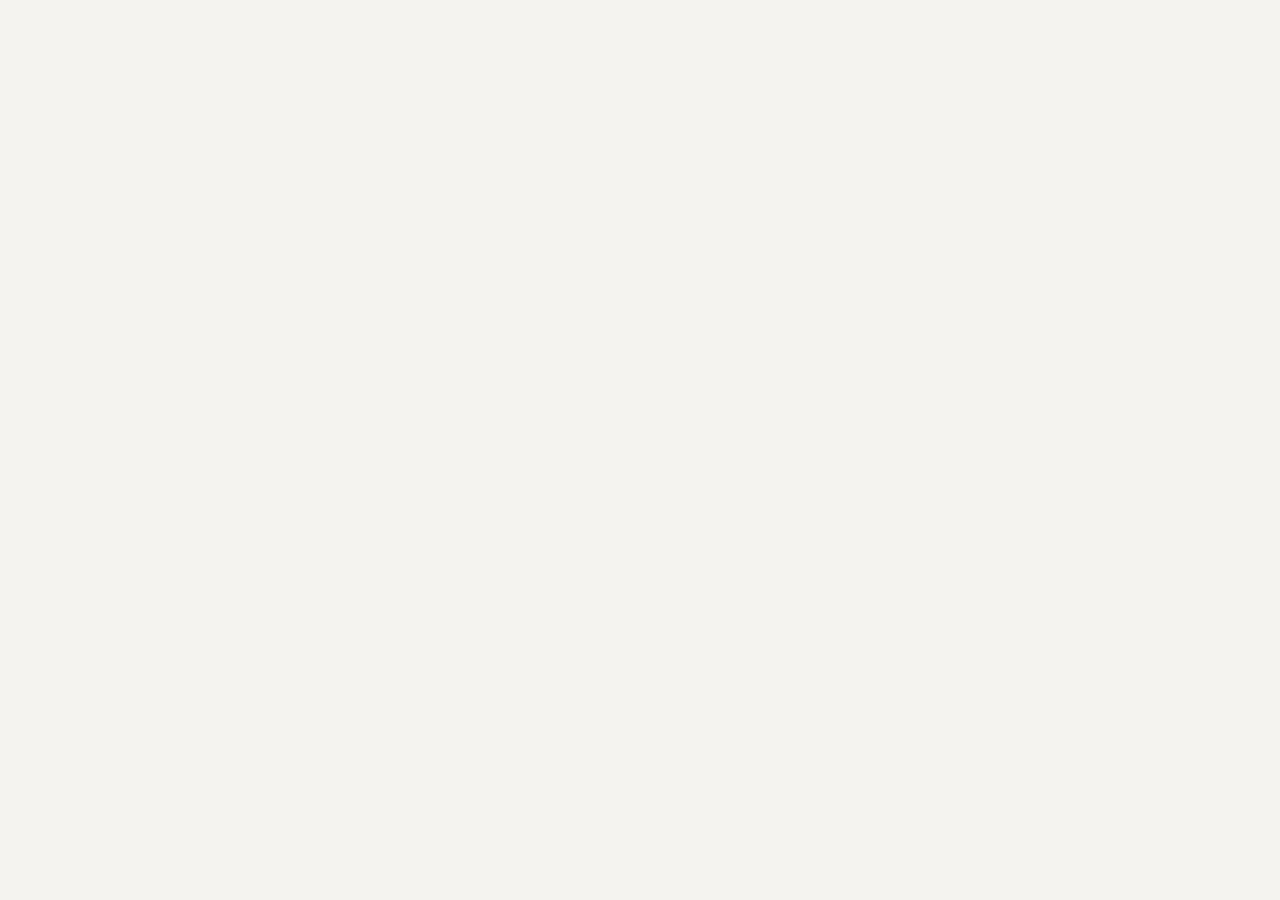
==== frontend/index.html @ c4c694cf "feat N: css files updated" ====
<!DOCTYPE html>
<html lang="en" data-theme="light">
<head>
  <meta charset="UTF-8" />
  <meta name="viewport" content="width=device-width, initial-scale=1.0" />
  <meta name="description" content="Bikers Portal — Rent, buy, plan trips and connect with fellow riders." />
  <title>Bikers Portal</title>

  <!-- Fonts -->
  <link rel="preconnect" href="https://fonts.googleapis.com" />
  <link rel="preconnect" href="https://fonts.gstatic.com" crossorigin />
  <link href="https://fonts.googleapis.com/css2?family=Barlow:ital,wght@0,400;0,500;0,600;0,700;1,400&family=Barlow+Condensed:wght@600;700&family=Inter:wght@300..700&display=swap" rel="stylesheet" />

  <!-- Icons (Lucide) -->
  <script src="https://unpkg.com/lucide@latest/dist/umd/lucide.min.js" defer></script>

  <!-- Stylesheets -->
  <link rel="stylesheet" href="./assets/css/base.css" />
  <link rel="stylesheet" href="./assets/css/layout.css" />
  <link rel="stylesheet" href="./assets/css/components.css" />

  <style>
    /* ── Inline page-transition fade ── */
    #page-content { transition: opacity 0.18s ease; }
    #page-content.fading { opacity: 0; }

    /* ── Auth shell hidden by default until JS decides ── */
    #auth-shell  { display: none; }
    #app-shell   { display: none; }

    /* ── Splash screen ── */
    #splash {
      position: fixed; inset: 0; z-index: 9999;
      background: var(--color-bg);
      display: flex; flex-direction: column;
      align-items: center; justify-content: center;
      gap: var(--space-4);
      transition: opacity 0.4s ease;
    }
    #splash.hidden { opacity: 0; pointer-events: none; }
    .splash-logo { display: flex; align-items: center; gap: var(--space-3); }
    .splash-logo__text {
      font-family: var(--font-display);
      font-size: var(--text-xl);
      font-weight: 700;
      color: var(--color-text);
    }
    .splash-spinner {
      width: 28px; height: 28px;
      border: 3px solid var(--color-surface-dynamic);
      border-top-color: var(--color-primary);
      border-radius: 9999px;
      animation: spin 0.8s linear infinite;
    }
    @keyframes spin { to { transform: rotate(360deg); } }
  </style>
</head>

<body>
  <!-- Skip link -->
  <a class="skip-link" href="#page-content">Skip to main content</a>

  <!-- ── Splash ──────────────────────────────────────────── -->
  <div id="splash" role="status" aria-label="Loading Bikers Portal">
    <div class="splash-logo">
      <!-- SVG Logo -->
      <svg aria-label="Bikers Portal logo" width="36" height="36" viewBox="0 0 36 36" fill="none" xmlns="http://www.w3.org/2000/svg">
        <circle cx="18" cy="18" r="17" stroke="var(--color-primary)" stroke-width="2"/>
        <circle cx="10" cy="23" r="4.5" stroke="var(--color-primary)" stroke-width="2"/>
        <circle cx="26" cy="23" r="4.5" stroke="var(--color-primary)" stroke-width="2"/>
        <path d="M14 23 L18 12 L22 16 L26 23" stroke="var(--color-primary)" stroke-width="2" stroke-linejoin="round" stroke-linecap="round" fill="none"/>
        <path d="M10 23 L18 12" stroke="var(--color-text-faint)" stroke-width="1.5" stroke-linecap="round" fill="none"/>
        <circle cx="18" cy="11" r="2" fill="var(--color-primary)"/>
      </svg>
      <span class="splash-logo__text">BikePortal</span>
    </div>
    <div class="splash-spinner"></div>
  </div>

  <!-- ════════════════════════════════════════════════════════
       AUTH SHELL  (#auth)
  ═══════════════════════════════════════════════════════════ -->
  <div id="auth-shell" role="main">
    <!-- Left: form panel -->
    <div class="auth-panel">
      <div class="auth-card">
        <!-- Logo -->
        <div class="auth-logo">
          <svg aria-label="BikePortal" width="32" height="32" viewBox="0 0 36 36" fill="none">
            <circle cx="18" cy="18" r="17" stroke="var(--color-primary)" stroke-width="2"/>
            <circle cx="10" cy="23" r="4.5" stroke="var(--color-primary)" stroke-width="2"/>
            <circle cx="26" cy="23" r="4.5" stroke="var(--color-primary)" stroke-width="2"/>
            <path d="M14 23 L18 12 L22 16 L26 23" stroke="var(--color-primary)" stroke-width="2" stroke-linejoin="round" stroke-linecap="round" fill="none"/>
            <circle cx="18" cy="11" r="2" fill="var(--color-primary)"/>
          </svg>
          <span style="font-family:var(--font-display);font-size:var(--text-lg);font-weight:700;">BikePortal</span>
        </div>

        <!-- Login Form -->
        <div id="auth-login-view">
          <p class="auth-headline">Welcome back, rider.</p>
          <p class="auth-subtext" style="margin-top:var(--space-1)">Sign in to your account to continue.</p>

          <form id="login-form" class="auth-form" style="margin-top:var(--space-5);" novalidate>
            <div id="login-alert" class="alert alert-error" style="display:none;" role="alert">
              <svg xmlns="http://www.w3.org/2000/svg" width="18" height="18" viewBox="0 0 24 24" fill="none" stroke="currentColor" stroke-width="2"><circle cx="12" cy="12" r="10"/><line x1="12" y1="8" x2="12" y2="12"/><line x1="12" y1="16" x2="12.01" y2="16"/></svg>
              <span id="login-alert-msg">Invalid credentials.</span>
            </div>

            <div class="form-group">
              <label class="form-label required" for="login-email">Email</label>
              <div class="input-group">
                <span class="input-icon"><svg xmlns="http://www.w3.org/2000/svg" width="16" height="16" viewBox="0 0 24 24" fill="none" stroke="currentColor" stroke-width="2"><path d="M4 4h16c1.1 0 2 .9 2 2v12c0 1.1-.9 2-2 2H4c-1.1 0-2-.9-2-2V6c0-1.1.9-2 2-2z"/><polyline points="22,6 12,13 2,6"/></svg></span>
                <input type="email" id="login-email" class="form-control" placeholder="you@example.com" autocomplete="email" required />
              </div>
            </div>

            <div class="form-group">
              <label class="form-label required" for="login-password">Password</label>
              <div class="input-group">
                <span class="input-icon"><svg xmlns="http://www.w3.org/2000/svg" width="16" height="16" viewBox="0 0 24 24" fill="none" stroke="currentColor" stroke-width="2"><rect x="3" y="11" width="18" height="11" rx="2" ry="2"/><path d="M7 11V7a5 5 0 0 1 10 0v4"/></svg></span>
                <input type="password" id="login-password" class="form-control" placeholder="••••••••" autocomplete="current-password" required />
              </div>
            </div>

            <button type="submit" id="login-btn" class="btn btn-primary w-full" style="margin-top:var(--space-2);">Sign In</button>
          </form>

          <div class="divider-text" style="margin:var(--space-5) 0;">or</div>

          <p class="auth-footer">
            Don't have an account?
            <a href="#" id="go-register">Create one</a>
          </p>
        </div>

        <!-- Register Form -->
        <div id="auth-register-view" style="display:none;">
          <p class="auth-headline">Join the ride.</p>
          <p class="auth-subtext" style="margin-top:var(--space-1)">Create your BikePortal account.</p>

          <form id="register-form" class="auth-form" style="margin-top:var(--space-5);" novalidate>
            <div id="register-alert" class="alert alert-error" style="display:none;" role="alert">
              <svg xmlns="http://www.w3.org/2000/svg" width="18" height="18" viewBox="0 0 24 24" fill="none" stroke="currentColor" stroke-width="2"><circle cx="12" cy="12" r="10"/><line x1="12" y1="8" x2="12" y2="12"/><line x1="12" y1="16" x2="12.01" y2="16"/></svg>
              <span id="register-alert-msg">Something went wrong.</span>
            </div>

            <div class="form-group">
              <label class="form-label required" for="reg-name">Full Name</label>
              <input type="text" id="reg-name" class="form-control" placeholder="Arjun Mehta" autocomplete="name" required />
            </div>

            <div class="form-group">
              <label class="form-label required" for="reg-email">Email</label>
              <div class="input-group">
                <span class="input-icon"><svg xmlns="http://www.w3.org/2000/svg" width="16" height="16" viewBox="0 0 24 24" fill="none" stroke="currentColor" stroke-width="2"><path d="M4 4h16c1.1 0 2 .9 2 2v12c0 1.1-.9 2-2 2H4c-1.1 0-2-.9-2-2V6c0-1.1.9-2 2-2z"/><polyline points="22,6 12,13 2,6"/></svg></span>
                <input type="email" id="reg-email" class="form-control" placeholder="you@example.com" autocomplete="email" required />
              </div>
            </div>

            <div class="form-group">
              <label class="form-label required" for="reg-password">Password</label>
              <div class="input-group">
                <span class="input-icon"><svg xmlns="http://www.w3.org/2000/svg" width="16" height="16" viewBox="0 0 24 24" fill="none" stroke="currentColor" stroke-width="2"><rect x="3" y="11" width="18" height="11" rx="2" ry="2"/><path d="M7 11V7a5 5 0 0 1 10 0v4"/></svg></span>
                <input type="password" id="reg-password" class="form-control" placeholder="Min. 8 characters" autocomplete="new-password" required minlength="8" />
              </div>
              <span class="form-hint">At least 8 characters.</span>
            </div>

            <button type="submit" id="register-btn" class="btn btn-primary w-full" style="margin-top:var(--space-2);">Create Account</button>
          </form>

          <p class="auth-footer" style="margin-top:var(--space-5);">
            Already have an account?
            <a href="#" id="go-login">Sign in</a>
          </p>
        </div>
      </div>
    </div>

    <!-- Right: hero panel -->
    <div class="auth-hero" aria-hidden="true">
      <div class="auth-hero__bg"></div>
      <div class="auth-hero__content">
        <svg width="56" height="56" viewBox="0 0 36 36" fill="none" style="color:var(--color-primary)">
          <circle cx="18" cy="18" r="17" stroke="currentColor" stroke-width="2"/>
          <circle cx="10" cy="23" r="4.5" stroke="currentColor" stroke-width="2"/>
          <circle cx="26" cy="23" r="4.5" stroke="currentColor" stroke-width="2"/>
          <path d="M14 23 L18 12 L22 16 L26 23" stroke="currentColor" stroke-width="2" stroke-linejoin="round" stroke-linecap="round" fill="none"/>
          <circle cx="18" cy="11" r="2" fill="currentColor"/>
        </svg>
        <p class="auth-hero__tagline">Rent. Buy. Ride.<br/>Track every journey.</p>
        <p class="auth-hero__sub">AI-powered bike recommendations, real-time trip planning, and a community of riders — all in one place.</p>
        <div class="flex gap-3" style="flex-wrap:wrap;">
          <span class="badge badge-primary with-dot">10K+ Bikes Listed</span>
          <span class="badge badge-neutral with-dot">AI Recommendations</span>
          <span class="badge badge-neutral with-dot">Trip Planner</span>
        </div>
      </div>
    </div>
  </div><!-- /#auth-shell -->


  <!-- ════════════════════════════════════════════════════════
       APP SHELL (Authenticated)
  ═══════════════════════════════════════════════════════════ -->
  <div id="app-shell">

    <!-- ── Sidebar ───────────────────────────────────────── -->
    <aside id="sidebar" role="navigation" aria-label="Main navigation">
      <button class="sidebar-toggle" id="sidebar-toggle" aria-label="Collapse sidebar" title="Collapse sidebar">
        <svg xmlns="http://www.w3.org/2000/svg" width="14" height="14" viewBox="0 0 24 24" fill="none" stroke="currentColor" stroke-width="2"><polyline points="15 18 9 12 15 6"/></svg>
      </button>

      <!-- Logo -->
      <div class="sidebar-logo">
        <span class="sidebar-logo__mark">
          <svg width="28" height="28" viewBox="0 0 36 36" fill="none">
            <circle cx="18" cy="18" r="17" stroke="var(--color-primary)" stroke-width="2"/>
            <circle cx="10" cy="23" r="4.5" stroke="var(--color-primary)" stroke-width="2"/>
            <circle cx="26" cy="23" r="4.5" stroke="var(--color-primary)" stroke-width="2"/>
            <path d="M14 23 L18 12 L22 16 L26 23" stroke="var(--color-primary)" stroke-width="2" stroke-linejoin="round" stroke-linecap="round" fill="none"/>
            <circle cx="18" cy="11" r="2" fill="var(--color-primary)"/>
          </svg>
        </span>
        <span class="sidebar-logo__text">BikePortal</span>
      </div>

      <!-- Nav -->
      <nav class="sidebar-nav" aria-label="Primary">
        <!-- Main -->
        <div>
          <div class="nav-section-label">Main</div>
          <a href="#feed" class="nav-item active" data-route="feed" aria-current="page">
            <span class="nav-item__icon"><svg xmlns="http://www.w3.org/2000/svg" width="20" height="20" viewBox="0 0 24 24" fill="none" stroke="currentColor" stroke-width="2"><path d="M3 9l9-7 9 7v11a2 2 0 0 1-2 2H5a2 2 0 0 1-2-2z"/><polyline points="9 22 9 12 15 12 15 22"/></svg></span>
            <span class="nav-item__label">Feed</span>
          </a>
          <a href="#bikes" class="nav-item" data-route="bikes">
            <span class="nav-item__icon"><svg xmlns="http://www.w3.org/2000/svg" width="20" height="20" viewBox="0 0 24 24" fill="none" stroke="currentColor" stroke-width="2"><circle cx="5" cy="17" r="3"/><circle cx="19" cy="17" r="3"/><path d="M12 17V7l-2 2"/><path d="M8 12l4-4 4 4"/></svg></span>
            <span class="nav-item__label">Bikes</span>
          </a>
          <a href="#recommend" class="nav-item" data-route="recommend">
            <span class="nav-item__icon"><svg xmlns="http://www.w3.org/2000/svg" width="20" height="20" viewBox="0 0 24 24" fill="none" stroke="currentColor" stroke-width="2"><circle cx="12" cy="12" r="3"/><path d="M12 1v4M12 19v4M4.22 4.22l2.83 2.83M16.95 16.95l2.83 2.83M1 12h4M19 12h4M4.22 19.78l2.83-2.83M16.95 7.05l2.83-2.83"/></svg></span>
            <span class="nav-item__label">AI Picks</span>
            <span class="nav-item__badge">New</span>
          </a>
          <a href="#trips" class="nav-item" data-route="trips">
            <span class="nav-item__icon"><svg xmlns="http://www.w3.org/2000/svg" width="20" height="20" viewBox="0 0 24 24" fill="none" stroke="currentColor" stroke-width="2"><polygon points="3 11 22 2 13 21 11 13 3 11"/></svg></span>
            <span class="nav-item__label">Trips</span>
          </a>
        </div>

        <!-- Account -->
        <div>
          <div class="nav-section-label">Account</div>
          <a href="#profile" class="nav-item" data-route="profile">
            <span class="nav-item__icon"><svg xmlns="http://www.w3.org/2000/svg" width="20" height="20" viewBox="0 0 24 24" fill="none" stroke="currentColor" stroke-width="2"><path d="M20 21v-2a4 4 0 0 0-4-4H8a4 4 0 0 0-4 4v2"/><circle cx="12" cy="7" r="4"/></svg></span>
            <span class="nav-item__label">Profile</span>
          </a>
        </div>
      </nav>

      <!-- Sidebar footer: user info -->
      <div class="sidebar-footer">
        <div class="nav-item" id="sidebar-user" style="cursor:default;">
          <span class="nav-item__icon">
            <div class="avatar avatar-sm" id="sidebar-avatar" style="background:var(--color-primary-highlight);color:var(--color-primary);">R</div>
          </span>
          <div class="nav-item__label" style="display:flex;flex-direction:column;gap:2px;overflow:hidden;">
            <span id="sidebar-user-name" class="truncate" style="font-size:var(--text-sm);font-weight:600;color:var(--color-text);">Rider</span>
            <span id="sidebar-user-email" class="truncate" style="font-size:var(--text-xs);color:var(--color-text-muted);">rider@email.com</span>
          </div>
        </div>

        <button id="logout-btn" class="nav-item" style="margin-top:var(--space-1);color:var(--color-text-muted);">
          <span class="nav-item__icon"><svg xmlns="http://www.w3.org/2000/svg" width="20" height="20" viewBox="0 0 24 24" fill="none" stroke="currentColor" stroke-width="2"><path d="M9 21H5a2 2 0 0 1-2-2V5a2 2 0 0 1 2-2h4"/><polyline points="16 17 21 12 16 7"/><line x1="21" y1="12" x2="9" y2="12"/></svg></span>
          <span class="nav-item__label">Log Out</span>
        </button>
      </div>
    </aside>

    <!-- Sidebar overlay (mobile) -->
    <div class="sidebar-overlay" id="sidebar-overlay" aria-hidden="true"></div>

    <!-- ── Main area ─────────────────────────────────────── -->
    <div class="app-main">

      <!-- Topbar -->
      <header id="topbar" role="banner">
        <div class="topbar-left">
          <!-- Mobile menu toggle -->
          <button class="menu-toggle" id="menu-toggle" aria-label="Open menu" aria-expanded="false" aria-controls="sidebar">
            <svg xmlns="http://www.w3.org/2000/svg" width="20" height="20" viewBox="0 0 24 24" fill="none" stroke="currentColor" stroke-width="2"><line x1="3" y1="12" x2="21" y2="12"/><line x1="3" y1="6" x2="21" y2="6"/><line x1="3" y1="18" x2="21" y2="18"/></svg>
          </button>

          <!-- Breadcrumb -->
          <nav class="breadcrumb" aria-label="Breadcrumb">
            <span class="breadcrumb__current" id="topbar-page-title">Feed</span>
          </nav>
        </div>

        <div class="topbar-right">
          <!-- Search -->
          <div class="search-bar input-group" style="display:none;" id="topbar-search-wrap">
            <span class="input-icon"><svg xmlns="http://www.w3.org/2000/svg" width="16" height="16" viewBox="0 0 24 24" fill="none" stroke="currentColor" stroke-width="2"><circle cx="11" cy="11" r="8"/><line x1="21" y1="21" x2="16.65" y2="16.65"/></svg></span>
            <input type="search" class="form-control" id="topbar-search" placeholder="Search…" aria-label="Search" style="border-radius:var(--radius-full);padding-left:var(--space-10);min-height:38px;" />
          </div>

          <!-- Notifications -->
          <button class="notif-btn" id="notif-btn" aria-label="Notifications">
            <svg xmlns="http://www.w3.org/2000/svg" width="18" height="18" viewBox="0 0 24 24" fill="none" stroke="currentColor" stroke-width="2"><path d="M18 8A6 6 0 0 0 6 8c0 7-3 9-3 9h18s-3-2-3-9"/><path d="M13.73 21a2 2 0 0 1-3.46 0"/></svg>
            <span class="notif-dot" id="notif-dot"></span>
          </button>

          <!-- Dark mode toggle -->
          <button class="theme-toggle" id="theme-toggle" data-theme-toggle aria-label="Switch to dark mode">
            <svg xmlns="http://www.w3.org/2000/svg" width="18" height="18" viewBox="0 0 24 24" fill="none" stroke="currentColor" stroke-width="2"><path d="M21 12.79A9 9 0 1 1 11.21 3 7 7 0 0 0 21 12.79z"/></svg>
          </button>

          <!-- User dropdown -->
          <div class="dropdown" id="user-dropdown">
            <button class="btn btn-ghost btn-icon" id="user-menu-btn" aria-haspopup="true" aria-expanded="false" aria-label="User menu" style="min-height:40px;width:40px;">
              <div class="avatar avatar-sm" id="topbar-avatar" style="background:var(--color-primary-highlight);color:var(--color-primary);">R</div>
            </button>
            <div class="dropdown-menu" id="user-menu" role="menu">
              <div style="padding:var(--space-2) var(--space-4) var(--space-3);">
                <div style="font-size:var(--text-sm);font-weight:600;color:var(--color-text);" id="dropdown-name">Rider</div>
                <div style="font-size:var(--text-xs);color:var(--color-text-muted);" id="dropdown-email">rider@email.com</div>
              </div>
              <div class="dropdown-divider"></div>
              <a href="#profile" class="dropdown-item" role="menuitem">
                <svg xmlns="http://www.w3.org/2000/svg" width="16" height="16" viewBox="0 0 24 24" fill="none" stroke="currentColor" stroke-width="2"><path d="M20 21v-2a4 4 0 0 0-4-4H8a4 4 0 0 0-4 4v2"/><circle cx="12" cy="7" r="4"/></svg>
                Profile
              </a>
              <div class="dropdown-divider"></div>
              <button class="dropdown-item danger" id="dropdown-logout" role="menuitem">
                <svg xmlns="http://www.w3.org/2000/svg" width="16" height="16" viewBox="0 0 24 24" fill="none" stroke="currentColor" stroke-width="2"><path d="M9 21H5a2 2 0 0 1-2-2V5a2 2 0 0 1 2-2h4"/><polyline points="16 17 21 12 16 7"/><line x1="21" y1="12" x2="9" y2="12"/></svg>
                Log Out
              </button>
            </div>
          </div>
        </div>
      </header>

      <!-- ── Page Content (SPA target) ─────────────────── -->
      <main id="page-content" tabindex="-1" aria-live="polite" aria-label="Page content">
        <!-- Injected by router.js -->
      </main>

    </div><!-- /.app-main -->
  </div><!-- /#app-shell -->

  <!-- ── Mobile bottom nav ─────────────────────────────── -->
  <nav class="mobile-nav" aria-label="Mobile navigation">
    <ul class="mobile-nav__list" role="list">
      <li class="mobile-nav__item">
        <button class="mobile-nav__btn active" data-route="feed" aria-label="Feed">
          <svg xmlns="http://www.w3.org/2000/svg" width="22" height="22" viewBox="0 0 24 24" fill="none" stroke="currentColor" stroke-width="2"><path d="M3 9l9-7 9 7v11a2 2 0 0 1-2 2H5a2 2 0 0 1-2-2z"/><polyline points="9 22 9 12 15 12 15 22"/></svg>
          Feed
        </button>
      </li>
      <li class="mobile-nav__item">
        <button class="mobile-nav__btn" data-route="bikes" aria-label="Bikes">
          <svg xmlns="http://www.w3.org/2000/svg" width="22" height="22" viewBox="0 0 24 24" fill="none" stroke="currentColor" stroke-width="2"><circle cx="5" cy="17" r="3"/><circle cx="19" cy="17" r="3"/><path d="M12 17V7l-2 2"/><path d="M8 12l4-4 4 4"/></svg>
          Bikes
        </button>
      </li>
      <li class="mobile-nav__item">
        <button class="mobile-nav__btn" data-route="recommend" aria-label="AI Picks">
          <svg xmlns="http://www.w3.org/2000/svg" width="22" height="22" viewBox="0 0 24 24" fill="none" stroke="currentColor" stroke-width="2"><circle cx="12" cy="12" r="3"/><path d="M12 1v4M12 19v4M4.22 4.22l2.83 2.83M16.95 16.95l2.83 2.83M1 12h4M19 12h4M4.22 19.78l2.83-2.83M16.95 7.05l2.83-2.83"/></svg>
          AI Picks
        </button>
      </li>
      <li class="mobile-nav__item">
        <button class="mobile-nav__btn" data-route="trips" aria-label="Trips">
          <svg xmlns="http://www.w3.org/2000/svg" width="22" height="22" viewBox="0 0 24 24" fill="none" stroke="currentColor" stroke-width="2"><polygon points="3 11 22 2 13 21 11 13 3 11"/></svg>
          Trips
        </button>
      </li>
      <li class="mobile-nav__item">
        <button class="mobile-nav__btn" data-route="profile" aria-label="Profile">
          <svg xmlns="http://www.w3.org/2000/svg" width="22" height="22" viewBox="0 0 24 24" fill="none" stroke="currentColor" stroke-width="2"><path d="M20 21v-2a4 4 0 0 0-4-4H8a4 4 0 0 0-4 4v2"/><circle cx="12" cy="7" r="4"/></svg>
          Profile
        </button>
      </li>
    </ul>
  </nav>

  <!-- ── Toast container ───────────────────────────────── -->
  <div class="toast-container" id="toast-container" aria-live="assertive" aria-atomic="true"></div>


  <!-- ══════════════════════════════════════════════════════
       SCRIPTS
  ═══════════════════════════════════════════════════════ -->
  <script>
  /* ── Theme init (runs before paint) ─────────────────────── */
  (function () {
    const saved = null; // no localStorage in sandbox — use system pref
    const prefersDark = window.matchMedia('(prefers-color-scheme: dark)').matches;
    const theme = saved || (prefersDark ? 'dark' : 'light');
    document.documentElement.setAttribute('data-theme', theme);
  })();
  </script>

  <!-- Core modules -->
  <script src="./assets/js/state.js"  defer></script>
  <script src="./assets/js/api.js"    defer></script>
  <script src="./assets/js/auth.js"   defer></script>
  <script src="./assets/js/utils.js"  defer></script>

  <!-- Page modules -->
  <script src="./assets/js/modules/feed.js"           defer></script>
  <script src="./assets/js/modules/bikes.js"          defer></script>
  <script src="./assets/js/modules/recommendation.js" defer></script>
  <script src="./assets/js/modules/trip.js"           defer></script>
  <script src="./assets/js/modules/profile.js"        defer></script>

  <!-- Router (loads last, orchestrates everything) -->
  <script src="./assets/js/router.js" defer></script>

  <script>
  /* ─────────────────────────────────────────────────────────
     BOOTSTRAP — runs after all deferred scripts load
     Wires up everything that doesn't belong in a module.
  ───────────────────────────────────────────────────────── */
  document.addEventListener('DOMContentLoaded', () => {

    /* ── Splash hide ─────────────────────────────────── */
    const splash = document.getElementById('splash');
    setTimeout(() => {
      splash.classList.add('hidden');
      setTimeout(() => splash.remove(), 450);
    }, 600);

    /* ── Theme toggle ─────────────────────────────── */
    const html        = document.documentElement;
    const themeToggle = document.getElementById('theme-toggle');
    const SUN_ICON    = `<svg width="18" height="18" viewBox="0 0 24 24" fill="none" stroke="currentColor" stroke-width="2"><circle cx="12" cy="12" r="5"/><path d="M12 1v2M12 21v2M4.22 4.22l1.42 1.42M18.36 18.36l1.42 1.42M1 12h2M21 12h2M4.22 19.78l1.42-1.42M18.36 5.64l1.42-1.42"/></svg>`;
    const MOON_ICON   = `<svg width="18" height="18" viewBox="0 0 24 24" fill="none" stroke="currentColor" stroke-width="2"><path d="M21 12.79A9 9 0 1 1 11.21 3 7 7 0 0 0 21 12.79z"/></svg>`;

    function applyTheme(t) {
      html.setAttribute('data-theme', t);
      themeToggle.innerHTML = t === 'dark' ? SUN_ICON : MOON_ICON;
      themeToggle.setAttribute('aria-label', `Switch to ${t === 'dark' ? 'light' : 'dark'} mode`);
    }
    applyTheme(html.getAttribute('data-theme') || 'light');
    themeToggle.addEventListener('click', () => {
      applyTheme(html.getAttribute('data-theme') === 'dark' ? 'light' : 'dark');
    });

    /* ── Sidebar collapse ─────────────────────────── */
    const appShell      = document.getElementById('app-shell');
    const sidebarToggle = document.getElementById('sidebar-toggle');
    sidebarToggle && sidebarToggle.addEventListener('click', () => {
      const collapsed = appShell.classList.toggle('sidebar-collapsed');
      sidebarToggle.setAttribute('aria-label', collapsed ? 'Expand sidebar' : 'Collapse sidebar');
    });

    /* ── Mobile drawer ────────────────────────────── */
    const sidebar        = document.getElementById('sidebar');
    const menuToggle     = document.getElementById('menu-toggle');
    const sidebarOverlay = document.getElementById('sidebar-overlay');

    function openDrawer() {
      sidebar.classList.add('drawer-open');
      sidebarOverlay.classList.add('open');
      menuToggle.setAttribute('aria-expanded', 'true');
      document.body.style.overflow = 'hidden';
    }
    function closeDrawer() {
      sidebar.classList.remove('drawer-open');
      sidebarOverlay.classList.remove('open');
      menuToggle.setAttribute('aria-expanded', 'false');
      document.body.style.overflow = '';
    }
    menuToggle     && menuToggle.addEventListener('click', openDrawer);
    sidebarOverlay && sidebarOverlay.addEventListener('click', closeDrawer);
    document.addEventListener('keydown', e => { if (e.key === 'Escape') closeDrawer(); });

    /* ── User dropdown ────────────────────────────── */
    const userDropdown = document.getElementById('user-dropdown');
    const userMenuBtn  = document.getElementById('user-menu-btn');
    userMenuBtn && userMenuBtn.addEventListener('click', (e) => {
      e.stopPropagation();
      const open = userDropdown.classList.toggle('open');
      userMenuBtn.setAttribute('aria-expanded', String(open));
    });
    document.addEventListener('click', () => {
      userDropdown && userDropdown.classList.remove('open');
      userMenuBtn  && userMenuBtn.setAttribute('aria-expanded', 'false');
    });

    /* ── Logout ───────────────────────────────────── */
    function handleLogout() {
      if (window.AppAuth) window.AppAuth.logout();
    }
    document.getElementById('logout-btn')      && document.getElementById('logout-btn').addEventListener('click', handleLogout);
    document.getElementById('dropdown-logout') && document.getElementById('dropdown-logout').addEventListener('click', handleLogout);

    /* ── Auth form toggles ────────────────────────── */
    const loginView    = document.getElementById('auth-login-view');
    const registerView = document.getElementById('auth-register-view');
    document.getElementById('go-register') && document.getElementById('go-register').addEventListener('click', (e) => {
      e.preventDefault();
      loginView.style.display    = 'none';
      registerView.style.display = 'block';
    });
    document.getElementById('go-login') && document.getElementById('go-login').addEventListener('click', (e) => {
      e.preventDefault();
      registerView.style.display = 'none';
      loginView.style.display    = 'block';
    });

    /* ── Login form submission ────────────────────── */
    document.getElementById('login-form') && document.getElementById('login-form').addEventListener('submit', async (e) => {
      e.preventDefault();
      const btn   = document.getElementById('login-btn');
      const alert = document.getElementById('login-alert');
      const email = document.getElementById('login-email').value.trim();
      const pass  = document.getElementById('login-password').value;
      alert.style.display = 'none';
      btn.classList.add('loading');
      btn.disabled = true;
      try {
        await window.AppAuth.login(email, pass);
      } catch (err) {
        document.getElementById('login-alert-msg').textContent = err.message || 'Invalid credentials.';
        alert.style.display = 'flex';
      } finally {
        btn.classList.remove('loading');
        btn.disabled = false;
      }
    });

    /* ── Register form submission ─────────────────── */
    document.getElementById('register-form') && document.getElementById('register-form').addEventListener('submit', async (e) => {
      e.preventDefault();
      const btn   = document.getElementById('register-btn');
      const alert = document.getElementById('register-alert');
      const name  = document.getElementById('reg-name').value.trim();
      const email = document.getElementById('reg-email').value.trim();
      const pass  = document.getElementById('reg-password').value;
      alert.style.display = 'none';
      btn.classList.add('loading');
      btn.disabled = true;
      try {
        await window.AppAuth.register(name, email, pass);
      } catch (err) {
        document.getElementById('register-alert-msg').textContent = err.message || 'Registration failed.';
        alert.style.display = 'flex';
      } finally {
        btn.classList.remove('loading');
        btn.disabled = false;
      }
    });

    /* ── Mobile nav routing ───────────────────────── */
    document.querySelectorAll('.mobile-nav__btn[data-route]').forEach(btn => {
      btn.addEventListener('click', () => {
        window.location.hash = '#' + btn.dataset.route;
      });
    });

    /* ── Update active nav + mobile nav on route change ── */
    window.addEventListener('hashchange', syncNav);
    function syncNav() {
      const route = (window.location.hash || '#feed').replace('#', '');
      document.querySelectorAll('.nav-item[data-route]').forEach(el => {
        el.classList.toggle('active', el.dataset.route === route);
        el.setAttribute('aria-current', el.dataset.route === route ? 'page' : 'false');
      });
      document.querySelectorAll('.mobile-nav__btn[data-route]').forEach(btn => {
        btn.classList.toggle('active', btn.dataset.route === route);
      });
      const titles = { feed:'Feed', bikes:'Bikes', recommend:'AI Picks', trips:'Trips', profile:'Profile' };
      const titleEl = document.getElementById('topbar-page-title');
      if (titleEl) titleEl.textContent = titles[route] || route;
      closeDrawer();
    }
    syncNav();

    /* ── Update user info in sidebar/topbar ───────── */
    window.updateUserUI = function(user) {
      if (!user) return;
      const initial = (user.name || user.email || 'R')[0].toUpperCase();
      ['sidebar-avatar','topbar-avatar'].forEach(id => {
        const el = document.getElementById(id);
        if (el) el.textContent = initial;
      });
      const nameEl  = document.getElementById('sidebar-user-name');
      const emailEl = document.getElementById('sidebar-user-email');
      const dnEl    = document.getElementById('dropdown-name');
      const deEl    = document.getElementById('dropdown-email');
      if (nameEl)  nameEl.textContent  = user.name  || 'Rider';
      if (emailEl) emailEl.textContent = user.email || '';
      if (dnEl)    dnEl.textContent    = user.name  || 'Rider';
      if (deEl)    deEl.textContent    = user.email || '';
    };

    /* ── Global toast helper ──────────────────────── */
    window.showToast = function(message, type = 'info', duration = 3500) {
      const ICONS = {
        success: `<svg width="16" height="16" viewBox="0 0 24 24" fill="none" stroke="var(--color-success)" stroke-width="2"><polyline points="20 6 9 17 4 12"/></svg>`,
        error:   `<svg width="16" height="16" viewBox="0 0 24 24" fill="none" stroke="var(--color-error)"   stroke-width="2"><circle cx="12" cy="12" r="10"/><line x1="15" y1="9" x2="9" y2="15"/><line x1="9" y1="9" x2="15" y2="15"/></svg>`,
        warning: `<svg width="16" height="16" viewBox="0 0 24 24" fill="none" stroke="var(--color-warning)" stroke-width="2"><path d="M10.29 3.86L1.82 18a2 2 0 0 0 1.71 3h16.94a2 2 0 0 0 1.71-3L13.71 3.86a2 2 0 0 0-3.42 0z"/><line x1="12" y1="9" x2="12" y2="13"/><line x1="12" y1="17" x2="12.01" y2="17"/></svg>`,
        info:    `<svg width="16" height="16" viewBox="0 0 24 24" fill="none" stroke="var(--color-secondary)" stroke-width="2"><circle cx="12" cy="12" r="10"/><line x1="12" y1="8" x2="12" y2="12"/><line x1="12" y1="16" x2="12.01" y2="16"/></svg>`
      };
      const toast = document.createElement('div');
      toast.className = `toast toast-${type}`;
      toast.setAttribute('role', 'status');
      toast.innerHTML = `${ICONS[type] || ''}<span>${message}</span>`;
      document.getElementById('toast-container').appendChild(toast);
      setTimeout(() => {
        toast.classList.add('dismissing');
        setTimeout(() => toast.remove(), 280);
      }, duration);
    };

    /* ── Lucide icon init (after DOM ready) ───────── */
    if (window.lucide) window.lucide.createIcons();
  });
  </script>

</body>
</html>
---- frontend/assets/css/base.css ----
/* ============================================================
   BASE.CSS — Bikers Portal
   Design tokens, reset, dark mode, typography scale, base styles
   ============================================================ */

/* ── Google Fonts ─────────────────────────────────────────── */
@import url('https://fonts.googleapis.com/css2?family=Barlow:ital,wght@0,400;0,500;0,600;0,700;1,400&family=Barlow+Condensed:wght@600;700&family=Inter:wght@300..700&display=swap');

/* ── Design Tokens ────────────────────────────────────────── */
:root, [data-theme="light"] {
  /* Surfaces */
  --color-bg:              #f4f3ef;
  --color-surface:         #f8f7f4;
  --color-surface-2:       #ffffff;
  --color-surface-offset:  #edecea;
  --color-surface-dynamic: #e3e2de;
  --color-divider:         #d8d6d2;
  --color-border:          #ceccca;

  /* Text */
  --color-text:            #1c1b18;
  --color-text-muted:      #6b6a67;
  --color-text-faint:      #b0aeaa;
  --color-text-inverse:    #f8f7f4;

  /* Primary — Rider Orange */
  --color-primary:         #c94f0a;
  --color-primary-hover:   #a83d06;
  --color-primary-active:  #852e03;
  --color-primary-highlight: #f0ddd4;

  /* Secondary — Asphalt Teal */
  --color-secondary:       #1a6b72;
  --color-secondary-hover: #125459;
  --color-secondary-active:#0c3c40;

  /* Success */
  --color-success:         #2e7d32;
  --color-success-bg:      #e8f5e9;

  /* Warning */
  --color-warning:         #b45309;
  --color-warning-bg:      #fef3c7;

  /* Error */
  --color-error:           #b91c1c;
  --color-error-bg:        #fee2e2;

  /* Radius */
  --radius-sm:   0.25rem;
  --radius-md:   0.5rem;
  --radius-lg:   0.75rem;
  --radius-xl:   1rem;
  --radius-2xl:  1.5rem;
  --radius-full: 9999px;

  /* Shadows */
  --shadow-sm: 0 1px 2px oklch(0.2 0.02 55 / 0.06);
  --shadow-md: 0 4px 12px oklch(0.2 0.02 55 / 0.09);
  --shadow-lg: 0 12px 32px oklch(0.2 0.02 55 / 0.13);
  --shadow-xl: 0 24px 48px oklch(0.2 0.02 55 / 0.16);

  /* Spacing */
  --space-1:  0.25rem;
  --space-2:  0.5rem;
  --space-3:  0.75rem;
  --space-4:  1rem;
  --space-5:  1.25rem;
  --space-6:  1.5rem;
  --space-8:  2rem;
  --space-10: 2.5rem;
  --space-12: 3rem;
  --space-16: 4rem;
  --space-20: 5rem;
  --space-24: 6rem;

  /* Type Scale */
  --text-xs:   clamp(0.75rem,  0.7rem  + 0.25vw, 0.875rem);
  --text-sm:   clamp(0.875rem, 0.8rem  + 0.35vw, 1rem);
  --text-base: clamp(1rem,     0.95rem + 0.25vw, 1.125rem);
  --text-lg:   clamp(1.125rem, 1rem    + 0.75vw, 1.5rem);
  --text-xl:   clamp(1.5rem,   1.2rem  + 1.25vw, 2.25rem);
  --text-2xl:  clamp(2rem,     1.2rem  + 2.5vw,  3.5rem);

  /* Fonts */
  --font-display: 'Barlow Condensed', 'Helvetica Neue', sans-serif;
  --font-body:    'Barlow', 'Helvetica Neue', sans-serif;
  --font-ui:      'Inter', system-ui, sans-serif;
  --font-mono:    'JetBrains Mono', 'Fira Code', monospace;

  /* Transitions */
  --transition-fast:        120ms cubic-bezier(0.16, 1, 0.3, 1);
  --transition-interactive: 180ms cubic-bezier(0.16, 1, 0.3, 1);
  --transition-slow:        300ms cubic-bezier(0.16, 1, 0.3, 1);

  /* Content widths */
  --content-narrow:  640px;
  --content-default: 960px;
  --content-wide:    1280px;

  /* Sidebar */
  --sidebar-width:          240px;
  --sidebar-collapsed-width: 64px;
  --topbar-height:          60px;
}

/* ── Dark Mode ────────────────────────────────────────────── */
[data-theme="dark"] {
  --color-bg:              #141312;
  --color-surface:         #1a1918;
  --color-surface-2:       #201f1e;
  --color-surface-offset:  #1d1c1b;
  --color-surface-dynamic: #2a2927;
  --color-divider:         #2e2d2b;
  --color-border:          #383735;

  --color-text:            #e8e6e3;
  --color-text-muted:      #8a8884;
  --color-text-faint:      #5a5856;
  --color-text-inverse:    #1c1b18;

  --color-primary:         #f07040;
  --color-primary-hover:   #e8582a;
  --color-primary-active:  #d44015;
  --color-primary-highlight: #3d2118;

  --color-secondary:       #3d9aa3;
  --color-secondary-hover: #2a8089;
  --color-secondary-active:#1f6870;

  --color-success:         #4caf50;
  --color-success-bg:      #1b2e1c;
  --color-warning:         #f59e0b;
  --color-warning-bg:      #2d2310;
  --color-error:           #ef5350;
  --color-error-bg:        #2d1515;

  --shadow-sm: 0 1px 2px oklch(0 0 0 / 0.25);
  --shadow-md: 0 4px 12px oklch(0 0 0 / 0.35);
  --shadow-lg: 0 12px 32px oklch(0 0 0 / 0.45);
  --shadow-xl: 0 24px 48px oklch(0 0 0 / 0.55);
}

@media (prefers-color-scheme: dark) {
  :root:not([data-theme]) {
    --color-bg:              #141312;
    --color-surface:         #1a1918;
    --color-surface-2:       #201f1e;
    --color-surface-offset:  #1d1c1b;
    --color-surface-dynamic: #2a2927;
    --color-divider:         #2e2d2b;
    --color-border:          #383735;
    --color-text:            #e8e6e3;
    --color-text-muted:      #8a8884;
    --color-text-faint:      #5a5856;
    --color-text-inverse:    #1c1b18;
    --color-primary:         #f07040;
    --color-primary-hover:   #e8582a;
    --color-primary-active:  #d44015;
    --color-primary-highlight: #3d2118;
    --color-secondary:       #3d9aa3;
    --color-secondary-hover: #2a8089;
    --color-secondary-active:#1f6870;
    --color-success:         #4caf50;
    --color-success-bg:      #1b2e1c;
    --color-warning:         #f59e0b;
    --color-warning-bg:      #2d2310;
    --color-error:           #ef5350;
    --color-error-bg:        #2d1515;
    --shadow-sm: 0 1px 2px oklch(0 0 0 / 0.25);
    --shadow-md: 0 4px 12px oklch(0 0 0 / 0.35);
    --shadow-lg: 0 12px 32px oklch(0 0 0 / 0.45);
    --shadow-xl: 0 24px 48px oklch(0 0 0 / 0.55);
  }
}

/* ── Reset ────────────────────────────────────────────────── */
*, *::before, *::after {
  box-sizing: border-box;
  margin: 0;
  padding: 0;
}

html {
  -webkit-text-size-adjust: none;
  text-size-adjust: none;
  -webkit-font-smoothing: antialiased;
  -moz-osx-font-smoothing: grayscale;
  text-rendering: optimizeLegibility;
  scroll-behavior: smooth;
  scroll-padding-top: var(--topbar-height);
  hanging-punctuation: first last;
}

body {
  min-height: 100dvh;
  font-family: var(--font-body);
  font-size: var(--text-base);
  line-height: 1.6;
  color: var(--color-text);
  background-color: var(--color-bg);
  transition: background-color var(--transition-slow), color var(--transition-slow);
}

img, picture, video, canvas, svg {
  display: block;
  max-width: 100%;
  height: auto;
}

ul[role="list"], ol[role="list"] { list-style: none; }
input, button, textarea, select   { font: inherit; color: inherit; }

h1, h2, h3, h4, h5, h6 {
  font-family: var(--font-display);
  text-wrap: balance;
  line-height: 1.15;
  letter-spacing: 0.01em;
}

p, li, figcaption { text-wrap: pretty; max-width: 72ch; }

::selection {
  background: oklch(from var(--color-primary) l c h / 0.22);
  color: var(--color-text);
}

:focus-visible {
  outline: 2px solid var(--color-primary);
  outline-offset: 3px;
  border-radius: var(--radius-sm);
}

button { cursor: pointer; background: none; border: none; }
table  { border-collapse: collapse; width: 100%; }
a      { color: inherit; text-decoration: none; }

a, button, [role="button"], input, textarea, select {
  transition:
    color var(--transition-interactive),
    background-color var(--transition-interactive),
    border-color var(--transition-interactive),
    box-shadow var(--transition-interactive),
    opacity var(--transition-interactive);
}

/* ── Utility classes ──────────────────────────────────────── */
.sr-only {
  position: absolute; width: 1px; height: 1px;
  padding: 0; margin: -1px; overflow: hidden;
  clip: rect(0,0,0,0); white-space: nowrap; border-width: 0;
}

.text-xs      { font-size: var(--text-xs); }
.text-sm      { font-size: var(--text-sm); }
.text-base    { font-size: var(--text-base); }
.text-lg      { font-size: var(--text-lg); }
.text-xl      { font-size: var(--text-xl); }
.text-muted   { color: var(--color-text-muted); }
.text-faint   { color: var(--color-text-faint); }
.text-primary { color: var(--color-primary); }
.font-display { font-family: var(--font-display); }
.font-mono    { font-family: var(--font-mono); }
.font-medium  { font-weight: 500; }
.font-semibold{ font-weight: 600; }
.font-bold    { font-weight: 700; }

.truncate     { overflow: hidden; text-overflow: ellipsis; white-space: nowrap; }
.uppercase    { text-transform: uppercase; letter-spacing: 0.08em; }

/* ── Skeleton loader ──────────────────────────────────────── */
@keyframes shimmer {
  0%   { background-position: -200% 0; }
  100% { background-position:  200% 0; }
}

.skeleton {
  background: linear-gradient(
    90deg,
    var(--color-surface-offset) 25%,
    var(--color-surface-dynamic) 50%,
    var(--color-surface-offset) 75%
  );
  background-size: 200% 100%;
  animation: shimmer 1.5s ease-in-out infinite;
  border-radius: var(--radius-sm);
}
.skeleton-text    { height: 1em;   margin-bottom: var(--space-2); }
.skeleton-heading { height: 1.5em; width: 40%; margin-bottom: var(--space-4); }
.skeleton-avatar  { width: 40px; height: 40px; border-radius: var(--radius-full); }
.skeleton-image   { aspect-ratio: 16/9; width: 100%; border-radius: var(--radius-md); }
.skeleton-text:last-child { width: 65%; }

/* ── Scrollbar ────────────────────────────────────────────── */
::-webkit-scrollbar { width: 6px; height: 6px; }
::-webkit-scrollbar-track { background: transparent; }
::-webkit-scrollbar-thumb {
  background: var(--color-border);
  border-radius: var(--radius-full);
}
::-webkit-scrollbar-thumb:hover { background: var(--color-text-faint); }

/* ── Reduced motion ───────────────────────────────────────── */
@media (prefers-reduced-motion: reduce) {
  *, *::before, *::after {
    animation-duration: 0.01ms !important;
    animation-iteration-count: 1 !important;
    transition-duration: 0.01ms !important;
    scroll-behavior: auto !important;
  }
}
---- frontend/assets/css/layout.css ----
/* ============================================================
   LAYOUT.CSS — Bikers Portal
   App shell, sidebar, topbar, page regions, grid systems,
   responsive rules, auth layout, dashboard grid
   Depends on: base.css (tokens must be loaded first)
   ============================================================ */

/* ─────────────────────────────────────────────────────────────
   SKIP LINK (Accessibility)
───────────────────────────────────────────────────────────── */
.skip-link {
  position: absolute;
  top: -100%;
  left: var(--space-4);
  background: var(--color-primary);
  color: #fff;
  padding: var(--space-2) var(--space-4);
  border-radius: 0 0 var(--radius-md) var(--radius-md);
  font-size: var(--text-sm);
  font-weight: 600;
  z-index: 9999;
  transition: top var(--transition-fast);
}
.skip-link:focus { top: 0; }


/* ─────────────────────────────────────────────────────────────
   APP SHELL (Authenticated layout)
   Structure:
     #app-shell
       ├── #sidebar
       └── .app-main
             ├── #topbar
             └── #page-content
───────────────────────────────────────────────────────────── */
#app-shell {
  display: grid;
  grid-template-columns: var(--sidebar-width) 1fr;
  grid-template-rows: 100dvh;
  height: 100dvh;
  overflow: hidden;
  transition: grid-template-columns var(--transition-slow);
}

#app-shell.sidebar-collapsed {
  grid-template-columns: var(--sidebar-collapsed-width) 1fr;
}

.app-main {
  display: grid;
  grid-template-rows: var(--topbar-height) 1fr;
  overflow: hidden;
  background: var(--color-bg);
}

#page-content {
  overflow-y: auto;
  overflow-x: hidden;
  padding: var(--space-6) var(--space-8);
  scroll-padding-top: var(--space-4);
  -webkit-overflow-scrolling: touch;
}

/* ─────────────────────────────────────────────────────────────
   SIDEBAR
───────────────────────────────────────────────────────────── */
#sidebar {
  display: flex;
  flex-direction: column;
  background: var(--color-surface);
  border-right: 1px solid var(--color-divider);
  height: 100dvh;
  overflow: hidden;
  position: relative;
  z-index: 100;
  transition: width var(--transition-slow);
}

/* Sidebar logo area */
.sidebar-logo {
  display: flex;
  align-items: center;
  gap: var(--space-3);
  padding: var(--space-4) var(--space-5);
  height: var(--topbar-height);
  border-bottom: 1px solid var(--color-divider);
  overflow: hidden;
  flex-shrink: 0;
}
.sidebar-logo__mark { flex-shrink: 0; color: var(--color-primary); }
.sidebar-logo__text {
  font-family: var(--font-display);
  font-size: var(--text-lg);
  font-weight: 700;
  letter-spacing: 0.03em;
  color: var(--color-text);
  white-space: nowrap;
  opacity: 1;
  transition: opacity var(--transition-slow);
}
#app-shell.sidebar-collapsed .sidebar-logo__text { opacity: 0; pointer-events: none; }

/* Nav sections */
.sidebar-nav {
  flex: 1;
  overflow-y: auto;
  overflow-x: hidden;
  padding: var(--space-4) var(--space-3);
  scrollbar-width: none;
  display: flex;
  flex-direction: column;
  gap: var(--space-6);
}
.sidebar-nav::-webkit-scrollbar { display: none; }

.nav-section-label {
  font-family: var(--font-ui);
  font-size: var(--text-xs);
  font-weight: 600;
  text-transform: uppercase;
  letter-spacing: 0.1em;
  color: var(--color-text-faint);
  padding: 0 var(--space-3);
  margin-bottom: var(--space-2);
  white-space: nowrap;
  overflow: hidden;
  opacity: 1;
  transition: opacity var(--transition-slow);
}
#app-shell.sidebar-collapsed .nav-section-label { opacity: 0; }

.nav-item {
  display: flex;
  align-items: center;
  gap: var(--space-3);
  padding: var(--space-2) var(--space-3);
  border-radius: var(--radius-md);
  font-family: var(--font-ui);
  font-size: var(--text-sm);
  font-weight: 500;
  color: var(--color-text-muted);
  cursor: pointer;
  background: none;
  border: none;
  width: 100%;
  text-align: left;
  min-height: 44px;
  position: relative;
  white-space: nowrap;
  transition:
    background-color var(--transition-fast),
    color var(--transition-fast);
  text-decoration: none;
}
.nav-item:hover { background: var(--color-surface-offset); color: var(--color-text); }
.nav-item.active {
  background: var(--color-primary-highlight);
  color: var(--color-primary);
  font-weight: 600;
}
.nav-item__icon {
  width: 20px; height: 20px;
  display: flex; align-items: center; justify-content: center;
  flex-shrink: 0;
  color: inherit;
}
.nav-item__icon svg { width: 20px; height: 20px; }
.nav-item__label {
  overflow: hidden;
  text-overflow: ellipsis;
  opacity: 1;
  transition: opacity var(--transition-slow);
}
#app-shell.sidebar-collapsed .nav-item__label { opacity: 0; pointer-events: none; }

/* Tooltip on collapsed */
#app-shell.sidebar-collapsed .nav-item {
  justify-content: center;
  padding: var(--space-2);
}
#app-shell.sidebar-collapsed .nav-item .nav-item__badge { display: none; }

/* Badge on nav item */
.nav-item__badge {
  margin-left: auto;
  background: var(--color-primary);
  color: #fff;
  font-size: var(--text-xs);
  font-weight: 700;
  padding: 1px 6px;
  border-radius: var(--radius-full);
  min-width: 20px;
  text-align: center;
  line-height: 1.6;
}

/* Sidebar footer */
.sidebar-footer {
  padding: var(--space-4) var(--space-3);
  border-top: 1px solid var(--color-divider);
  flex-shrink: 0;
}

/* Collapse toggle */
.sidebar-toggle {
  position: absolute;
  top: calc(var(--topbar-height) / 2);
  right: -14px;
  transform: translateY(-50%);
  width: 28px; height: 28px;
  border-radius: var(--radius-full);
  background: var(--color-surface-2);
  border: 1px solid var(--color-border);
  display: flex; align-items: center; justify-content: center;
  cursor: pointer;
  z-index: 200;
  box-shadow: var(--shadow-sm);
  color: var(--color-text-muted);
  transition: background-color var(--transition-fast), color var(--transition-fast);
}
.sidebar-toggle:hover { background: var(--color-primary); color: #fff; border-color: var(--color-primary); }
.sidebar-toggle svg { width: 14px; height: 14px; transition: transform var(--transition-slow); }
#app-shell.sidebar-collapsed .sidebar-toggle svg { transform: rotate(180deg); }


/* ─────────────────────────────────────────────────────────────
   TOPBAR
───────────────────────────────────────────────────────────── */
#topbar {
  display: flex;
  align-items: center;
  gap: var(--space-4);
  padding: 0 var(--space-8);
  background: var(--color-surface);
  border-bottom: 1px solid var(--color-divider);
  height: var(--topbar-height);
  flex-shrink: 0;
  z-index: 50;
}

.topbar-left  { display: flex; align-items: center; gap: var(--space-3); flex: 1; }
.topbar-right { display: flex; align-items: center; gap: var(--space-2); margin-left: auto; }

/* Breadcrumb */
.breadcrumb {
  display: flex;
  align-items: center;
  gap: var(--space-2);
  font-size: var(--text-sm);
  color: var(--color-text-muted);
  font-family: var(--font-ui);
}
.breadcrumb a { color: var(--color-text-muted); }
.breadcrumb a:hover { color: var(--color-primary); }
.breadcrumb__sep { color: var(--color-text-faint); }
.breadcrumb__current { color: var(--color-text); font-weight: 500; }

/* Topbar theme toggle */
.theme-toggle {
  width: 40px; height: 40px;
  border-radius: var(--radius-md);
  display: flex; align-items: center; justify-content: center;
  color: var(--color-text-muted);
  background: none;
  border: none;
  cursor: pointer;
}
.theme-toggle:hover { background: var(--color-surface-offset); color: var(--color-text); }
.theme-toggle svg { width: 18px; height: 18px; }

/* Notification bell */
.notif-btn {
  position: relative;
  width: 40px; height: 40px;
  display: flex; align-items: center; justify-content: center;
  border-radius: var(--radius-md);
  color: var(--color-text-muted);
  background: none; border: none; cursor: pointer;
}
.notif-btn:hover { background: var(--color-surface-offset); color: var(--color-text); }
.notif-btn svg { width: 18px; height: 18px; }
.notif-dot {
  position: absolute;
  top: 8px; right: 9px;
  width: 8px; height: 8px;
  background: var(--color-primary);
  border-radius: var(--radius-full);
  border: 2px solid var(--color-surface);
}


/* ─────────────────────────────────────────────────────────────
   PAGE HEADER (inside page-content)
───────────────────────────────────────────────────────────── */
.page-header {
  display: flex;
  align-items: flex-start;
  justify-content: space-between;
  gap: var(--space-4);
  margin-bottom: var(--space-6);
  flex-wrap: wrap;
}
.page-header__text { display: flex; flex-direction: column; gap: var(--space-1); }
.page-title {
  font-family: var(--font-display);
  font-size: var(--text-xl);
  font-weight: 700;
  line-height: 1.15;
  color: var(--color-text);
}
.page-subtitle { font-size: var(--text-sm); color: var(--color-text-muted); max-width: 56ch; }
.page-actions  { display: flex; align-items: center; gap: var(--space-3); flex-wrap: wrap; }


/* ─────────────────────────────────────────────────────────────
   DASHBOARD GRID SYSTEMS
───────────────────────────────────────────────────────────── */

/* KPI grid — always 4 columns on wide, responsive */
.kpi-grid {
  display: grid;
  grid-template-columns: repeat(4, 1fr);
  gap: var(--space-4);
  margin-bottom: var(--space-6);
}

/* General card grid */
.card-grid {
  display: grid;
  grid-template-columns: repeat(auto-fill, minmax(min(300px, 100%), 1fr));
  gap: var(--space-5);
}

/* Bike listing grid */
.bike-grid {
  display: grid;
  grid-template-columns: repeat(auto-fill, minmax(min(280px, 100%), 1fr));
  gap: var(--space-5);
}

/* 2-column layout with sidebar detail */
.split-layout {
  display: grid;
  grid-template-columns: 1fr 360px;
  gap: var(--space-6);
  align-items: start;
}

/* Feed + sidebar */
.feed-layout {
  display: grid;
  grid-template-columns: 1fr 320px;
  gap: var(--space-6);
  align-items: start;
}

/* Full-width single column */
.page-section {
  display: flex;
  flex-direction: column;
  gap: var(--space-6);
  max-width: var(--content-wide);
}

/* Row with label+content pairs */
.detail-grid {
  display: grid;
  grid-template-columns: 160px 1fr;
  gap: var(--space-3) var(--space-6);
  align-items: start;
}
.detail-grid__label { font-size: var(--text-sm); color: var(--color-text-muted); padding-top: 2px; }
.detail-grid__value { font-size: var(--text-sm); font-weight: 500; }


/* ─────────────────────────────────────────────────────────────
   AUTH LAYOUT (Login / Register pages)
───────────────────────────────────────────────────────────── */
#auth-shell {
  min-height: 100dvh;
  display: grid;
  grid-template-columns: 1fr 1fr;
  background: var(--color-bg);
}

.auth-panel {
  display: flex;
  align-items: center;
  justify-content: center;
  padding: var(--space-12) var(--space-8);
}

.auth-card {
  width: 100%;
  max-width: 440px;
  display: flex;
  flex-direction: column;
  gap: var(--space-6);
}

.auth-logo {
  display: flex;
  align-items: center;
  gap: var(--space-3);
  margin-bottom: var(--space-4);
}

.auth-headline {
  font-family: var(--font-display);
  font-size: var(--text-xl);
  font-weight: 700;
  color: var(--color-text);
  line-height: 1.2;
}
.auth-subtext { font-size: var(--text-sm); color: var(--color-text-muted); }

.auth-form { display: flex; flex-direction: column; gap: var(--space-4); }
.auth-footer {
  text-align: center;
  font-size: var(--text-sm);
  color: var(--color-text-muted);
}
.auth-footer a { color: var(--color-primary); font-weight: 500; }
.auth-footer a:hover { text-decoration: underline; }

/* Hero side of auth */
.auth-hero {
  background: var(--color-surface);
  border-left: 1px solid var(--color-divider);
  display: flex;
  align-items: center;
  justify-content: center;
  padding: var(--space-12);
  position: relative;
  overflow: hidden;
}
.auth-hero__bg {
  position: absolute;
  inset: 0;
  background:
    radial-gradient(ellipse at 30% 60%, oklch(from var(--color-primary) l c h / 0.12) 0%, transparent 60%),
    radial-gradient(ellipse at 80% 20%, oklch(from var(--color-secondary) l c h / 0.1) 0%, transparent 55%);
}
.auth-hero__content {
  position: relative;
  z-index: 1;
  max-width: 380px;
  display: flex;
  flex-direction: column;
  gap: var(--space-5);
}
.auth-hero__tagline {
  font-family: var(--font-display);
  font-size: var(--text-xl);
  font-weight: 700;
  line-height: 1.2;
  color: var(--color-text);
}
.auth-hero__sub { font-size: var(--text-sm); color: var(--color-text-muted); }


/* ─────────────────────────────────────────────────────────────
   SECTION WRAPPERS
───────────────────────────────────────────────────────────── */
.section         { margin-bottom: var(--space-8); }
.section-header  {
  display: flex;
  align-items: center;
  justify-content: space-between;
  margin-bottom: var(--space-4);
}
.section-title   { font-family: var(--font-display); font-size: var(--text-lg); font-weight: 700; }
.section-action  { font-size: var(--text-sm); color: var(--color-primary); font-weight: 500; cursor: pointer; background: none; border: none; }
.section-action:hover { text-decoration: underline; }


/* ─────────────────────────────────────────────────────────────
   MOBILE BOTTOM NAV (≤768px replaces sidebar)
───────────────────────────────────────────────────────────── */
.mobile-nav {
  display: none;
  position: fixed;
  bottom: 0; left: 0; right: 0;
  height: 64px;
  background: var(--color-surface);
  border-top: 1px solid var(--color-divider);
  z-index: 200;
  padding: 0 var(--space-4);
  padding-bottom: env(safe-area-inset-bottom, 0);
}
.mobile-nav__list {
  display: flex;
  align-items: stretch;
  justify-content: space-around;
  height: 100%;
  list-style: none;
}
.mobile-nav__item {
  flex: 1;
  display: flex;
  align-items: center;
  justify-content: center;
}
.mobile-nav__btn {
  display: flex;
  flex-direction: column;
  align-items: center;
  justify-content: center;
  gap: 4px;
  font-size: 10px;
  font-family: var(--font-ui);
  font-weight: 500;
  color: var(--color-text-muted);
  background: none;
  border: none;
  cursor: pointer;
  padding: var(--space-2);
  border-radius: var(--radius-md);
  min-width: 56px;
  min-height: 44px;
  transition: color var(--transition-fast);
}
.mobile-nav__btn svg { width: 22px; height: 22px; }
.mobile-nav__btn.active { color: var(--color-primary); }

/* Mobile hamburger in topbar */
.menu-toggle {
  display: none;
  width: 40px; height: 40px;
  align-items: center;
  justify-content: center;
  border-radius: var(--radius-md);
  color: var(--color-text-muted);
  background: none;
  border: none;
  cursor: pointer;
}
.menu-toggle svg { width: 20px; height: 20px; }


/* ─────────────────────────────────────────────────────────────
   MOBILE SIDEBAR DRAWER (≤768px)
───────────────────────────────────────────────────────────── */
.sidebar-overlay {
  display: none;
  position: fixed;
  inset: 0;
  background: oklch(0 0 0 / 0.5);
  z-index: 99;
  opacity: 0;
  transition: opacity var(--transition-slow);
}

/* ─────────────────────────────────────────────────────────────
   RESPONSIVE BREAKPOINTS
───────────────────────────────────────────────────────────── */

/* Large desktop (1280px+) — default above is fine */

/* Medium desktop / laptop (1024px) */
@media (max-width: 1280px) {
  .kpi-grid { grid-template-columns: repeat(2, 1fr); }
  .split-layout { grid-template-columns: 1fr 300px; }
  .feed-layout  { grid-template-columns: 1fr 280px; }
}

@media (max-width: 1024px) {
  :root { --sidebar-width: 200px; }
  #page-content { padding: var(--space-5) var(--space-6); }

  .split-layout { grid-template-columns: 1fr; }
  .feed-layout  { grid-template-columns: 1fr; }
  .feed-layout > .feed-sidebar { display: none; }

  .auth-hero { display: none; }
  #auth-shell { grid-template-columns: 1fr; }
}

/* Tablet (768px) */
@media (max-width: 768px) {
  /* Hide sidebar, show mobile nav */
  #sidebar { display: none; }
  #app-shell { grid-template-columns: 1fr; }

  /* Show mobile nav */
  .mobile-nav { display: flex; }
  .menu-toggle { display: flex; }

  /* Sidebar as drawer on mobile */
  #sidebar.drawer-open {
    display: flex;
    position: fixed;
    top: 0; left: 0; bottom: 0;
    width: var(--sidebar-width);
    z-index: 300;
    box-shadow: var(--shadow-xl);
  }
  .sidebar-overlay.open { display: block; opacity: 1; }

  /* Topbar adjustments */
  #topbar { padding: 0 var(--space-4); }

  /* Page content bottom padding for mobile nav */
  #page-content {
    padding: var(--space-4);
    padding-bottom: calc(64px + var(--space-4));
  }

  /* Grids collapse to single column */
  .kpi-grid  { grid-template-columns: repeat(2, 1fr); gap: var(--space-3); }
  .bike-grid { grid-template-columns: 1fr; }
  .card-grid { grid-template-columns: 1fr; }

  /* Page header stacks */
  .page-header { flex-direction: column; }

  /* Detail grid collapses */
  .detail-grid { grid-template-columns: 1fr; gap: var(--space-2); }
  .detail-grid__label { padding-top: 0; }

  .page-title { font-size: clamp(1.3rem, 5vw, 2rem); }
}

/* Mobile (480px) */
@media (max-width: 480px) {
  .kpi-grid { grid-template-columns: 1fr 1fr; gap: var(--space-3); }
  #page-content { padding: var(--space-3); padding-bottom: calc(64px + var(--space-3)); }
  .auth-panel { padding: var(--space-8) var(--space-4); }
}

/* ─────────────────────────────────────────────────────────────
   UTILITY LAYOUT HELPERS
───────────────────────────────────────────────────────────── */
.flex       { display: flex; }
.flex-col   { display: flex; flex-direction: column; }
.items-center { align-items: center; }
.justify-between { justify-content: space-between; }
.gap-2  { gap: var(--space-2); }
.gap-3  { gap: var(--space-3); }
.gap-4  { gap: var(--space-4); }
.gap-6  { gap: var(--space-6); }
.w-full { width: 100%; }
.mt-4   { margin-top: var(--space-4); }
.mt-6   { margin-top: var(--space-6); }
.mb-4   { margin-bottom: var(--space-4); }
.mb-6   { margin-bottom: var(--space-6); }

/* ─────────────────────────────────────────────────────────────
   CONTENT VISIBILITY PERF
───────────────────────────────────────────────────────────── */
.cv-auto { content-visibility: auto; contain-intrinsic-size: 0 400px; }
---- frontend/assets/css/components.css ----
/* ============================================================
   COMPONENTS.CSS — Bikers Portal
   Buttons, cards, forms, badges, alerts, tables, modals,
   avatars, tabs, toasts, empty states, dropdowns
   Depends on: base.css (tokens must be loaded first)
   ============================================================ */

/* ─────────────────────────────────────────────────────────────
   BUTTONS
───────────────────────────────────────────────────────────── */
.btn {
  display: inline-flex;
  align-items: center;
  justify-content: center;
  gap: var(--space-2);
  padding: var(--space-2) var(--space-5);
  font-family: var(--font-ui);
  font-size: var(--text-sm);
  font-weight: 600;
  line-height: 1;
  border-radius: var(--radius-md);
  border: 1px solid transparent;
  min-height: 44px;
  white-space: nowrap;
  user-select: none;
  cursor: pointer;
  transition:
    background-color var(--transition-interactive),
    border-color var(--transition-interactive),
    color var(--transition-interactive),
    box-shadow var(--transition-interactive),
    transform var(--transition-fast);
}

.btn:active { transform: scale(0.97); }
.btn:disabled, .btn[aria-disabled="true"] {
  opacity: 0.45;
  cursor: not-allowed;
  pointer-events: none;
}

/* Primary */
.btn-primary {
  background-color: var(--color-primary);
  color: #fff;
  border-color: var(--color-primary);
}
.btn-primary:hover  { background-color: var(--color-primary-hover); border-color: var(--color-primary-hover); }
.btn-primary:active { background-color: var(--color-primary-active); }

/* Secondary */
.btn-secondary {
  background-color: var(--color-secondary);
  color: #fff;
  border-color: var(--color-secondary);
}
.btn-secondary:hover  { background-color: var(--color-secondary-hover); }
.btn-secondary:active { background-color: var(--color-secondary-active); }

/* Outline */
.btn-outline {
  background-color: transparent;
  color: var(--color-primary);
  border-color: var(--color-primary);
}
.btn-outline:hover {
  background-color: var(--color-primary-highlight);
}

/* Ghost */
.btn-ghost {
  background-color: transparent;
  color: var(--color-text-muted);
  border-color: transparent;
}
.btn-ghost:hover {
  background-color: var(--color-surface-offset);
  color: var(--color-text);
}

/* Danger */
.btn-danger {
  background-color: var(--color-error);
  color: #fff;
  border-color: var(--color-error);
}
.btn-danger:hover { filter: brightness(0.9); }

/* Sizes */
.btn-sm  { padding: var(--space-1) var(--space-3); font-size: var(--text-xs);  min-height: 32px; border-radius: var(--radius-sm); }
.btn-lg  { padding: var(--space-3) var(--space-8); font-size: var(--text-base); min-height: 52px; border-radius: var(--radius-lg); }
.btn-icon {
  width: 44px; height: 44px;
  padding: 0;
  border-radius: var(--radius-md);
}
.btn-icon.btn-sm { width: 32px; height: 32px; border-radius: var(--radius-sm); }
.btn-icon svg { width: 18px; height: 18px; }

/* Loading state */
.btn.loading { pointer-events: none; position: relative; color: transparent; }
.btn.loading::after {
  content: '';
  position: absolute;
  inset: 0;
  margin: auto;
  width: 16px; height: 16px;
  border: 2px solid currentColor;
  border-color: rgba(255,255,255,0.4) rgba(255,255,255,0.4) #fff #fff;
  border-radius: var(--radius-full);
  animation: spin 0.7s linear infinite;
}
@keyframes spin { to { transform: rotate(360deg); } }


/* ─────────────────────────────────────────────────────────────
   CARDS
───────────────────────────────────────────────────────────── */
.card {
  background: var(--color-surface);
  border: 1px solid oklch(from var(--color-text) l c h / 0.08);
  border-radius: var(--radius-xl);
  padding: var(--space-6);
  box-shadow: var(--shadow-sm);
  transition: box-shadow var(--transition-interactive);
}

.card:where([role="button"], a):hover {
  box-shadow: var(--shadow-md);
  border-color: oklch(from var(--color-text) l c h / 0.14);
}

.card-header {
  display: flex;
  align-items: center;
  justify-content: space-between;
  margin-bottom: var(--space-4);
  padding-bottom: var(--space-4);
  border-bottom: 1px solid var(--color-divider);
}

.card-title {
  font-family: var(--font-display);
  font-size: var(--text-lg);
  font-weight: 700;
  line-height: 1.2;
  color: var(--color-text);
}

.card-body { color: var(--color-text-muted); }

.card-footer {
  margin-top: var(--space-4);
  padding-top: var(--space-4);
  border-top: 1px solid var(--color-divider);
  display: flex;
  align-items: center;
  gap: var(--space-3);
}

/* Bike listing card */
.bike-card {
  display: flex;
  flex-direction: column;
  gap: 0;
  padding: 0;
  overflow: hidden;
}
.bike-card__image {
  aspect-ratio: 16/9;
  width: 100%;
  object-fit: cover;
  background: var(--color-surface-offset);
}
.bike-card__body { padding: var(--space-5); flex: 1; display: flex; flex-direction: column; gap: var(--space-3); }
.bike-card__name { font-family: var(--font-display); font-size: var(--text-lg); font-weight: 700; }
.bike-card__price { color: var(--color-primary); font-weight: 700; font-size: var(--text-base); }
.bike-card__meta  { display: flex; gap: var(--space-3); flex-wrap: wrap; margin-top: auto; }

/* KPI card */
.kpi-card {
  padding: var(--space-5) var(--space-6);
  display: flex;
  flex-direction: column;
  gap: var(--space-2);
}
.kpi-card__label { font-size: var(--text-xs); text-transform: uppercase; letter-spacing: 0.08em; color: var(--color-text-muted); }
.kpi-card__value { font-family: var(--font-display); font-size: var(--text-xl); font-weight: 700; font-variant-numeric: tabular-nums; }
.kpi-card__delta { font-size: var(--text-xs); display: flex; align-items: center; gap: var(--space-1); }
.kpi-card__delta.up   { color: var(--color-success); }
.kpi-card__delta.down { color: var(--color-error); }

/* Feed post card */
.post-card__header { display: flex; align-items: center; gap: var(--space-3); margin-bottom: var(--space-3); }
.post-card__content { font-size: var(--text-base); line-height: 1.65; color: var(--color-text); }
.post-card__image { width: 100%; aspect-ratio: 16/9; object-fit: cover; border-radius: var(--radius-md); margin-top: var(--space-3); background: var(--color-surface-offset); }
.post-card__actions { display: flex; gap: var(--space-4); margin-top: var(--space-4); padding-top: var(--space-4); border-top: 1px solid var(--color-divider); }
.post-card__action-btn {
  display: flex; align-items: center; gap: var(--space-2);
  font-size: var(--text-sm); color: var(--color-text-muted);
  background: none; border: none; cursor: pointer; padding: var(--space-1) var(--space-2);
  border-radius: var(--radius-sm);
}
.post-card__action-btn:hover { background: var(--color-surface-offset); color: var(--color-text); }
.post-card__action-btn.liked { color: var(--color-primary); }


/* ─────────────────────────────────────────────────────────────
   FORMS
───────────────────────────────────────────────────────────── */
.form-group {
  display: flex;
  flex-direction: column;
  gap: var(--space-2);
}

.form-label {
  font-family: var(--font-ui);
  font-size: var(--text-sm);
  font-weight: 500;
  color: var(--color-text);
}
.form-label.required::after {
  content: ' *';
  color: var(--color-error);
}

.form-control {
  width: 100%;
  padding: var(--space-2) var(--space-4);
  font-family: var(--font-ui);
  font-size: var(--text-sm);
  background: var(--color-surface-2);
  color: var(--color-text);
  border: 1px solid var(--color-border);
  border-radius: var(--radius-md);
  min-height: 44px;
  line-height: 1.5;
  transition:
    border-color var(--transition-interactive),
    box-shadow var(--transition-interactive);
}

.form-control::placeholder { color: var(--color-text-faint); }
.form-control:hover  { border-color: var(--color-text-muted); }
.form-control:focus  {
  outline: none;
  border-color: var(--color-primary);
  box-shadow: 0 0 0 3px oklch(from var(--color-primary) l c h / 0.18);
}
.form-control.error { border-color: var(--color-error); }
.form-control.error:focus { box-shadow: 0 0 0 3px oklch(from var(--color-error) l c h / 0.18); }

textarea.form-control { min-height: 120px; resize: vertical; }

select.form-control {
  appearance: none;
  background-image: url("data:image/svg+xml,%3Csvg xmlns='http://www.w3.org/2000/svg' width='12' height='8' viewBox='0 0 12 8'%3E%3Cpath d='M1 1l5 5 5-5' stroke='%238a8884' stroke-width='1.5' fill='none' stroke-linecap='round'/%3E%3C/svg%3E");
  background-repeat: no-repeat;
  background-position: right var(--space-4) center;
  padding-right: var(--space-10);
  cursor: pointer;
}

.form-hint  { font-size: var(--text-xs); color: var(--color-text-muted); }
.form-error { font-size: var(--text-xs); color: var(--color-error); display: flex; align-items: center; gap: var(--space-1); }
.form-error::before { content: '⚠'; }

/* Input with icon */
.input-group { position: relative; }
.input-group .form-control { padding-left: var(--space-10); }
.input-group .input-icon {
  position: absolute;
  left: var(--space-3);
  top: 50%;
  transform: translateY(-50%);
  color: var(--color-text-faint);
  pointer-events: none;
  display: flex;
  align-items: center;
}
.input-group .input-icon svg { width: 16px; height: 16px; }

/* Search bar */
.search-bar { max-width: 360px; }
.search-bar .form-control { border-radius: var(--radius-full); padding-left: var(--space-10); }

/* Range / slider */
input[type="range"] {
  -webkit-appearance: none;
  height: 4px;
  border-radius: var(--radius-full);
  background: var(--color-surface-dynamic);
  outline: none;
  width: 100%;
}
input[type="range"]::-webkit-slider-thumb {
  -webkit-appearance: none;
  width: 18px; height: 18px;
  border-radius: var(--radius-full);
  background: var(--color-primary);
  cursor: pointer;
  border: 2px solid var(--color-surface-2);
  box-shadow: var(--shadow-sm);
}

/* Checkbox & Radio */
.form-check {
  display: flex;
  align-items: center;
  gap: var(--space-2);
  cursor: pointer;
}
.form-check input[type="checkbox"],
.form-check input[type="radio"] {
  width: 18px; height: 18px;
  accent-color: var(--color-primary);
  cursor: pointer;
}
.form-check-label { font-size: var(--text-sm); cursor: pointer; }


/* ─────────────────────────────────────────────────────────────
   BADGES
───────────────────────────────────────────────────────────── */
.badge {
  display: inline-flex;
  align-items: center;
  gap: var(--space-1);
  padding: 2px var(--space-2);
  font-family: var(--font-ui);
  font-size: var(--text-xs);
  font-weight: 600;
  border-radius: var(--radius-full);
  line-height: 1.4;
  white-space: nowrap;
}

.badge-primary { background: var(--color-primary-highlight); color: var(--color-primary); }
.badge-success { background: var(--color-success-bg);         color: var(--color-success); }
.badge-warning { background: var(--color-warning-bg);         color: var(--color-warning); }
.badge-error   { background: var(--color-error-bg);           color: var(--color-error); }
.badge-neutral { background: var(--color-surface-offset);     color: var(--color-text-muted); }
.badge-secondary {
  background: color-mix(in oklch, var(--color-secondary) 15%, var(--color-surface));
  color: var(--color-secondary);
}

/* Dot indicator */
.badge::before {
  content: '';
  display: none;
  width: 6px; height: 6px;
  border-radius: var(--radius-full);
  background: currentColor;
}
.badge.with-dot::before { display: block; }


/* ─────────────────────────────────────────────────────────────
   ALERTS
───────────────────────────────────────────────────────────── */
.alert {
  display: flex;
  align-items: flex-start;
  gap: var(--space-3);
  padding: var(--space-4) var(--space-5);
  border-radius: var(--radius-lg);
  font-size: var(--text-sm);
  line-height: 1.55;
  border: 1px solid transparent;
}
.alert svg { width: 18px; height: 18px; flex-shrink: 0; margin-top: 2px; }
.alert-title { font-weight: 600; margin-bottom: var(--space-1); }

.alert-success { background: var(--color-success-bg); color: var(--color-success); border-color: color-mix(in oklch, var(--color-success) 20%, transparent); }
.alert-warning { background: var(--color-warning-bg); color: var(--color-warning); border-color: color-mix(in oklch, var(--color-warning) 20%, transparent); }
.alert-error   { background: var(--color-error-bg);   color: var(--color-error);   border-color: color-mix(in oklch, var(--color-error)   20%, transparent); }
.alert-info    { background: color-mix(in oklch, var(--color-secondary) 10%, var(--color-surface)); color: var(--color-secondary); border-color: color-mix(in oklch, var(--color-secondary) 20%, transparent); }


/* ─────────────────────────────────────────────────────────────
   AVATAR
───────────────────────────────────────────────────────────── */
.avatar {
  display: inline-flex;
  align-items: center;
  justify-content: center;
  border-radius: var(--radius-full);
  overflow: hidden;
  background: var(--color-surface-offset);
  color: var(--color-text-muted);
  font-family: var(--font-display);
  font-weight: 700;
  flex-shrink: 0;
}
.avatar img { width: 100%; height: 100%; object-fit: cover; }
.avatar-sm  { width: 32px;  height: 32px;  font-size: var(--text-xs); }
.avatar-md  { width: 40px;  height: 40px;  font-size: var(--text-sm); }
.avatar-lg  { width: 56px;  height: 56px;  font-size: var(--text-base); }
.avatar-xl  { width: 80px;  height: 80px;  font-size: var(--text-lg); }

.avatar-group { display: flex; align-items: center; }
.avatar-group .avatar {
  margin-left: -8px;
  border: 2px solid var(--color-surface);
}
.avatar-group .avatar:first-child { margin-left: 0; }


/* ─────────────────────────────────────────────────────────────
   TABS
───────────────────────────────────────────────────────────── */
.tabs {
  display: flex;
  gap: 0;
  border-bottom: 2px solid var(--color-divider);
  overflow-x: auto;
  scrollbar-width: none;
}
.tabs::-webkit-scrollbar { display: none; }

.tab {
  display: flex;
  align-items: center;
  gap: var(--space-2);
  padding: var(--space-3) var(--space-5);
  font-family: var(--font-ui);
  font-size: var(--text-sm);
  font-weight: 500;
  color: var(--color-text-muted);
  border-bottom: 2px solid transparent;
  margin-bottom: -2px;
  white-space: nowrap;
  cursor: pointer;
  transition: color var(--transition-interactive), border-color var(--transition-interactive);
  background: none;
  border-top: none;
  border-left: none;
  border-right: none;
  min-height: 44px;
}
.tab:hover { color: var(--color-text); }
.tab.active {
  color: var(--color-primary);
  border-bottom-color: var(--color-primary);
  font-weight: 600;
}


/* ─────────────────────────────────────────────────────────────
   TABLE
───────────────────────────────────────────────────────────── */
.table-wrapper {
  overflow-x: auto;
  border-radius: var(--radius-xl);
  border: 1px solid oklch(from var(--color-text) l c h / 0.08);
}

.data-table {
  width: 100%;
  font-size: var(--text-sm);
  font-family: var(--font-ui);
}

.data-table thead th {
  padding: var(--space-3) var(--space-5);
  font-size: var(--text-xs);
  font-weight: 600;
  text-transform: uppercase;
  letter-spacing: 0.07em;
  color: var(--color-text-muted);
  background: var(--color-surface-offset);
  border-bottom: 1px solid var(--color-divider);
  white-space: nowrap;
  text-align: left;
}

.data-table thead th:first-child { border-radius: var(--radius-lg) 0 0 0; }
.data-table thead th:last-child  { border-radius: 0 var(--radius-lg) 0 0; }

.data-table tbody tr {
  border-bottom: 1px solid var(--color-divider);
  transition: background-color var(--transition-fast);
}
.data-table tbody tr:last-child { border-bottom: none; }
.data-table tbody tr:hover { background: var(--color-surface-offset); }

.data-table tbody td {
  padding: var(--space-3) var(--space-5);
  color: var(--color-text);
  vertical-align: middle;
  font-variant-numeric: tabular-nums;
}

/* Sortable column */
.data-table th.sortable { cursor: pointer; user-select: none; }
.data-table th.sortable:hover { color: var(--color-text); }
.data-table th.sort-asc::after  { content: ' ↑'; }
.data-table th.sort-desc::after { content: ' ↓'; }


/* ─────────────────────────────────────────────────────────────
   MODAL
───────────────────────────────────────────────────────────── */
.modal-backdrop {
  position: fixed;
  inset: 0;
  background: oklch(0.1 0 0 / 0.55);
  backdrop-filter: blur(4px);
  z-index: 1000;
  display: flex;
  align-items: center;
  justify-content: center;
  padding: var(--space-4);
  opacity: 0;
  pointer-events: none;
  transition: opacity var(--transition-slow);
}
.modal-backdrop.open { opacity: 1; pointer-events: all; }

.modal {
  background: var(--color-surface-2);
  border-radius: var(--radius-2xl);
  box-shadow: var(--shadow-xl);
  width: 100%;
  max-width: 560px;
  max-height: 90dvh;
  overflow-y: auto;
  transform: translateY(16px) scale(0.97);
  transition: transform var(--transition-slow);
  display: flex;
  flex-direction: column;
}
.modal-backdrop.open .modal { transform: translateY(0) scale(1); }

.modal-header {
  display: flex;
  align-items: center;
  justify-content: space-between;
  padding: var(--space-5) var(--space-6);
  border-bottom: 1px solid var(--color-divider);
}
.modal-title { font-family: var(--font-display); font-size: var(--text-lg); font-weight: 700; }
.modal-close { color: var(--color-text-muted); width: 32px; height: 32px; display: flex; align-items: center; justify-content: center; border-radius: var(--radius-sm); }
.modal-close:hover { background: var(--color-surface-offset); color: var(--color-text); }

.modal-body   { padding: var(--space-6); flex: 1; overflow-y: auto; }
.modal-footer { padding: var(--space-4) var(--space-6); border-top: 1px solid var(--color-divider); display: flex; justify-content: flex-end; gap: var(--space-3); }


/* ─────────────────────────────────────────────────────────────
   TOAST NOTIFICATIONS
───────────────────────────────────────────────────────────── */
.toast-container {
  position: fixed;
  bottom: var(--space-6);
  right: var(--space-6);
  z-index: 2000;
  display: flex;
  flex-direction: column-reverse;
  gap: var(--space-3);
  pointer-events: none;
}

.toast {
  display: flex;
  align-items: center;
  gap: var(--space-3);
  padding: var(--space-3) var(--space-5);
  background: var(--color-surface-2);
  border: 1px solid oklch(from var(--color-text) l c h / 0.1);
  border-radius: var(--radius-xl);
  box-shadow: var(--shadow-lg);
  font-family: var(--font-ui);
  font-size: var(--text-sm);
  min-width: 280px;
  max-width: 400px;
  pointer-events: all;
  animation: toast-in 0.3s cubic-bezier(0.16, 1, 0.3, 1) both;
}
.toast.dismissing { animation: toast-out 0.25s ease-in both; }
.toast svg { width: 16px; height: 16px; flex-shrink: 0; }
.toast-success { border-left: 3px solid var(--color-success); }
.toast-error   { border-left: 3px solid var(--color-error); }
.toast-warning { border-left: 3px solid var(--color-warning); }
.toast-info    { border-left: 3px solid var(--color-secondary); }

@keyframes toast-in  { from { opacity: 0; transform: translateX(16px); } to { opacity: 1; transform: translateX(0); } }
@keyframes toast-out { from { opacity: 1; transform: translateX(0); }   to { opacity: 0; transform: translateX(16px); } }


/* ─────────────────────────────────────────────────────────────
   DROPDOWN
───────────────────────────────────────────────────────────── */
.dropdown { position: relative; display: inline-block; }

.dropdown-menu {
  position: absolute;
  top: calc(100% + var(--space-2));
  right: 0;
  min-width: 200px;
  background: var(--color-surface-2);
  border: 1px solid oklch(from var(--color-text) l c h / 0.1);
  border-radius: var(--radius-xl);
  box-shadow: var(--shadow-lg);
  padding: var(--space-2);
  z-index: 500;
  opacity: 0;
  transform: translateY(-8px) scale(0.97);
  pointer-events: none;
  transition: opacity var(--transition-interactive), transform var(--transition-interactive);
}
.dropdown.open .dropdown-menu { opacity: 1; transform: translateY(0) scale(1); pointer-events: all; }

.dropdown-item {
  display: flex;
  align-items: center;
  gap: var(--space-3);
  padding: var(--space-2) var(--space-4);
  font-family: var(--font-ui);
  font-size: var(--text-sm);
  color: var(--color-text-muted);
  border-radius: var(--radius-md);
  cursor: pointer;
  transition: background-color var(--transition-fast), color var(--transition-fast);
  background: none;
  border: none;
  width: 100%;
  text-align: left;
}
.dropdown-item:hover { background: var(--color-surface-offset); color: var(--color-text); }
.dropdown-item.danger:hover { background: var(--color-error-bg); color: var(--color-error); }
.dropdown-divider { height: 1px; background: var(--color-divider); margin: var(--space-2) 0; }


/* ─────────────────────────────────────────────────────────────
   EMPTY STATE
───────────────────────────────────────────────────────────── */
.empty-state {
  display: flex;
  flex-direction: column;
  align-items: center;
  text-align: center;
  padding: var(--space-16) var(--space-8);
  color: var(--color-text-muted);
  gap: var(--space-4);
}
.empty-state__icon {
  width: 56px; height: 56px;
  color: var(--color-text-faint);
  margin-bottom: var(--space-2);
}
.empty-state__icon svg { width: 100%; height: 100%; }
.empty-state h3 { font-family: var(--font-display); font-size: var(--text-lg); font-weight: 700; color: var(--color-text); }
.empty-state p  { max-width: 38ch; font-size: var(--text-sm); }


/* ─────────────────────────────────────────────────────────────
   PAGINATION
───────────────────────────────────────────────────────────── */
.pagination {
  display: flex;
  align-items: center;
  gap: var(--space-1);
  flex-wrap: wrap;
}

.page-btn {
  display: flex; align-items: center; justify-content: center;
  width: 36px; height: 36px;
  font-family: var(--font-ui);
  font-size: var(--text-sm);
  color: var(--color-text-muted);
  border-radius: var(--radius-md);
  border: 1px solid transparent;
  cursor: pointer;
  background: none;
  transition: all var(--transition-fast);
}
.page-btn:hover    { background: var(--color-surface-offset); color: var(--color-text); }
.page-btn.active   { background: var(--color-primary); color: #fff; border-color: var(--color-primary); font-weight: 600; }
.page-btn:disabled { opacity: 0.4; cursor: not-allowed; }


/* ─────────────────────────────────────────────────────────────
   DIVIDER
───────────────────────────────────────────────────────────── */
.divider {
  height: 1px;
  background: var(--color-divider);
  border: none;
  margin: 0;
}
.divider-text {
  display: flex;
  align-items: center;
  gap: var(--space-4);
  color: var(--color-text-faint);
  font-size: var(--text-xs);
  text-transform: uppercase;
  letter-spacing: 0.08em;
}
.divider-text::before,
.divider-text::after {
  content: '';
  flex: 1;
  height: 1px;
  background: var(--color-divider);
}


/* ─────────────────────────────────────────────────────────────
   STAT / TRIP DETAIL
───────────────────────────────────────────────────────────── */
.stat-row { display: flex; align-items: center; justify-content: space-between; padding: var(--space-3) 0; border-bottom: 1px solid var(--color-divider); }
.stat-row:last-child { border-bottom: none; }
.stat-label { font-size: var(--text-sm); color: var(--color-text-muted); }
.stat-value { font-size: var(--text-sm); font-weight: 600; font-variant-numeric: tabular-nums; }

/* ─────────────────────────────────────────────────────────────
   FILTER BAR
───────────────────────────────────────────────────────────── */
.filter-bar {
  display: flex;
  align-items: center;
  gap: var(--space-3);
  flex-wrap: wrap;
  padding: var(--space-3) 0;
}
.filter-chip {
  display: inline-flex; align-items: center; gap: var(--space-2);
  padding: var(--space-1) var(--space-4);
  font-size: var(--text-sm);
  font-family: var(--font-ui);
  border-radius: var(--radius-full);
  border: 1px solid var(--color-border);
  background: var(--color-surface);
  color: var(--color-text-muted);
  cursor: pointer;
  transition: all var(--transition-fast);
  white-space: nowrap;
  min-height: 36px;
}
.filter-chip:hover  { border-color: var(--color-primary); color: var(--color-primary); }
.filter-chip.active { background: var(--color-primary); border-color: var(--color-primary); color: #fff; }
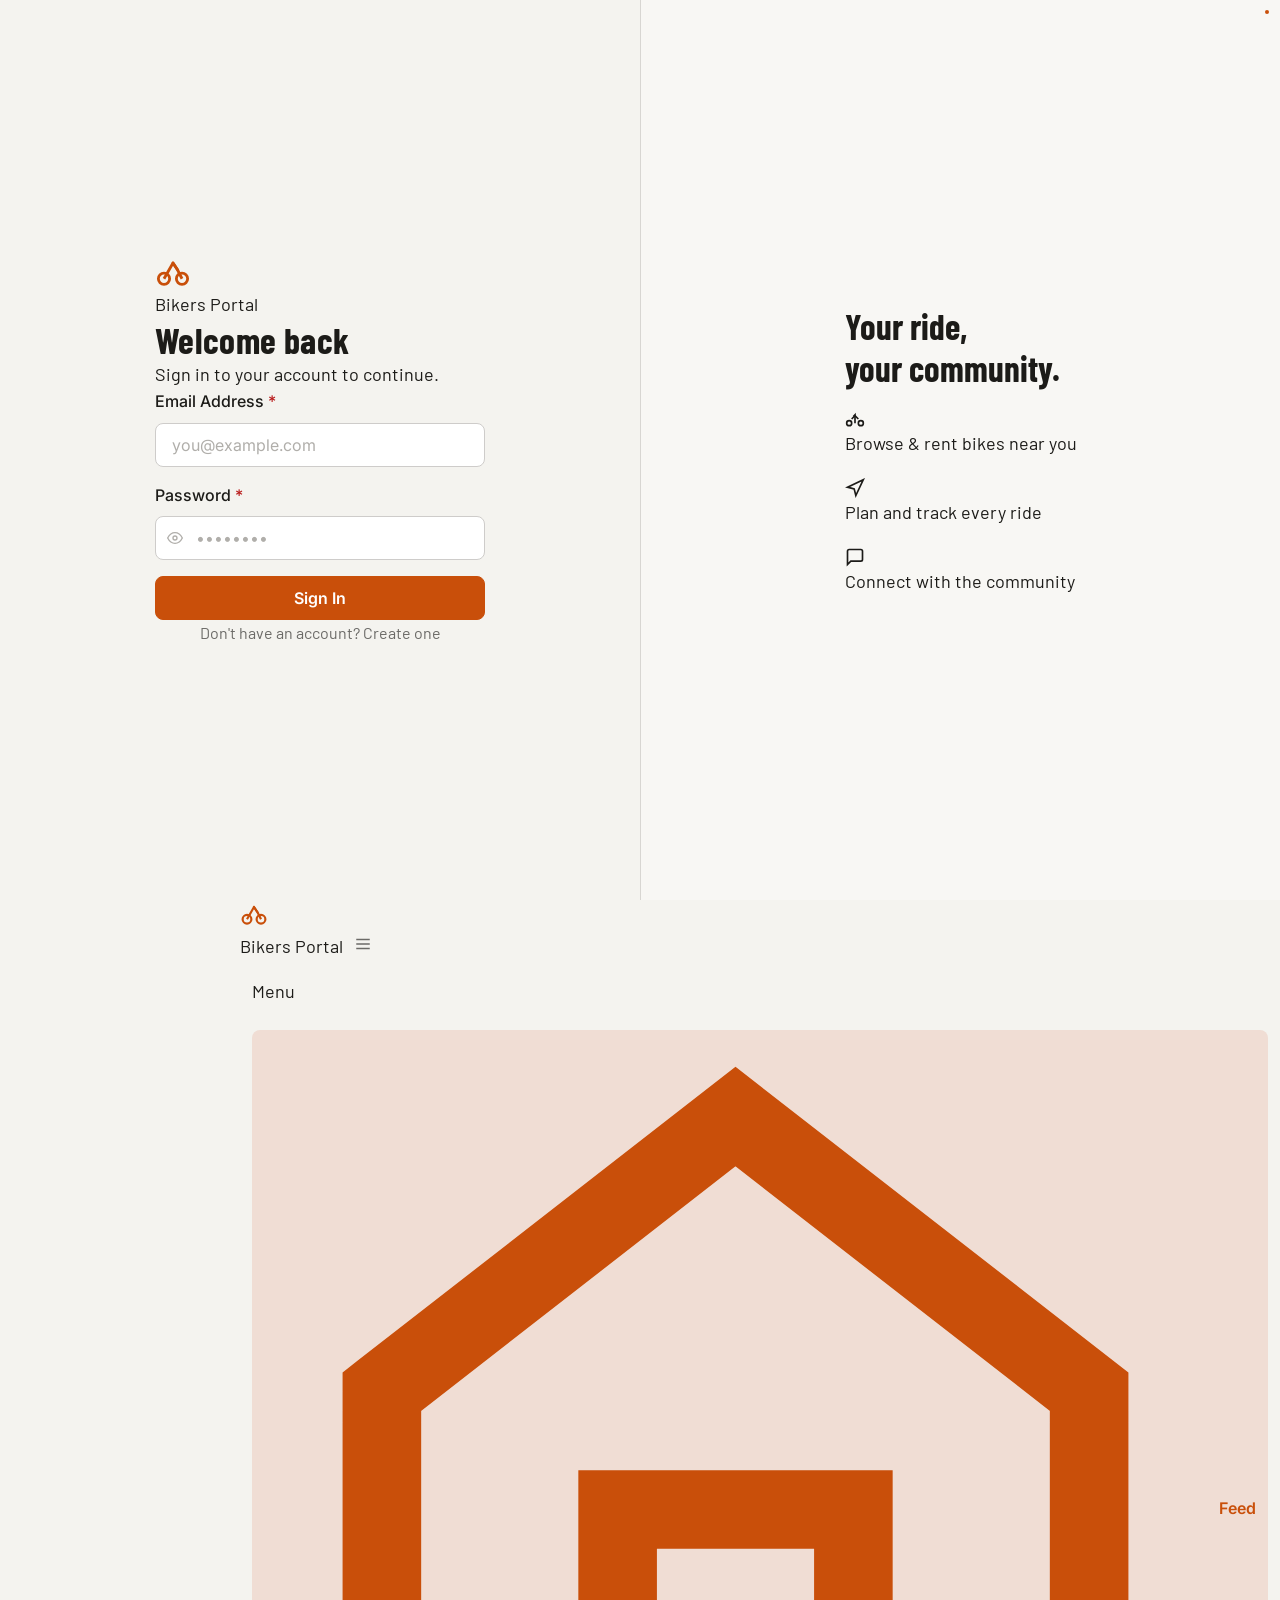
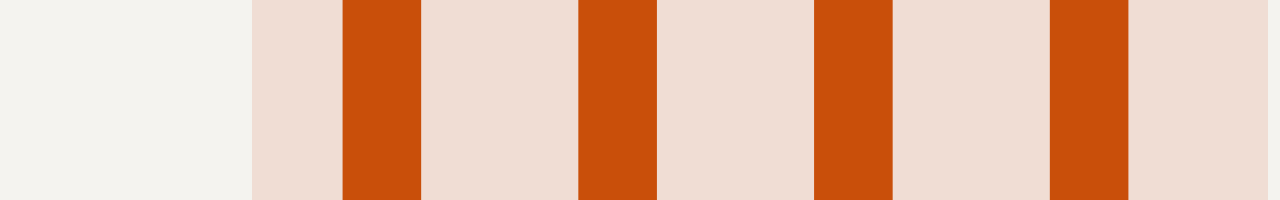
==== commit 7d84683a: "feat N:profile page updated" ====
--- a/frontend/index.html
+++ b/frontend/index.html
@@ -3,624 +3,819 @@
 <head>
   <meta charset="UTF-8" />
   <meta name="viewport" content="width=device-width, initial-scale=1.0" />
-  <meta name="description" content="Bikers Portal — Rent, buy, plan trips and connect with fellow riders." />
+  <meta name="description" content="Bikers Portal — Rent, buy, track rides and connect with the cycling community." />
   <title>Bikers Portal</title>
 
-  <!-- Fonts -->
-  <link rel="preconnect" href="https://fonts.googleapis.com" />
-  <link rel="preconnect" href="https://fonts.gstatic.com" crossorigin />
-  <link href="https://fonts.googleapis.com/css2?family=Barlow:ital,wght@0,400;0,500;0,600;0,700;1,400&family=Barlow+Condensed:wght@600;700&family=Inter:wght@300..700&display=swap" rel="stylesheet" />
-
-  <!-- Icons (Lucide) -->
-  <script src="https://unpkg.com/lucide@latest/dist/umd/lucide.min.js" defer></script>
-
-  <!-- Stylesheets -->
+  <!-- ── Favicon (inline SVG as data URI) ─────────────── -->
+  <link rel="icon" type="image/svg+xml" href="data:image/svg+xml,
+    <svg xmlns='http://www.w3.org/2000/svg' viewBox='0 0 32 32'>
+      <circle cx='8' cy='22' r='5' fill='none' stroke='%2301696f' stroke-width='2.5'/>
+      <circle cx='24' cy='22' r='5' fill='none' stroke='%2301696f' stroke-width='2.5'/>
+      <path d='M8 22 L16 8 L20 14 L24 22' fill='none' stroke='%2301696f' stroke-width='2.5' stroke-linejoin='round'/>
+      <path d='M16 8 L20 14' fill='none' stroke='%2301696f' stroke-width='2.5'/>
+    </svg>" />
+
+  <!-- ── CSS (load order matters: base → components → layout) ── -->
   <link rel="stylesheet" href="./assets/css/base.css" />
+  <link rel="stylesheet" href="./assets/css/components.css" />
   <link rel="stylesheet" href="./assets/css/layout.css" />
-  <link rel="stylesheet" href="./assets/css/components.css" />
-
-  <style>
-    /* ── Inline page-transition fade ── */
-    #page-content { transition: opacity 0.18s ease; }
-    #page-content.fading { opacity: 0; }
-
-    /* ── Auth shell hidden by default until JS decides ── */
-    #auth-shell  { display: none; }
-    #app-shell   { display: none; }
-
-    /* ── Splash screen ── */
-    #splash {
-      position: fixed; inset: 0; z-index: 9999;
-      background: var(--color-bg);
-      display: flex; flex-direction: column;
-      align-items: center; justify-content: center;
-      gap: var(--space-4);
-      transition: opacity 0.4s ease;
-    }
-    #splash.hidden { opacity: 0; pointer-events: none; }
-    .splash-logo { display: flex; align-items: center; gap: var(--space-3); }
-    .splash-logo__text {
-      font-family: var(--font-display);
-      font-size: var(--text-xl);
-      font-weight: 700;
-      color: var(--color-text);
-    }
-    .splash-spinner {
-      width: 28px; height: 28px;
-      border: 3px solid var(--color-surface-dynamic);
-      border-top-color: var(--color-primary);
-      border-radius: 9999px;
-      animation: spin 0.8s linear infinite;
-    }
-    @keyframes spin { to { transform: rotate(360deg); } }
-  </style>
 </head>
 
 <body>
-  <!-- Skip link -->
-  <a class="skip-link" href="#page-content">Skip to main content</a>
-
-  <!-- ── Splash ──────────────────────────────────────────── -->
-  <div id="splash" role="status" aria-label="Loading Bikers Portal">
-    <div class="splash-logo">
-      <!-- SVG Logo -->
-      <svg aria-label="Bikers Portal logo" width="36" height="36" viewBox="0 0 36 36" fill="none" xmlns="http://www.w3.org/2000/svg">
-        <circle cx="18" cy="18" r="17" stroke="var(--color-primary)" stroke-width="2"/>
-        <circle cx="10" cy="23" r="4.5" stroke="var(--color-primary)" stroke-width="2"/>
-        <circle cx="26" cy="23" r="4.5" stroke="var(--color-primary)" stroke-width="2"/>
-        <path d="M14 23 L18 12 L22 16 L26 23" stroke="var(--color-primary)" stroke-width="2" stroke-linejoin="round" stroke-linecap="round" fill="none"/>
-        <path d="M10 23 L18 12" stroke="var(--color-text-faint)" stroke-width="1.5" stroke-linecap="round" fill="none"/>
-        <circle cx="18" cy="11" r="2" fill="var(--color-primary)"/>
+
+<!-- ════════════════════════════════════════════════════════
+     SPLASH SCREEN
+════════════════════════════════════════════════════════ -->
+<div id="splash" role="status" aria-label="Loading Bikers Portal">
+  <!-- Inline SVG logo -->
+  <svg width="56" height="56" viewBox="0 0 32 32" fill="none"
+       xmlns="http://www.w3.org/2000/svg" aria-hidden="true">
+    <circle cx="8"  cy="22" r="5" stroke="var(--color-primary)" stroke-width="2.5"/>
+    <circle cx="24" cy="22" r="5" stroke="var(--color-primary)" stroke-width="2.5"/>
+    <path d="M8 22 L16 8 L20 14 L24 22"
+          stroke="var(--color-primary)" stroke-width="2.5"
+          stroke-linejoin="round" fill="none"/>
+    <path d="M16 8 L20 14"
+          stroke="var(--color-primary)" stroke-width="2.5"
+          stroke-linecap="round" fill="none"/>
+  </svg>
+  <div class="splash-spinner" aria-hidden="true"></div>
+</div>
+
+
+<!-- ════════════════════════════════════════════════════════
+     AUTH SHELL  (login / register)
+════════════════════════════════════════════════════════ -->
+<div id="auth-shell" role="main" aria-label="Authentication">
+
+  <!-- Left: form panel -->
+  <div class="auth-panel">
+    <div class="auth-form-box">
+
+      <!-- Brand -->
+      <div class="auth-brand" aria-label="Bikers Portal">
+        <svg width="36" height="36" viewBox="0 0 32 32" fill="none"
+             xmlns="http://www.w3.org/2000/svg" aria-hidden="true">
+          <circle cx="8"  cy="22" r="5" stroke="var(--color-primary)" stroke-width="2.5"/>
+          <circle cx="24" cy="22" r="5" stroke="var(--color-primary)" stroke-width="2.5"/>
+          <path d="M8 22 L16 8 L20 14 L24 22"
+                stroke="var(--color-primary)" stroke-width="2.5"
+                stroke-linejoin="round" fill="none"/>
+          <path d="M16 8 L20 14"
+                stroke="var(--color-primary)" stroke-width="2.5"
+                stroke-linecap="round" fill="none"/>
+        </svg>
+        <span class="auth-brand__name">Bikers Portal</span>
+      </div>
+
+      <!-- ── Login Form ── -->
+      <div id="login-view">
+        <h1 class="auth-title">Welcome back</h1>
+        <p class="auth-subtitle">Sign in to your account to continue.</p>
+
+        <form class="auth-form" id="login-form" novalidate>
+          <div class="form-group">
+            <label class="form-label required" for="login-email">Email Address</label>
+            <input type="email" id="login-email" class="form-control"
+                   placeholder="you@example.com"
+                   autocomplete="email" required />
+          </div>
+
+          <div class="form-group">
+            <label class="form-label required" for="login-password">Password</label>
+            <div class="input-group">
+              <input type="password" id="login-password" class="form-control"
+                     placeholder="••••••••"
+                     autocomplete="current-password" required
+                     style="padding-right: var(--space-10);" />
+              <button type="button"
+                      class="input-icon input-icon-right pass-toggle-btn"
+                      data-target="login-password"
+                      aria-label="Show password">
+                <svg width="15" height="15" viewBox="0 0 24 24" fill="none"
+                     stroke="currentColor" stroke-width="2" aria-hidden="true">
+                  <path d="M1 12s4-8 11-8 11 8 11 8-4 8-11 8-11-8-11-8z"/>
+                  <circle cx="12" cy="12" r="3"/>
+                </svg>
+              </button>
+            </div>
+          </div>
+
+          <!-- Alert -->
+          <div id="login-alert" class="alert alert-error"
+               style="display:none;" role="alert" aria-live="assertive">
+            <svg width="18" height="18" viewBox="0 0 24 24" fill="none"
+                 stroke="currentColor" stroke-width="2" aria-hidden="true">
+              <circle cx="12" cy="12" r="10"/>
+              <line x1="12" y1="8" x2="12" y2="12"/>
+              <line x1="12" y1="16" x2="12.01" y2="16"/>
+            </svg>
+            <span id="login-alert-msg"></span>
+          </div>
+
+          <button type="submit" class="btn btn-primary auth-submit-btn" id="login-btn">
+            Sign In
+          </button>
+        </form>
+
+        <p class="auth-footer">
+          Don't have an account?
+          <span class="auth-link" id="go-register" tabindex="0" role="button"
+                aria-label="Switch to register">Create one</span>
+        </p>
+      </div><!-- /login-view -->
+
+      <!-- ── Register Form ── -->
+      <div id="register-view" style="display:none;">
+        <h1 class="auth-title">Create account</h1>
+        <p class="auth-subtitle">Join the community of riders.</p>
+
+        <form class="auth-form" id="register-form" novalidate>
+          <div class="form-group">
+            <label class="form-label required" for="reg-name">Full Name</label>
+            <input type="text" id="reg-name" class="form-control"
+                   placeholder="Your name"
+                   autocomplete="name" required />
+          </div>
+
+          <div class="form-group">
+            <label class="form-label required" for="reg-email">Email Address</label>
+            <input type="email" id="reg-email" class="form-control"
+                   placeholder="you@example.com"
+                   autocomplete="email" required />
+          </div>
+
+          <div class="form-group">
+            <label class="form-label required" for="reg-password">Password</label>
+            <div class="input-group">
+              <input type="password" id="reg-password" class="form-control"
+                     placeholder="Min. 8 characters"
+                     autocomplete="new-password" required minlength="8"
+                     style="padding-right: var(--space-10);" />
+              <button type="button"
+                      class="input-icon input-icon-right pass-toggle-btn"
+                      data-target="reg-password"
+                      aria-label="Show password">
+                <svg width="15" height="15" viewBox="0 0 24 24" fill="none"
+                     stroke="currentColor" stroke-width="2" aria-hidden="true">
+                  <path d="M1 12s4-8 11-8 11 8 11 8-4 8-11 8-11-8-11-8z"/>
+                  <circle cx="12" cy="12" r="3"/>
+                </svg>
+              </button>
+            </div>
+          </div>
+
+          <!-- Alert -->
+          <div id="register-alert" class="alert alert-error"
+               style="display:none;" role="alert" aria-live="assertive">
+            <svg width="18" height="18" viewBox="0 0 24 24" fill="none"
+                 stroke="currentColor" stroke-width="2" aria-hidden="true">
+              <circle cx="12" cy="12" r="10"/>
+              <line x1="12" y1="8" x2="12" y2="12"/>
+              <line x1="12" y1="16" x2="12.01" y2="16"/>
+            </svg>
+            <span id="register-alert-msg"></span>
+          </div>
+
+          <button type="submit" class="btn btn-primary auth-submit-btn" id="register-btn">
+            Create Account
+          </button>
+        </form>
+
+        <p class="auth-footer">
+          Already have an account?
+          <span class="auth-link" id="go-login" tabindex="0" role="button"
+                aria-label="Switch to login">Sign in</span>
+        </p>
+      </div><!-- /register-view -->
+
+    </div><!-- /auth-form-box -->
+  </div><!-- /auth-panel -->
+
+  <!-- Right: hero panel (hidden on mobile) -->
+  <div class="auth-hero" aria-hidden="true">
+    <div class="auth-hero__content">
+      <p class="auth-hero__tagline">Your ride,<br/>your community.</p>
+      <div class="auth-hero__feature">
+        <svg width="20" height="20" viewBox="0 0 24 24" fill="none"
+             stroke="currentColor" stroke-width="2">
+          <circle cx="5" cy="17" r="3"/>
+          <circle cx="19" cy="17" r="3"/>
+          <path d="M12 17V7l-2 2"/>
+          <path d="M8 12l4-4 4 4"/>
+        </svg>
+        Browse &amp; rent bikes near you
+      </div>
+      <div class="auth-hero__feature">
+        <svg width="20" height="20" viewBox="0 0 24 24" fill="none"
+             stroke="currentColor" stroke-width="2">
+          <polygon points="3 11 22 2 13 21 11 13 3 11"/>
+        </svg>
+        Plan and track every ride
+      </div>
+      <div class="auth-hero__feature">
+        <svg width="20" height="20" viewBox="0 0 24 24" fill="none"
+             stroke="currentColor" stroke-width="2">
+          <path d="M21 15a2 2 0 0 1-2 2H7l-4 4V5a2 2 0 0 1 2-2h14a2 2 0 0 1 2 2z"/>
+        </svg>
+        Connect with the community
+      </div>
+    </div>
+  </div>
+
+</div><!-- /auth-shell -->
+
+
+<!-- ════════════════════════════════════════════════════════
+     APP SHELL  (authenticated)
+════════════════════════════════════════════════════════ -->
+<div id="app-shell" aria-label="Bikers Portal application">
+
+  <!-- ── Sidebar overlay (mobile) ── -->
+  <div id="sidebar-overlay" aria-hidden="true"></div>
+
+  <!-- ── Sidebar ── -->
+  <nav id="app-sidebar" aria-label="Main navigation">
+
+    <!-- Brand + collapse toggle -->
+    <div class="sidebar-brand">
+      <svg width="28" height="28" viewBox="0 0 32 32" fill="none"
+           xmlns="http://www.w3.org/2000/svg" aria-hidden="true" style="flex-shrink:0;">
+        <circle cx="8"  cy="22" r="5" stroke="var(--color-primary)" stroke-width="2.5"/>
+        <circle cx="24" cy="22" r="5" stroke="var(--color-primary)" stroke-width="2.5"/>
+        <path d="M8 22 L16 8 L20 14 L24 22"
+              stroke="var(--color-primary)" stroke-width="2.5"
+              stroke-linejoin="round" fill="none"/>
+        <path d="M16 8 L20 14"
+              stroke="var(--color-primary)" stroke-width="2.5"
+              stroke-linecap="round" fill="none"/>
       </svg>
-      <span class="splash-logo__text">BikePortal</span>
+      <span class="sidebar-brand__name">Bikers Portal</span>
+      <button id="sidebar-collapse-btn"
+              class="btn btn-ghost btn-icon btn-sm"
+              style="margin-left:auto;"
+              aria-label="Collapse sidebar" aria-pressed="false">
+        <svg width="16" height="16" viewBox="0 0 24 24" fill="none"
+             stroke="currentColor" stroke-width="2" aria-hidden="true">
+          <line x1="3" y1="12" x2="21" y2="12"/>
+          <line x1="3" y1="6"  x2="21" y2="6"/>
+          <line x1="3" y1="18" x2="21" y2="18"/>
+        </svg>
+      </button>
     </div>
-    <div class="splash-spinner"></div>
-  </div>
-
-  <!-- ════════════════════════════════════════════════════════
-       AUTH SHELL  (#auth)
-  ═══════════════════════════════════════════════════════════ -->
-  <div id="auth-shell" role="main">
-    <!-- Left: form panel -->
-    <div class="auth-panel">
-      <div class="auth-card">
-        <!-- Logo -->
-        <div class="auth-logo">
-          <svg aria-label="BikePortal" width="32" height="32" viewBox="0 0 36 36" fill="none">
-            <circle cx="18" cy="18" r="17" stroke="var(--color-primary)" stroke-width="2"/>
-            <circle cx="10" cy="23" r="4.5" stroke="var(--color-primary)" stroke-width="2"/>
-            <circle cx="26" cy="23" r="4.5" stroke="var(--color-primary)" stroke-width="2"/>
-            <path d="M14 23 L18 12 L22 16 L26 23" stroke="var(--color-primary)" stroke-width="2" stroke-linejoin="round" stroke-linecap="round" fill="none"/>
-            <circle cx="18" cy="11" r="2" fill="var(--color-primary)"/>
-          </svg>
-          <span style="font-family:var(--font-display);font-size:var(--text-lg);font-weight:700;">BikePortal</span>
+
+    <!-- Nav items -->
+    <div class="sidebar-nav" role="list">
+      <div class="sidebar-nav__label">Menu</div>
+
+      <a href="#feed" class="nav-item" data-route="feed" role="listitem"
+         aria-label="Community Feed">
+        <svg class="nav-icon" viewBox="0 0 24 24" fill="none"
+             stroke="currentColor" stroke-width="2" aria-hidden="true">
+          <path d="M3 9l9-7 9 7v11a2 2 0 0 1-2 2H5a2 2 0 0 1-2-2z"/>
+          <polyline points="9 22 9 12 15 12 15 22"/>
+        </svg>
+        <span class="nav-label">Feed</span>
+      </a>
+
+      <a href="#bikes" class="nav-item" data-route="bikes" role="listitem"
+         aria-label="Bikes — Rent and Buy">
+        <svg class="nav-icon" viewBox="0 0 24 24" fill="none"
+             stroke="currentColor" stroke-width="2" aria-hidden="true">
+          <circle cx="5" cy="17" r="3"/>
+          <circle cx="19" cy="17" r="3"/>
+          <path d="M12 17V7l-2 2"/>
+          <path d="M8 12l4-4 4 4"/>
+        </svg>
+        <span class="nav-label">Bikes</span>
+      </a>
+
+      <a href="#recommendation" class="nav-item" data-route="recommendation" role="listitem"
+         aria-label="AI Bike Recommendations">
+        <svg class="nav-icon" viewBox="0 0 24 24" fill="none"
+             stroke="currentColor" stroke-width="2" aria-hidden="true">
+          <polygon points="12 2 15.09 8.26 22 9.27 17 14.14 18.18 21.02 12 17.77 5.82 21.02 7 14.14 2 9.27 8.91 8.26 12 2"/>
+        </svg>
+        <span class="nav-label">AI Picks</span>
+      </a>
+
+      <a href="#trips" class="nav-item" data-route="trips" role="listitem"
+         aria-label="Trip Planner">
+        <svg class="nav-icon" viewBox="0 0 24 24" fill="none"
+             stroke="currentColor" stroke-width="2" aria-hidden="true">
+          <polygon points="3 11 22 2 13 21 11 13 3 11"/>
+        </svg>
+        <span class="nav-label">Trips</span>
+      </a>
+
+      <a href="#profile" class="nav-item" data-route="profile" role="listitem"
+         aria-label="My Profile">
+        <svg class="nav-icon" viewBox="0 0 24 24" fill="none"
+             stroke="currentColor" stroke-width="2" aria-hidden="true">
+          <path d="M20 21v-2a4 4 0 0 0-4-4H8a4 4 0 0 0-4 4v2"/>
+          <circle cx="12" cy="7" r="4"/>
+        </svg>
+        <span class="nav-label">Profile</span>
+      </a>
+    </div><!-- /sidebar-nav -->
+
+    <!-- User footer -->
+    <div class="sidebar-footer">
+      <div class="sidebar-user" id="sidebar-user-btn"
+           aria-label="User account" role="button" tabindex="0">
+        <div class="avatar avatar-sm"
+             id="sidebar-avatar"
+             style="background: var(--color-primary-highlight); color: var(--color-primary);">
+          R
         </div>
-
-        <!-- Login Form -->
-        <div id="auth-login-view">
-          <p class="auth-headline">Welcome back, rider.</p>
-          <p class="auth-subtext" style="margin-top:var(--space-1)">Sign in to your account to continue.</p>
-
-          <form id="login-form" class="auth-form" style="margin-top:var(--space-5);" novalidate>
-            <div id="login-alert" class="alert alert-error" style="display:none;" role="alert">
-              <svg xmlns="http://www.w3.org/2000/svg" width="18" height="18" viewBox="0 0 24 24" fill="none" stroke="currentColor" stroke-width="2"><circle cx="12" cy="12" r="10"/><line x1="12" y1="8" x2="12" y2="12"/><line x1="12" y1="16" x2="12.01" y2="16"/></svg>
-              <span id="login-alert-msg">Invalid credentials.</span>
-            </div>
-
-            <div class="form-group">
-              <label class="form-label required" for="login-email">Email</label>
-              <div class="input-group">
-                <span class="input-icon"><svg xmlns="http://www.w3.org/2000/svg" width="16" height="16" viewBox="0 0 24 24" fill="none" stroke="currentColor" stroke-width="2"><path d="M4 4h16c1.1 0 2 .9 2 2v12c0 1.1-.9 2-2 2H4c-1.1 0-2-.9-2-2V6c0-1.1.9-2 2-2z"/><polyline points="22,6 12,13 2,6"/></svg></span>
-                <input type="email" id="login-email" class="form-control" placeholder="you@example.com" autocomplete="email" required />
-              </div>
-            </div>
-
-            <div class="form-group">
-              <label class="form-label required" for="login-password">Password</label>
-              <div class="input-group">
-                <span class="input-icon"><svg xmlns="http://www.w3.org/2000/svg" width="16" height="16" viewBox="0 0 24 24" fill="none" stroke="currentColor" stroke-width="2"><rect x="3" y="11" width="18" height="11" rx="2" ry="2"/><path d="M7 11V7a5 5 0 0 1 10 0v4"/></svg></span>
-                <input type="password" id="login-password" class="form-control" placeholder="••••••••" autocomplete="current-password" required />
-              </div>
-            </div>
-
-            <button type="submit" id="login-btn" class="btn btn-primary w-full" style="margin-top:var(--space-2);">Sign In</button>
-          </form>
-
-          <div class="divider-text" style="margin:var(--space-5) 0;">or</div>
-
-          <p class="auth-footer">
-            Don't have an account?
-            <a href="#" id="go-register">Create one</a>
-          </p>
-        </div>
-
-        <!-- Register Form -->
-        <div id="auth-register-view" style="display:none;">
-          <p class="auth-headline">Join the ride.</p>
-          <p class="auth-subtext" style="margin-top:var(--space-1)">Create your BikePortal account.</p>
-
-          <form id="register-form" class="auth-form" style="margin-top:var(--space-5);" novalidate>
-            <div id="register-alert" class="alert alert-error" style="display:none;" role="alert">
-              <svg xmlns="http://www.w3.org/2000/svg" width="18" height="18" viewBox="0 0 24 24" fill="none" stroke="currentColor" stroke-width="2"><circle cx="12" cy="12" r="10"/><line x1="12" y1="8" x2="12" y2="12"/><line x1="12" y1="16" x2="12.01" y2="16"/></svg>
-              <span id="register-alert-msg">Something went wrong.</span>
-            </div>
-
-            <div class="form-group">
-              <label class="form-label required" for="reg-name">Full Name</label>
-              <input type="text" id="reg-name" class="form-control" placeholder="Arjun Mehta" autocomplete="name" required />
-            </div>
-
-            <div class="form-group">
-              <label class="form-label required" for="reg-email">Email</label>
-              <div class="input-group">
-                <span class="input-icon"><svg xmlns="http://www.w3.org/2000/svg" width="16" height="16" viewBox="0 0 24 24" fill="none" stroke="currentColor" stroke-width="2"><path d="M4 4h16c1.1 0 2 .9 2 2v12c0 1.1-.9 2-2 2H4c-1.1 0-2-.9-2-2V6c0-1.1.9-2 2-2z"/><polyline points="22,6 12,13 2,6"/></svg></span>
-                <input type="email" id="reg-email" class="form-control" placeholder="you@example.com" autocomplete="email" required />
-              </div>
-            </div>
-
-            <div class="form-group">
-              <label class="form-label required" for="reg-password">Password</label>
-              <div class="input-group">
-                <span class="input-icon"><svg xmlns="http://www.w3.org/2000/svg" width="16" height="16" viewBox="0 0 24 24" fill="none" stroke="currentColor" stroke-width="2"><rect x="3" y="11" width="18" height="11" rx="2" ry="2"/><path d="M7 11V7a5 5 0 0 1 10 0v4"/></svg></span>
-                <input type="password" id="reg-password" class="form-control" placeholder="Min. 8 characters" autocomplete="new-password" required minlength="8" />
-              </div>
-              <span class="form-hint">At least 8 characters.</span>
-            </div>
-
-            <button type="submit" id="register-btn" class="btn btn-primary w-full" style="margin-top:var(--space-2);">Create Account</button>
-          </form>
-
-          <p class="auth-footer" style="margin-top:var(--space-5);">
-            Already have an account?
-            <a href="#" id="go-login">Sign in</a>
-          </p>
+        <div class="sidebar-user__info">
+          <div class="sidebar-user__name"  id="sidebar-user-name">Rider</div>
+          <div class="sidebar-user__email" id="sidebar-user-email">—</div>
         </div>
       </div>
     </div>
 
-    <!-- Right: hero panel -->
-    <div class="auth-hero" aria-hidden="true">
-      <div class="auth-hero__bg"></div>
-      <div class="auth-hero__content">
-        <svg width="56" height="56" viewBox="0 0 36 36" fill="none" style="color:var(--color-primary)">
-          <circle cx="18" cy="18" r="17" stroke="currentColor" stroke-width="2"/>
-          <circle cx="10" cy="23" r="4.5" stroke="currentColor" stroke-width="2"/>
-          <circle cx="26" cy="23" r="4.5" stroke="currentColor" stroke-width="2"/>
-          <path d="M14 23 L18 12 L22 16 L26 23" stroke="currentColor" stroke-width="2" stroke-linejoin="round" stroke-linecap="round" fill="none"/>
-          <circle cx="18" cy="11" r="2" fill="currentColor"/>
-        </svg>
-        <p class="auth-hero__tagline">Rent. Buy. Ride.<br/>Track every journey.</p>
-        <p class="auth-hero__sub">AI-powered bike recommendations, real-time trip planning, and a community of riders — all in one place.</p>
-        <div class="flex gap-3" style="flex-wrap:wrap;">
-          <span class="badge badge-primary with-dot">10K+ Bikes Listed</span>
-          <span class="badge badge-neutral with-dot">AI Recommendations</span>
-          <span class="badge badge-neutral with-dot">Trip Planner</span>
+  </nav><!-- /app-sidebar -->
+
+
+  <!-- ── Topbar ── -->
+  <header id="app-topbar" role="banner">
+    <!-- Hamburger — mobile only -->
+    <button id="sidebar-mobile-toggle"
+            class="btn btn-ghost btn-icon"
+            aria-label="Open navigation menu"
+            aria-expanded="false"
+            aria-controls="app-sidebar">
+      <svg width="20" height="20" viewBox="0 0 24 24" fill="none"
+           stroke="currentColor" stroke-width="2" aria-hidden="true">
+        <line x1="3" y1="12" x2="21" y2="12"/>
+        <line x1="3" y1="6"  x2="21" y2="6"/>
+        <line x1="3" y1="18" x2="21" y2="18"/>
+      </svg>
+    </button>
+
+    <!-- Breadcrumb -->
+    <div class="topbar-breadcrumb" id="topbar-title" aria-live="polite">
+      Feed
+    </div>
+
+    <!-- Actions -->
+    <div class="topbar-actions">
+
+      <!-- Search (desktop) -->
+      <div class="input-group" style="display:none; width:220px;" id="topbar-search-wrap">
+        <span class="input-icon" aria-hidden="true">
+          <svg width="14" height="14" viewBox="0 0 24 24" fill="none"
+               stroke="currentColor" stroke-width="2">
+            <circle cx="11" cy="11" r="8"/>
+            <line x1="21" y1="21" x2="16.65" y2="16.65"/>
+          </svg>
+        </span>
+        <input type="search" id="topbar-search" class="form-control form-control-sm"
+               placeholder="Search…"
+               aria-label="Global search"
+               style="padding-left:var(--space-9); border-radius:var(--radius-full);" />
+      </div>
+
+      <!-- Notifications -->
+      <div class="notif-bell">
+        <button class="btn btn-ghost btn-icon"
+                id="notif-btn"
+                aria-label="Notifications" aria-haspopup="true">
+          <svg width="18" height="18" viewBox="0 0 24 24" fill="none"
+               stroke="currentColor" stroke-width="2" aria-hidden="true">
+            <path d="M18 8A6 6 0 0 0 6 8c0 7-3 9-3 9h18s-3-2-3-9"/>
+            <path d="M13.73 21a2 2 0 0 1-3.46 0"/>
+          </svg>
+        </button>
+        <span class="notif-dot" id="notif-dot" aria-hidden="true"></span>
+      </div>
+
+      <!-- Theme toggle -->
+      <button id="theme-toggle"
+              class="btn btn-ghost btn-icon"
+              data-theme-toggle
+              aria-label="Switch to dark mode">
+        <!-- Icon injected by JS -->
+        <svg width="18" height="18" viewBox="0 0 24 24" fill="none"
+             stroke="currentColor" stroke-width="2" aria-hidden="true">
+          <circle cx="12" cy="12" r="5"/>
+          <path d="M12 1v2M12 21v2M4.22 4.22l1.42 1.42M18.36 18.36l1.42 1.42
+                   M1 12h2M21 12h2M4.22 19.78l1.42-1.42M18.36 5.64l1.42-1.42"/>
+        </svg>
+      </button>
+
+      <!-- User dropdown -->
+      <div class="dropdown" id="topbar-user-dropdown">
+        <button class="topbar-user-trigger btn btn-ghost"
+                id="topbar-user-btn"
+                aria-haspopup="true"
+                aria-expanded="false"
+                aria-label="User menu">
+          <div class="avatar avatar-sm"
+               id="topbar-avatar"
+               style="background:var(--color-primary-highlight); color:var(--color-primary);">
+            R
+          </div>
+          <svg width="12" height="12" viewBox="0 0 24 24" fill="none"
+               stroke="currentColor" stroke-width="2.5" aria-hidden="true">
+            <polyline points="6 9 12 15 18 9"/>
+          </svg>
+        </button>
+
+        <div class="dropdown-menu" id="topbar-dropdown-menu" role="menu">
+          <div style="padding:var(--space-3) var(--space-4); border-bottom:1px solid var(--color-divider);">
+            <div style="font-size:var(--text-sm);font-weight:600;" id="dd-user-name">Rider</div>
+            <div style="font-size:var(--text-xs);color:var(--color-text-muted);" id="dd-user-email">—</div>
+          </div>
+          <a href="#profile" class="dropdown-item" role="menuitem">
+            <svg width="15" height="15" viewBox="0 0 24 24" fill="none"
+                 stroke="currentColor" stroke-width="2" aria-hidden="true">
+              <path d="M20 21v-2a4 4 0 0 0-4-4H8a4 4 0 0 0-4 4v2"/>
+              <circle cx="12" cy="7" r="4"/>
+            </svg>
+            My Profile
+          </a>
+          <a href="#trips" class="dropdown-item" role="menuitem">
+            <svg width="15" height="15" viewBox="0 0 24 24" fill="none"
+                 stroke="currentColor" stroke-width="2" aria-hidden="true">
+              <polygon points="3 11 22 2 13 21 11 13 3 11"/>
+            </svg>
+            My Trips
+          </a>
+          <div class="dropdown-divider"></div>
+          <button class="dropdown-item danger" id="logout-btn" role="menuitem">
+            <svg width="15" height="15" viewBox="0 0 24 24" fill="none"
+                 stroke="currentColor" stroke-width="2" aria-hidden="true">
+              <path d="M9 21H5a2 2 0 0 1-2-2V5a2 2 0 0 1 2-2h4"/>
+              <polyline points="16 17 21 12 16 7"/>
+              <line x1="21" y1="12" x2="9" y2="12"/>
+            </svg>
+            Sign Out
+          </button>
         </div>
       </div>
+
+    </div><!-- /topbar-actions -->
+  </header><!-- /app-topbar -->
+
+
+  <!-- ── Main content area ── -->
+  <main id="app-main" tabindex="-1">
+
+    <!-- Skip link target -->
+    <a class="sr-only" id="main-content-anchor" tabindex="-1" aria-hidden="true">Main content</a>
+
+    <!-- Page fragments are injected here by router.js -->
+    <div id="page-content" role="region" aria-live="polite" aria-label="Page content">
+      <!-- Loading state until router kicks in -->
+      <div style="padding:var(--space-16); text-align:center; color:var(--color-text-muted);">
+        <div class="splash-spinner" style="margin:0 auto;"></div>
+      </div>
     </div>
-  </div><!-- /#auth-shell -->
-
-
-  <!-- ════════════════════════════════════════════════════════
-       APP SHELL (Authenticated)
-  ═══════════════════════════════════════════════════════════ -->
-  <div id="app-shell">
-
-    <!-- ── Sidebar ───────────────────────────────────────── -->
-    <aside id="sidebar" role="navigation" aria-label="Main navigation">
-      <button class="sidebar-toggle" id="sidebar-toggle" aria-label="Collapse sidebar" title="Collapse sidebar">
-        <svg xmlns="http://www.w3.org/2000/svg" width="14" height="14" viewBox="0 0 24 24" fill="none" stroke="currentColor" stroke-width="2"><polyline points="15 18 9 12 15 6"/></svg>
-      </button>
-
-      <!-- Logo -->
-      <div class="sidebar-logo">
-        <span class="sidebar-logo__mark">
-          <svg width="28" height="28" viewBox="0 0 36 36" fill="none">
-            <circle cx="18" cy="18" r="17" stroke="var(--color-primary)" stroke-width="2"/>
-            <circle cx="10" cy="23" r="4.5" stroke="var(--color-primary)" stroke-width="2"/>
-            <circle cx="26" cy="23" r="4.5" stroke="var(--color-primary)" stroke-width="2"/>
-            <path d="M14 23 L18 12 L22 16 L26 23" stroke="var(--color-primary)" stroke-width="2" stroke-linejoin="round" stroke-linecap="round" fill="none"/>
-            <circle cx="18" cy="11" r="2" fill="var(--color-primary)"/>
-          </svg>
-        </span>
-        <span class="sidebar-logo__text">BikePortal</span>
-      </div>
-
-      <!-- Nav -->
-      <nav class="sidebar-nav" aria-label="Primary">
-        <!-- Main -->
-        <div>
-          <div class="nav-section-label">Main</div>
-          <a href="#feed" class="nav-item active" data-route="feed" aria-current="page">
-            <span class="nav-item__icon"><svg xmlns="http://www.w3.org/2000/svg" width="20" height="20" viewBox="0 0 24 24" fill="none" stroke="currentColor" stroke-width="2"><path d="M3 9l9-7 9 7v11a2 2 0 0 1-2 2H5a2 2 0 0 1-2-2z"/><polyline points="9 22 9 12 15 12 15 22"/></svg></span>
-            <span class="nav-item__label">Feed</span>
-          </a>
-          <a href="#bikes" class="nav-item" data-route="bikes">
-            <span class="nav-item__icon"><svg xmlns="http://www.w3.org/2000/svg" width="20" height="20" viewBox="0 0 24 24" fill="none" stroke="currentColor" stroke-width="2"><circle cx="5" cy="17" r="3"/><circle cx="19" cy="17" r="3"/><path d="M12 17V7l-2 2"/><path d="M8 12l4-4 4 4"/></svg></span>
-            <span class="nav-item__label">Bikes</span>
-          </a>
-          <a href="#recommend" class="nav-item" data-route="recommend">
-            <span class="nav-item__icon"><svg xmlns="http://www.w3.org/2000/svg" width="20" height="20" viewBox="0 0 24 24" fill="none" stroke="currentColor" stroke-width="2"><circle cx="12" cy="12" r="3"/><path d="M12 1v4M12 19v4M4.22 4.22l2.83 2.83M16.95 16.95l2.83 2.83M1 12h4M19 12h4M4.22 19.78l2.83-2.83M16.95 7.05l2.83-2.83"/></svg></span>
-            <span class="nav-item__label">AI Picks</span>
-            <span class="nav-item__badge">New</span>
-          </a>
-          <a href="#trips" class="nav-item" data-route="trips">
-            <span class="nav-item__icon"><svg xmlns="http://www.w3.org/2000/svg" width="20" height="20" viewBox="0 0 24 24" fill="none" stroke="currentColor" stroke-width="2"><polygon points="3 11 22 2 13 21 11 13 3 11"/></svg></span>
-            <span class="nav-item__label">Trips</span>
-          </a>
-        </div>
-
-        <!-- Account -->
-        <div>
-          <div class="nav-section-label">Account</div>
-          <a href="#profile" class="nav-item" data-route="profile">
-            <span class="nav-item__icon"><svg xmlns="http://www.w3.org/2000/svg" width="20" height="20" viewBox="0 0 24 24" fill="none" stroke="currentColor" stroke-width="2"><path d="M20 21v-2a4 4 0 0 0-4-4H8a4 4 0 0 0-4 4v2"/><circle cx="12" cy="7" r="4"/></svg></span>
-            <span class="nav-item__label">Profile</span>
-          </a>
-        </div>
-      </nav>
-
-      <!-- Sidebar footer: user info -->
-      <div class="sidebar-footer">
-        <div class="nav-item" id="sidebar-user" style="cursor:default;">
-          <span class="nav-item__icon">
-            <div class="avatar avatar-sm" id="sidebar-avatar" style="background:var(--color-primary-highlight);color:var(--color-primary);">R</div>
-          </span>
-          <div class="nav-item__label" style="display:flex;flex-direction:column;gap:2px;overflow:hidden;">
-            <span id="sidebar-user-name" class="truncate" style="font-size:var(--text-sm);font-weight:600;color:var(--color-text);">Rider</span>
-            <span id="sidebar-user-email" class="truncate" style="font-size:var(--text-xs);color:var(--color-text-muted);">rider@email.com</span>
-          </div>
-        </div>
-
-        <button id="logout-btn" class="nav-item" style="margin-top:var(--space-1);color:var(--color-text-muted);">
-          <span class="nav-item__icon"><svg xmlns="http://www.w3.org/2000/svg" width="20" height="20" viewBox="0 0 24 24" fill="none" stroke="currentColor" stroke-width="2"><path d="M9 21H5a2 2 0 0 1-2-2V5a2 2 0 0 1 2-2h4"/><polyline points="16 17 21 12 16 7"/><line x1="21" y1="12" x2="9" y2="12"/></svg></span>
-          <span class="nav-item__label">Log Out</span>
-        </button>
-      </div>
-    </aside>
-
-    <!-- Sidebar overlay (mobile) -->
-    <div class="sidebar-overlay" id="sidebar-overlay" aria-hidden="true"></div>
-
-    <!-- ── Main area ─────────────────────────────────────── -->
-    <div class="app-main">
-
-      <!-- Topbar -->
-      <header id="topbar" role="banner">
-        <div class="topbar-left">
-          <!-- Mobile menu toggle -->
-          <button class="menu-toggle" id="menu-toggle" aria-label="Open menu" aria-expanded="false" aria-controls="sidebar">
-            <svg xmlns="http://www.w3.org/2000/svg" width="20" height="20" viewBox="0 0 24 24" fill="none" stroke="currentColor" stroke-width="2"><line x1="3" y1="12" x2="21" y2="12"/><line x1="3" y1="6" x2="21" y2="6"/><line x1="3" y1="18" x2="21" y2="18"/></svg>
-          </button>
-
-          <!-- Breadcrumb -->
-          <nav class="breadcrumb" aria-label="Breadcrumb">
-            <span class="breadcrumb__current" id="topbar-page-title">Feed</span>
-          </nav>
-        </div>
-
-        <div class="topbar-right">
-          <!-- Search -->
-          <div class="search-bar input-group" style="display:none;" id="topbar-search-wrap">
-            <span class="input-icon"><svg xmlns="http://www.w3.org/2000/svg" width="16" height="16" viewBox="0 0 24 24" fill="none" stroke="currentColor" stroke-width="2"><circle cx="11" cy="11" r="8"/><line x1="21" y1="21" x2="16.65" y2="16.65"/></svg></span>
-            <input type="search" class="form-control" id="topbar-search" placeholder="Search…" aria-label="Search" style="border-radius:var(--radius-full);padding-left:var(--space-10);min-height:38px;" />
-          </div>
-
-          <!-- Notifications -->
-          <button class="notif-btn" id="notif-btn" aria-label="Notifications">
-            <svg xmlns="http://www.w3.org/2000/svg" width="18" height="18" viewBox="0 0 24 24" fill="none" stroke="currentColor" stroke-width="2"><path d="M18 8A6 6 0 0 0 6 8c0 7-3 9-3 9h18s-3-2-3-9"/><path d="M13.73 21a2 2 0 0 1-3.46 0"/></svg>
-            <span class="notif-dot" id="notif-dot"></span>
-          </button>
-
-          <!-- Dark mode toggle -->
-          <button class="theme-toggle" id="theme-toggle" data-theme-toggle aria-label="Switch to dark mode">
-            <svg xmlns="http://www.w3.org/2000/svg" width="18" height="18" viewBox="0 0 24 24" fill="none" stroke="currentColor" stroke-width="2"><path d="M21 12.79A9 9 0 1 1 11.21 3 7 7 0 0 0 21 12.79z"/></svg>
-          </button>
-
-          <!-- User dropdown -->
-          <div class="dropdown" id="user-dropdown">
-            <button class="btn btn-ghost btn-icon" id="user-menu-btn" aria-haspopup="true" aria-expanded="false" aria-label="User menu" style="min-height:40px;width:40px;">
-              <div class="avatar avatar-sm" id="topbar-avatar" style="background:var(--color-primary-highlight);color:var(--color-primary);">R</div>
-            </button>
-            <div class="dropdown-menu" id="user-menu" role="menu">
-              <div style="padding:var(--space-2) var(--space-4) var(--space-3);">
-                <div style="font-size:var(--text-sm);font-weight:600;color:var(--color-text);" id="dropdown-name">Rider</div>
-                <div style="font-size:var(--text-xs);color:var(--color-text-muted);" id="dropdown-email">rider@email.com</div>
-              </div>
-              <div class="dropdown-divider"></div>
-              <a href="#profile" class="dropdown-item" role="menuitem">
-                <svg xmlns="http://www.w3.org/2000/svg" width="16" height="16" viewBox="0 0 24 24" fill="none" stroke="currentColor" stroke-width="2"><path d="M20 21v-2a4 4 0 0 0-4-4H8a4 4 0 0 0-4 4v2"/><circle cx="12" cy="7" r="4"/></svg>
-                Profile
-              </a>
-              <div class="dropdown-divider"></div>
-              <button class="dropdown-item danger" id="dropdown-logout" role="menuitem">
-                <svg xmlns="http://www.w3.org/2000/svg" width="16" height="16" viewBox="0 0 24 24" fill="none" stroke="currentColor" stroke-width="2"><path d="M9 21H5a2 2 0 0 1-2-2V5a2 2 0 0 1 2-2h4"/><polyline points="16 17 21 12 16 7"/><line x1="21" y1="12" x2="9" y2="12"/></svg>
-                Log Out
-              </button>
-            </div>
-          </div>
-        </div>
-      </header>
-
-      <!-- ── Page Content (SPA target) ─────────────────── -->
-      <main id="page-content" tabindex="-1" aria-live="polite" aria-label="Page content">
-        <!-- Injected by router.js -->
-      </main>
-
-    </div><!-- /.app-main -->
-  </div><!-- /#app-shell -->
-
-  <!-- ── Mobile bottom nav ─────────────────────────────── -->
-  <nav class="mobile-nav" aria-label="Mobile navigation">
-    <ul class="mobile-nav__list" role="list">
-      <li class="mobile-nav__item">
-        <button class="mobile-nav__btn active" data-route="feed" aria-label="Feed">
-          <svg xmlns="http://www.w3.org/2000/svg" width="22" height="22" viewBox="0 0 24 24" fill="none" stroke="currentColor" stroke-width="2"><path d="M3 9l9-7 9 7v11a2 2 0 0 1-2 2H5a2 2 0 0 1-2-2z"/><polyline points="9 22 9 12 15 12 15 22"/></svg>
-          Feed
-        </button>
-      </li>
-      <li class="mobile-nav__item">
-        <button class="mobile-nav__btn" data-route="bikes" aria-label="Bikes">
-          <svg xmlns="http://www.w3.org/2000/svg" width="22" height="22" viewBox="0 0 24 24" fill="none" stroke="currentColor" stroke-width="2"><circle cx="5" cy="17" r="3"/><circle cx="19" cy="17" r="3"/><path d="M12 17V7l-2 2"/><path d="M8 12l4-4 4 4"/></svg>
-          Bikes
-        </button>
-      </li>
-      <li class="mobile-nav__item">
-        <button class="mobile-nav__btn" data-route="recommend" aria-label="AI Picks">
-          <svg xmlns="http://www.w3.org/2000/svg" width="22" height="22" viewBox="0 0 24 24" fill="none" stroke="currentColor" stroke-width="2"><circle cx="12" cy="12" r="3"/><path d="M12 1v4M12 19v4M4.22 4.22l2.83 2.83M16.95 16.95l2.83 2.83M1 12h4M19 12h4M4.22 19.78l2.83-2.83M16.95 7.05l2.83-2.83"/></svg>
-          AI Picks
-        </button>
-      </li>
-      <li class="mobile-nav__item">
-        <button class="mobile-nav__btn" data-route="trips" aria-label="Trips">
-          <svg xmlns="http://www.w3.org/2000/svg" width="22" height="22" viewBox="0 0 24 24" fill="none" stroke="currentColor" stroke-width="2"><polygon points="3 11 22 2 13 21 11 13 3 11"/></svg>
-          Trips
-        </button>
-      </li>
-      <li class="mobile-nav__item">
-        <button class="mobile-nav__btn" data-route="profile" aria-label="Profile">
-          <svg xmlns="http://www.w3.org/2000/svg" width="22" height="22" viewBox="0 0 24 24" fill="none" stroke="currentColor" stroke-width="2"><path d="M20 21v-2a4 4 0 0 0-4-4H8a4 4 0 0 0-4 4v2"/><circle cx="12" cy="7" r="4"/></svg>
-          Profile
-        </button>
-      </li>
-    </ul>
+
+  </main>
+
+  <!-- ── Mobile bottom nav ── -->
+  <nav id="mobile-nav" aria-label="Mobile navigation">
+    <button class="mobile-nav-btn active" data-route="feed" aria-label="Feed">
+      <svg width="20" height="20" viewBox="0 0 24 24" fill="none"
+           stroke="currentColor" stroke-width="2" aria-hidden="true">
+        <path d="M3 9l9-7 9 7v11a2 2 0 0 1-2 2H5a2 2 0 0 1-2-2z"/>
+        <polyline points="9 22 9 12 15 12 15 22"/>
+      </svg>
+      Feed
+    </button>
+    <button class="mobile-nav-btn" data-route="bikes" aria-label="Bikes">
+      <svg width="20" height="20" viewBox="0 0 24 24" fill="none"
+           stroke="currentColor" stroke-width="2" aria-hidden="true">
+        <circle cx="5" cy="17" r="3"/>
+        <circle cx="19" cy="17" r="3"/>
+        <path d="M12 17V7l-2 2"/>
+        <path d="M8 12l4-4 4 4"/>
+      </svg>
+      Bikes
+    </button>
+    <button class="mobile-nav-btn" data-route="recommendation" aria-label="AI Picks">
+      <svg width="20" height="20" viewBox="0 0 24 24" fill="none"
+           stroke="currentColor" stroke-width="2" aria-hidden="true">
+        <polygon points="12 2 15.09 8.26 22 9.27 17 14.14 18.18 21.02 12 17.77 5.82 21.02 7 14.14 2 9.27 8.91 8.26 12 2"/>
+      </svg>
+      AI Picks
+    </button>
+    <button class="mobile-nav-btn" data-route="trips" aria-label="Trips">
+      <svg width="20" height="20" viewBox="0 0 24 24" fill="none"
+           stroke="currentColor" stroke-width="2" aria-hidden="true">
+        <polygon points="3 11 22 2 13 21 11 13 3 11"/>
+      </svg>
+      Trips
+    </button>
+    <button class="mobile-nav-btn" data-route="profile" aria-label="Profile">
+      <svg width="20" height="20" viewBox="0 0 24 24" fill="none"
+           stroke="currentColor" stroke-width="2" aria-hidden="true">
+        <path d="M20 21v-2a4 4 0 0 0-4-4H8a4 4 0 0 0-4 4v2"/>
+        <circle cx="12" cy="7" r="4"/>
+      </svg>
+      Profile
+    </button>
   </nav>
 
-  <!-- ── Toast container ───────────────────────────────── -->
-  <div class="toast-container" id="toast-container" aria-live="assertive" aria-atomic="true"></div>
-
-
-  <!-- ══════════════════════════════════════════════════════
-       SCRIPTS
-  ═══════════════════════════════════════════════════════ -->
-  <script>
-  /* ── Theme init (runs before paint) ─────────────────────── */
-  (function () {
-    const saved = null; // no localStorage in sandbox — use system pref
-    const prefersDark = window.matchMedia('(prefers-color-scheme: dark)').matches;
-    const theme = saved || (prefersDark ? 'dark' : 'light');
-    document.documentElement.setAttribute('data-theme', theme);
-  })();
-  </script>
-
-  <!-- Core modules -->
-  <script src="./assets/js/state.js"  defer></script>
-  <script src="./assets/js/api.js"    defer></script>
-  <script src="./assets/js/auth.js"   defer></script>
-  <script src="./assets/js/utils.js"  defer></script>
-
-  <!-- Page modules -->
-  <script src="./assets/js/modules/feed.js"           defer></script>
-  <script src="./assets/js/modules/bikes.js"          defer></script>
-  <script src="./assets/js/modules/recommendation.js" defer></script>
-  <script src="./assets/js/modules/trip.js"           defer></script>
-  <script src="./assets/js/modules/profile.js"        defer></script>
-
-  <!-- Router (loads last, orchestrates everything) -->
-  <script src="./assets/js/router.js" defer></script>
-
-  <script>
-  /* ─────────────────────────────────────────────────────────
-     BOOTSTRAP — runs after all deferred scripts load
-     Wires up everything that doesn't belong in a module.
-  ───────────────────────────────────────────────────────── */
-  document.addEventListener('DOMContentLoaded', () => {
-
-    /* ── Splash hide ─────────────────────────────────── */
-    const splash = document.getElementById('splash');
+</div><!-- /app-shell -->
+
+
+<!-- ════════════════════════════════════════════════════════
+     TOAST CONTAINER
+════════════════════════════════════════════════════════ -->
+<div id="toast-container" role="region" aria-live="assertive" aria-atomic="true"
+     aria-label="Notifications"></div>
+
+
+<!-- ════════════════════════════════════════════════════════
+     JAVASCRIPT  (deferred, correct load order)
+     state → api → auth → utils → modules → router (last)
+════════════════════════════════════════════════════════ -->
+<script src="./assets/js/state.js"   defer></script>
+<script src="./assets/js/api.js"     defer></script>
+<script src="./assets/js/auth.js"    defer></script>
+<script src="./assets/js/utils.js"   defer></script>
+
+<!-- Page modules -->
+<script src="./assets/js/modules/feed.js"           defer></script>
+<script src="./assets/js/modules/bikes.js"          defer></script>
+<script src="./assets/js/modules/recommendation.js" defer></script>
+<script src="./assets/js/modules/trip.js"           defer></script>
+<script src="./assets/js/modules/profile.js"        defer></script>
+
+<!-- Router must load last so all module init() functions are registered -->
+<script src="./assets/js/router.js" defer></script>
+
+<!-- ── Bootstrap script (inline, runs after defer scripts) ── -->
+<script>
+document.addEventListener('DOMContentLoaded', () => {
+
+  /* ── Splash fade-out ──────────────────────────────────── */
+  const splash = document.getElementById('splash');
+  setTimeout(() => {
+    splash.classList.add('fade-out');
+    setTimeout(() => splash.remove(), 400);
+  }, 600);
+
+  /* ── Theme toggle ─────────────────────────────────────── */
+  const html      = document.documentElement;
+  const themeBtn  = document.getElementById('theme-toggle');
+  const sunIcon   = `<svg width="18" height="18" viewBox="0 0 24 24" fill="none" stroke="currentColor" stroke-width="2" aria-hidden="true"><circle cx="12" cy="12" r="5"/><path d="M12 1v2M12 21v2M4.22 4.22l1.42 1.42M18.36 18.36l1.42 1.42M1 12h2M21 12h2M4.22 19.78l1.42-1.42M18.36 5.64l1.42-1.42"/></svg>`;
+  const moonIcon  = `<svg width="18" height="18" viewBox="0 0 24 24" fill="none" stroke="currentColor" stroke-width="2" aria-hidden="true"><path d="M21 12.79A9 9 0 1 1 11.21 3 7 7 0 0 0 21 12.79z"/></svg>`;
+
+  let currentTheme = window.matchMedia('(prefers-color-scheme: dark)').matches ? 'dark' : 'light';
+  html.setAttribute('data-theme', currentTheme);
+  themeBtn.innerHTML = currentTheme === 'dark' ? sunIcon : moonIcon;
+  themeBtn.setAttribute('aria-label', `Switch to ${currentTheme === 'dark' ? 'light' : 'dark'} mode`);
+
+  themeBtn.addEventListener('click', () => {
+    currentTheme = currentTheme === 'dark' ? 'light' : 'dark';
+    html.setAttribute('data-theme', currentTheme);
+    themeBtn.innerHTML = currentTheme === 'dark' ? sunIcon : moonIcon;
+    themeBtn.setAttribute('aria-label', `Switch to ${currentTheme === 'dark' ? 'light' : 'dark'} mode`);
+  });
+
+  /* ── Toast system ─────────────────────────────────────── */
+  window.showToast = (message, type = 'info', duration = 3500) => {
+    const container = document.getElementById('toast-container');
+    const toast     = document.createElement('div');
+    const icons = {
+      success: `<svg width="16" height="16" viewBox="0 0 24 24" fill="none" stroke="currentColor" stroke-width="2.5"><polyline points="20 6 9 17 4 12"/></svg>`,
+      error:   `<svg width="16" height="16" viewBox="0 0 24 24" fill="none" stroke="currentColor" stroke-width="2.5"><circle cx="12" cy="12" r="10"/><line x1="15" y1="9" x2="9" y2="15"/><line x1="9" y1="9" x2="15" y2="15"/></svg>`,
+      warning: `<svg width="16" height="16" viewBox="0 0 24 24" fill="none" stroke="currentColor" stroke-width="2.5"><path d="M10.29 3.86L1.82 18a2 2 0 0 0 1.71 3h16.94a2 2 0 0 0 1.71-3L13.71 3.86a2 2 0 0 0-3.42 0z"/><line x1="12" y1="9" x2="12" y2="13"/><line x1="12" y1="17" x2="12.01" y2="17"/></svg>`,
+      info:    `<svg width="16" height="16" viewBox="0 0 24 24" fill="none" stroke="currentColor" stroke-width="2.5"><circle cx="12" cy="12" r="10"/><line x1="12" y1="8" x2="12" y2="12"/><line x1="12" y1="16" x2="12.01" y2="16"/></svg>`,
+    };
+    toast.className = `toast toast-${type}`;
+    toast.innerHTML = `${icons[type] || icons.info}<span>${message}</span>`;
+    container.appendChild(toast);
     setTimeout(() => {
-      splash.classList.add('hidden');
-      setTimeout(() => splash.remove(), 450);
-    }, 600);
-
-    /* ── Theme toggle ─────────────────────────────── */
-    const html        = document.documentElement;
-    const themeToggle = document.getElementById('theme-toggle');
-    const SUN_ICON    = `<svg width="18" height="18" viewBox="0 0 24 24" fill="none" stroke="currentColor" stroke-width="2"><circle cx="12" cy="12" r="5"/><path d="M12 1v2M12 21v2M4.22 4.22l1.42 1.42M18.36 18.36l1.42 1.42M1 12h2M21 12h2M4.22 19.78l1.42-1.42M18.36 5.64l1.42-1.42"/></svg>`;
-    const MOON_ICON   = `<svg width="18" height="18" viewBox="0 0 24 24" fill="none" stroke="currentColor" stroke-width="2"><path d="M21 12.79A9 9 0 1 1 11.21 3 7 7 0 0 0 21 12.79z"/></svg>`;
-
-    function applyTheme(t) {
-      html.setAttribute('data-theme', t);
-      themeToggle.innerHTML = t === 'dark' ? SUN_ICON : MOON_ICON;
-      themeToggle.setAttribute('aria-label', `Switch to ${t === 'dark' ? 'light' : 'dark'} mode`);
+      toast.style.transition = 'opacity 0.3s ease, transform 0.3s ease';
+      toast.style.opacity    = '0';
+      toast.style.transform  = 'translateX(32px)';
+      setTimeout(() => toast.remove(), 320);
+    }, duration);
+  };
+
+  /* ── Sidebar collapse (desktop) ──────────────────────── */
+  const appShell   = document.getElementById('app-shell');
+  const collapseBtn = document.getElementById('sidebar-collapse-btn');
+  collapseBtn.addEventListener('click', () => {
+    const collapsed = appShell.classList.toggle('sidebar-collapsed');
+    collapseBtn.setAttribute('aria-pressed', String(collapsed));
+    collapseBtn.setAttribute('aria-label', collapsed ? 'Expand sidebar' : 'Collapse sidebar');
+  });
+
+  /* ── Mobile sidebar ───────────────────────────────────── */
+  const sidebar       = document.getElementById('app-sidebar');
+  const overlay       = document.getElementById('sidebar-overlay');
+  const mobileToggle  = document.getElementById('sidebar-mobile-toggle');
+
+  function openMobileSidebar() {
+    sidebar.classList.add('mobile-open');
+    overlay.classList.add('open');
+    mobileToggle.setAttribute('aria-expanded', 'true');
+    document.body.style.overflow = 'hidden';
+  }
+  function closeMobileSidebar() {
+    sidebar.classList.remove('mobile-open');
+    overlay.classList.remove('open');
+    mobileToggle.setAttribute('aria-expanded', 'false');
+    document.body.style.overflow = '';
+  }
+
+  mobileToggle.addEventListener('click', openMobileSidebar);
+  overlay.addEventListener('click', closeMobileSidebar);
+  document.addEventListener('keydown', e => {
+    if (e.key === 'Escape' && sidebar.classList.contains('mobile-open')) closeMobileSidebar();
+  });
+
+  /* Close mobile sidebar when a nav item is clicked */
+  sidebar.querySelectorAll('.nav-item').forEach(item => {
+    item.addEventListener('click', closeMobileSidebar);
+  });
+
+  /* ── Topbar user dropdown ─────────────────────────────── */
+  const userDropdown = document.getElementById('topbar-user-dropdown');
+  const userBtn      = document.getElementById('topbar-user-btn');
+
+  userBtn.addEventListener('click', (e) => {
+    e.stopPropagation();
+    const open = userDropdown.classList.toggle('open');
+    userBtn.setAttribute('aria-expanded', String(open));
+  });
+  document.addEventListener('click', () => {
+    userDropdown.classList.remove('open');
+    userBtn.setAttribute('aria-expanded', 'false');
+  });
+
+  /* ── Password show/hide toggles ───────────────────────── */
+  document.addEventListener('click', e => {
+    const btn = e.target.closest('.pass-toggle-btn');
+    if (!btn) return;
+    const input = document.getElementById(btn.dataset.target);
+    if (!input) return;
+    const show = input.type === 'password';
+    input.type = show ? 'text' : 'password';
+    btn.setAttribute('aria-label', show ? 'Hide password' : 'Show password');
+    const eye = btn.querySelector('svg');
+    if (eye) eye.innerHTML = show
+      ? `<path d="M17.94 17.94A10.07 10.07 0 0 1 12 20c-7 0-11-8-11-8a18.45 18.45 0 0 1 5.06-5.94"/><path d="M9.9 4.24A9.12 9.12 0 0 1 12 4c7 0 11 8 11 8a18.5 18.5 0 0 1-2.16 3.19"/><line x1="1" y1="1" x2="23" y2="23"/>`
+      : `<path d="M1 12s4-8 11-8 11 8 11 8-4 8-11 8-11-8-11-8z"/><circle cx="12" cy="12" r="3"/>`;
+  });
+
+  /* ── Auth form toggles ────────────────────────────────── */
+  document.getElementById('go-register').addEventListener('click', () => {
+    document.getElementById('login-view').style.display    = 'none';
+    document.getElementById('register-view').style.display = '';
+  });
+  document.getElementById('go-register').addEventListener('keydown', e => {
+    if (e.key === 'Enter' || e.key === ' ') e.target.click();
+  });
+  document.getElementById('go-login').addEventListener('click', () => {
+    document.getElementById('register-view').style.display = 'none';
+    document.getElementById('login-view').style.display    = '';
+  });
+  document.getElementById('go-login').addEventListener('keydown', e => {
+    if (e.key === 'Enter' || e.key === ' ') e.target.click();
+  });
+
+  /* ── Logout ───────────────────────────────────────────── */
+  document.getElementById('logout-btn').addEventListener('click', () => {
+    if (window.AppAuth && window.AppAuth.logout) {
+      window.AppAuth.logout();
+    } else {
+      // Fallback: clear state and show auth shell
+      appShell.classList.remove('active');
+      document.getElementById('auth-shell').classList.add('active');
+      window.location.hash = '';
     }
-    applyTheme(html.getAttribute('data-theme') || 'light');
-    themeToggle.addEventListener('click', () => {
-      applyTheme(html.getAttribute('data-theme') === 'dark' ? 'light' : 'dark');
+  });
+
+  /* ── updateUserUI — called by auth.js after login ─────── */
+  window.updateUserUI = (user) => {
+    if (!user) return;
+    const name    = user.name  || user.email || 'Rider';
+    const email   = user.email || '—';
+    const initial = name[0].toUpperCase();
+
+    ['sidebar-avatar', 'topbar-avatar'].forEach(id => {
+      const el = document.getElementById(id);
+      if (el) el.textContent = initial;
     });
-
-    /* ── Sidebar collapse ─────────────────────────── */
-    const appShell      = document.getElementById('app-shell');
-    const sidebarToggle = document.getElementById('sidebar-toggle');
-    sidebarToggle && sidebarToggle.addEventListener('click', () => {
-      const collapsed = appShell.classList.toggle('sidebar-collapsed');
-      sidebarToggle.setAttribute('aria-label', collapsed ? 'Expand sidebar' : 'Collapse sidebar');
+    const sName  = document.getElementById('sidebar-user-name');
+    const sEmail = document.getElementById('sidebar-user-email');
+    const ddName  = document.getElementById('dd-user-name');
+    const ddEmail = document.getElementById('dd-user-email');
+    if (sName)  sName.textContent  = name;
+    if (sEmail) sEmail.textContent = email;
+    if (ddName)  ddName.textContent  = name;
+    if (ddEmail) ddEmail.textContent = email;
+
+    const composeAv = document.getElementById('compose-avatar');
+    if (composeAv) composeAv.textContent = initial;
+  };
+
+  /* ── Active nav item sync on hash change ──────────────── */
+  function syncNav(route) {
+    const titles = {
+      feed:           'Feed',
+      bikes:          'Bikes',
+      recommendation: 'AI Picks',
+      trips:          'Trips',
+      profile:        'Profile',
+    };
+    // Sidebar
+    document.querySelectorAll('.nav-item').forEach(item => {
+      item.classList.toggle('active', item.dataset.route === route);
     });
-
-    /* ── Mobile drawer ────────────────────────────── */
-    const sidebar        = document.getElementById('sidebar');
-    const menuToggle     = document.getElementById('menu-toggle');
-    const sidebarOverlay = document.getElementById('sidebar-overlay');
-
-    function openDrawer() {
-      sidebar.classList.add('drawer-open');
-      sidebarOverlay.classList.add('open');
-      menuToggle.setAttribute('aria-expanded', 'true');
-      document.body.style.overflow = 'hidden';
+    // Mobile nav
+    document.querySelectorAll('.mobile-nav-btn').forEach(btn => {
+      btn.classList.toggle('active', btn.dataset.route === route);
+    });
+    // Topbar breadcrumb
+    const title = document.getElementById('topbar-title');
+    if (title) title.textContent = titles[route] || 'Bikers Portal';
+  }
+
+  window.addEventListener('hashchange', () => {
+    const route = (window.location.hash || '#feed').replace('#', '');
+    syncNav(route);
+  });
+
+  // Sync on initial load (deferred so router runs first)
+  setTimeout(() => {
+    const route = (window.location.hash || '#feed').replace('#', '');
+    syncNav(route);
+  }, 100);
+
+  /* ── Mobile nav button routing ────────────────────────── */
+  document.querySelectorAll('.mobile-nav-btn').forEach(btn => {
+    btn.addEventListener('click', () => {
+      window.location.hash = btn.dataset.route;
+    });
+  });
+
+  /* ── View grid/list toggle for bikes page ─────────────── */
+  document.addEventListener('click', e => {
+    if (e.target.closest('#view-grid-btn')) {
+      document.getElementById('bikes-grid')?.classList.remove('list-view');
+      document.getElementById('view-grid-btn')?.classList.replace('btn-ghost','btn-primary');
+      document.getElementById('view-list-btn')?.classList.replace('btn-primary','btn-ghost');
+      document.getElementById('view-grid-btn')?.setAttribute('aria-pressed','true');
+      document.getElementById('view-list-btn')?.setAttribute('aria-pressed','false');
     }
-    function closeDrawer() {
-      sidebar.classList.remove('drawer-open');
-      sidebarOverlay.classList.remove('open');
-      menuToggle.setAttribute('aria-expanded', 'false');
-      document.body.style.overflow = '';
+    if (e.target.closest('#view-list-btn')) {
+      document.getElementById('bikes-grid')?.classList.add('list-view');
+      document.getElementById('view-list-btn')?.classList.replace('btn-ghost','btn-primary');
+      document.getElementById('view-grid-btn')?.classList.replace('btn-primary','btn-ghost');
+      document.getElementById('view-list-btn')?.setAttribute('aria-pressed','true');
+      document.getElementById('view-grid-btn')?.setAttribute('aria-pressed','false');
     }
-    menuToggle     && menuToggle.addEventListener('click', openDrawer);
-    sidebarOverlay && sidebarOverlay.addEventListener('click', closeDrawer);
-    document.addEventListener('keydown', e => { if (e.key === 'Escape') closeDrawer(); });
-
-    /* ── User dropdown ────────────────────────────── */
-    const userDropdown = document.getElementById('user-dropdown');
-    const userMenuBtn  = document.getElementById('user-menu-btn');
-    userMenuBtn && userMenuBtn.addEventListener('click', (e) => {
-      e.stopPropagation();
-      const open = userDropdown.classList.toggle('open');
-      userMenuBtn.setAttribute('aria-expanded', String(open));
-    });
-    document.addEventListener('click', () => {
-      userDropdown && userDropdown.classList.remove('open');
-      userMenuBtn  && userMenuBtn.setAttribute('aria-expanded', 'false');
-    });
-
-    /* ── Logout ───────────────────────────────────── */
-    function handleLogout() {
-      if (window.AppAuth) window.AppAuth.logout();
+  });
+
+  /* ── Tag toggle on feed compose ───────────────────────── */
+  document.addEventListener('click', e => {
+    if (e.target.closest('#compose-tag-btn')) {
+      const row = document.getElementById('compose-tag-row');
+      if (row) {
+        const show = row.style.display === 'none' || !row.style.display;
+        row.style.display = show ? '' : 'none';
+        if (show) document.getElementById('compose-tag-input')?.focus();
+      }
     }
-    document.getElementById('logout-btn')      && document.getElementById('logout-btn').addEventListener('click', handleLogout);
-    document.getElementById('dropdown-logout') && document.getElementById('dropdown-logout').addEventListener('click', handleLogout);
-
-    /* ── Auth form toggles ────────────────────────── */
-    const loginView    = document.getElementById('auth-login-view');
-    const registerView = document.getElementById('auth-register-view');
-    document.getElementById('go-register') && document.getElementById('go-register').addEventListener('click', (e) => {
-      e.preventDefault();
-      loginView.style.display    = 'none';
-      registerView.style.display = 'block';
-    });
-    document.getElementById('go-login') && document.getElementById('go-login').addEventListener('click', (e) => {
-      e.preventDefault();
-      registerView.style.display = 'none';
-      loginView.style.display    = 'block';
-    });
-
-    /* ── Login form submission ────────────────────── */
-    document.getElementById('login-form') && document.getElementById('login-form').addEventListener('submit', async (e) => {
-      e.preventDefault();
-      const btn   = document.getElementById('login-btn');
-      const alert = document.getElementById('login-alert');
-      const email = document.getElementById('login-email').value.trim();
-      const pass  = document.getElementById('login-password').value;
-      alert.style.display = 'none';
-      btn.classList.add('loading');
-      btn.disabled = true;
-      try {
-        await window.AppAuth.login(email, pass);
-      } catch (err) {
-        document.getElementById('login-alert-msg').textContent = err.message || 'Invalid credentials.';
-        alert.style.display = 'flex';
-      } finally {
-        btn.classList.remove('loading');
-        btn.disabled = false;
-      }
-    });
-
-    /* ── Register form submission ─────────────────── */
-    document.getElementById('register-form') && document.getElementById('register-form').addEventListener('submit', async (e) => {
-      e.preventDefault();
-      const btn   = document.getElementById('register-btn');
-      const alert = document.getElementById('register-alert');
-      const name  = document.getElementById('reg-name').value.trim();
-      const email = document.getElementById('reg-email').value.trim();
-      const pass  = document.getElementById('reg-password').value;
-      alert.style.display = 'none';
-      btn.classList.add('loading');
-      btn.disabled = true;
-      try {
-        await window.AppAuth.register(name, email, pass);
-      } catch (err) {
-        document.getElementById('register-alert-msg').textContent = err.message || 'Registration failed.';
-        alert.style.display = 'flex';
-      } finally {
-        btn.classList.remove('loading');
-        btn.disabled = false;
-      }
-    });
-
-    /* ── Mobile nav routing ───────────────────────── */
-    document.querySelectorAll('.mobile-nav__btn[data-route]').forEach(btn => {
-      btn.addEventListener('click', () => {
-        window.location.hash = '#' + btn.dataset.route;
-      });
-    });
-
-    /* ── Update active nav + mobile nav on route change ── */
-    window.addEventListener('hashchange', syncNav);
-    function syncNav() {
-      const route = (window.location.hash || '#feed').replace('#', '');
-      document.querySelectorAll('.nav-item[data-route]').forEach(el => {
-        el.classList.toggle('active', el.dataset.route === route);
-        el.setAttribute('aria-current', el.dataset.route === route ? 'page' : 'false');
-      });
-      document.querySelectorAll('.mobile-nav__btn[data-route]').forEach(btn => {
-        btn.classList.toggle('active', btn.dataset.route === route);
-      });
-      const titles = { feed:'Feed', bikes:'Bikes', recommend:'AI Picks', trips:'Trips', profile:'Profile' };
-      const titleEl = document.getElementById('topbar-page-title');
-      if (titleEl) titleEl.textContent = titles[route] || route;
-      closeDrawer();
-    }
-    syncNav();
-
-    /* ── Update user info in sidebar/topbar ───────── */
-    window.updateUserUI = function(user) {
-      if (!user) return;
-      const initial = (user.name || user.email || 'R')[0].toUpperCase();
-      ['sidebar-avatar','topbar-avatar'].forEach(id => {
-        const el = document.getElementById(id);
-        if (el) el.textContent = initial;
-      });
-      const nameEl  = document.getElementById('sidebar-user-name');
-      const emailEl = document.getElementById('sidebar-user-email');
-      const dnEl    = document.getElementById('dropdown-name');
-      const deEl    = document.getElementById('dropdown-email');
-      if (nameEl)  nameEl.textContent  = user.name  || 'Rider';
-      if (emailEl) emailEl.textContent = user.email || '';
-      if (dnEl)    dnEl.textContent    = user.name  || 'Rider';
-      if (deEl)    deEl.textContent    = user.email || '';
-    };
-
-    /* ── Global toast helper ──────────────────────── */
-    window.showToast = function(message, type = 'info', duration = 3500) {
-      const ICONS = {
-        success: `<svg width="16" height="16" viewBox="0 0 24 24" fill="none" stroke="var(--color-success)" stroke-width="2"><polyline points="20 6 9 17 4 12"/></svg>`,
-        error:   `<svg width="16" height="16" viewBox="0 0 24 24" fill="none" stroke="var(--color-error)"   stroke-width="2"><circle cx="12" cy="12" r="10"/><line x1="15" y1="9" x2="9" y2="15"/><line x1="9" y1="9" x2="15" y2="15"/></svg>`,
-        warning: `<svg width="16" height="16" viewBox="0 0 24 24" fill="none" stroke="var(--color-warning)" stroke-width="2"><path d="M10.29 3.86L1.82 18a2 2 0 0 0 1.71 3h16.94a2 2 0 0 0 1.71-3L13.71 3.86a2 2 0 0 0-3.42 0z"/><line x1="12" y1="9" x2="12" y2="13"/><line x1="12" y1="17" x2="12.01" y2="17"/></svg>`,
-        info:    `<svg width="16" height="16" viewBox="0 0 24 24" fill="none" stroke="var(--color-secondary)" stroke-width="2"><circle cx="12" cy="12" r="10"/><line x1="12" y1="8" x2="12" y2="12"/><line x1="12" y1="16" x2="12.01" y2="16"/></svg>`
-      };
-      const toast = document.createElement('div');
-      toast.className = `toast toast-${type}`;
-      toast.setAttribute('role', 'status');
-      toast.innerHTML = `${ICONS[type] || ''}<span>${message}</span>`;
-      document.getElementById('toast-container').appendChild(toast);
-      setTimeout(() => {
-        toast.classList.add('dismissing');
-        setTimeout(() => toast.remove(), 280);
-      }, duration);
-    };
-
-    /* ── Lucide icon init (after DOM ready) ───────── */
-    if (window.lucide) window.lucide.createIcons();
-  });
-  </script>
+  });
+
+  /* ── Password strength meter ───────────────────────────── */
+  document.addEventListener('input', e => {
+    if (e.target.id !== 'new-pass' && e.target.id !== 'reg-password') return;
+    const val = e.target.value;
+    const fill  = document.getElementById('pass-strength-fill');
+    const label = document.getElementById('pass-strength-label');
+    if (!fill) return;
+
+    let score = 0;
+    if (val.length >= 8)           score++;
+    if (/[A-Z]/.test(val))         score++;
+    if (/[0-9]/.test(val))         score++;
+    if (/[^A-Za-z0-9]/.test(val))  score++;
+
+    const levels = [
+      { pct: '25%', cls: 'pass-strength-weak',   text: 'Weak' },
+      { pct: '50%', cls: 'pass-strength-fair',   text: 'Fair' },
+      { pct: '75%', cls: 'pass-strength-good',   text: 'Good' },
+      { pct: '100%',cls: 'pass-strength-strong', text: 'Strong' },
+    ];
+    const level = levels[Math.max(score - 1, 0)];
+    fill.style.width = val.length === 0 ? '0%' : level.pct;
+    fill.className   = val.length === 0 ? '' : level.cls;
+    if (label) label.textContent = val.length === 0 ? '' : level.text;
+  });
+
+}); // DOMContentLoaded
+</script>
 
 </body>
 </html>
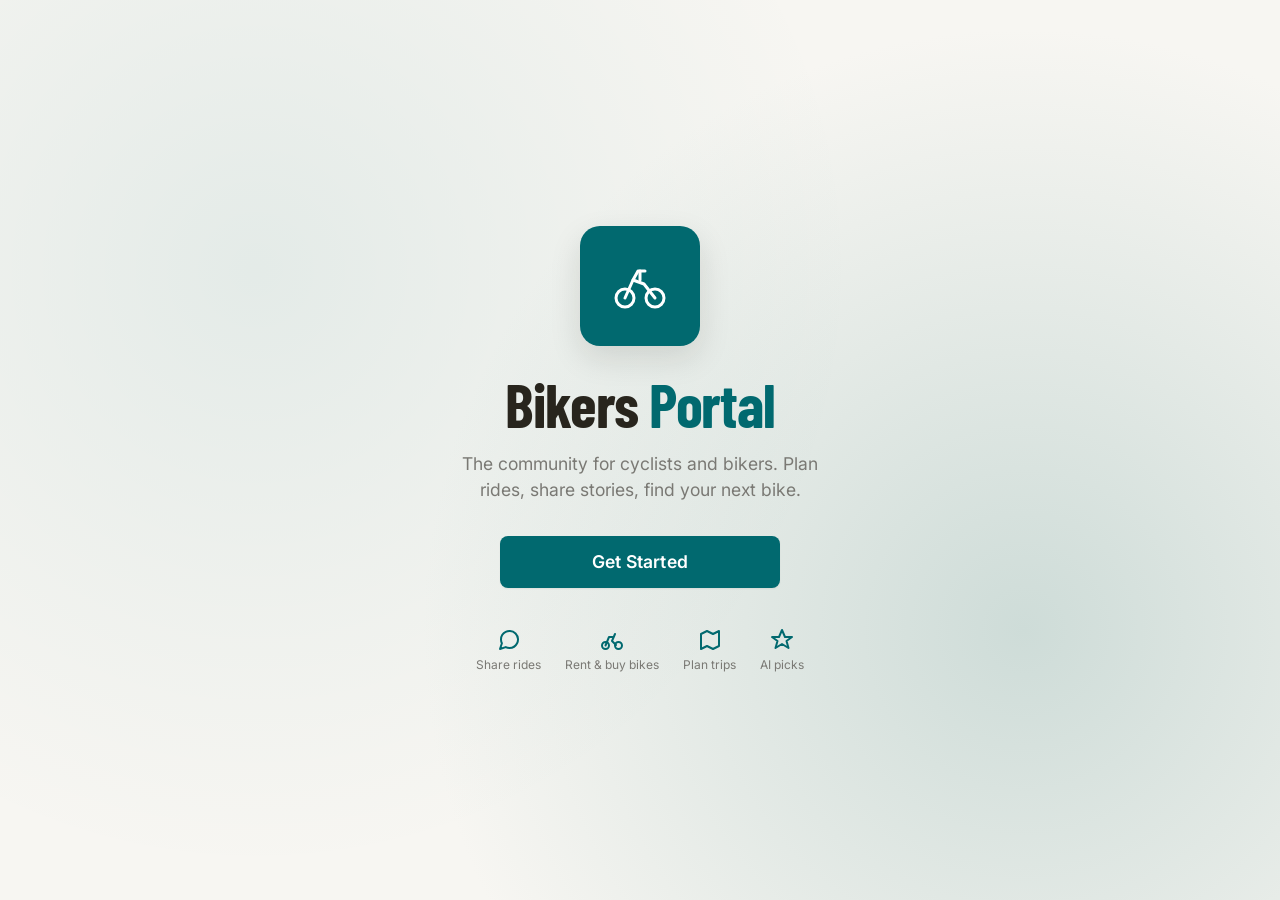
==== commit 6c82dc3a: "feat N: complete frontend" ====
--- a/frontend/index.html
+++ b/frontend/index.html
@@ -1,821 +1,691 @@
-<!DOCTYPE html>
+<!doctype html>
 <html lang="en" data-theme="light">
 <head>
-  <meta charset="UTF-8" />
-  <meta name="viewport" content="width=device-width, initial-scale=1.0" />
-  <meta name="description" content="Bikers Portal — Rent, buy, track rides and connect with the cycling community." />
-  <title>Bikers Portal</title>
-
-  <!-- ── Favicon (inline SVG as data URI) ─────────────── -->
-  <link rel="icon" type="image/svg+xml" href="data:image/svg+xml,
-    <svg xmlns='http://www.w3.org/2000/svg' viewBox='0 0 32 32'>
-      <circle cx='8' cy='22' r='5' fill='none' stroke='%2301696f' stroke-width='2.5'/>
-      <circle cx='24' cy='22' r='5' fill='none' stroke='%2301696f' stroke-width='2.5'/>
-      <path d='M8 22 L16 8 L20 14 L24 22' fill='none' stroke='%2301696f' stroke-width='2.5' stroke-linejoin='round'/>
-      <path d='M16 8 L20 14' fill='none' stroke='%2301696f' stroke-width='2.5'/>
-    </svg>" />
-
-  <!-- ── CSS (load order matters: base → components → layout) ── -->
-  <link rel="stylesheet" href="./assets/css/base.css" />
-  <link rel="stylesheet" href="./assets/css/components.css" />
-  <link rel="stylesheet" href="./assets/css/layout.css" />
+  <meta charset="UTF-8">
+  <meta name="viewport" content="width=device-width, initial-scale=1, viewport-fit=cover">
+  <meta name="color-scheme" content="light dark">
+  <meta name="description" content="Bikers Portal — the community platform for cyclists and bikers. Share rides, find bikes, plan trips, and get AI-powered recommendations.">
+  <meta name="theme-color" content="#01696f">
+  <title>Bikers Portal — Ride, Share, Explore</title>
+
+  <link rel="icon" type="image/svg+xml" href="./assets/images/logo.svg">
+  <link rel="apple-touch-icon" href="./assets/images/logo.svg">
+
+  <link rel="preconnect" href="https://fonts.googleapis.com">
+  <link rel="preconnect" href="https://fonts.gstatic.com" crossorigin>
+  <link rel="stylesheet" href="https://fonts.googleapis.com/css2?family=Barlow:ital,wght@0,400;0,500;0,600;0,700;1,400&family=Barlow+Condensed:wght@600;700&family=Inter:wght@300..700&display=swap">
+
+  <link rel="stylesheet" href="./assets/css/base.css">
+  <link rel="stylesheet" href="./assets/css/components.css">
+  <link rel="stylesheet" href="./assets/css/layout.css">
 </head>
-
 <body>
 
-<!-- ════════════════════════════════════════════════════════
-     SPLASH SCREEN
-════════════════════════════════════════════════════════ -->
-<div id="splash" role="status" aria-label="Loading Bikers Portal">
-  <!-- Inline SVG logo -->
-  <svg width="56" height="56" viewBox="0 0 32 32" fill="none"
-       xmlns="http://www.w3.org/2000/svg" aria-hidden="true">
-    <circle cx="8"  cy="22" r="5" stroke="var(--color-primary)" stroke-width="2.5"/>
-    <circle cx="24" cy="22" r="5" stroke="var(--color-primary)" stroke-width="2.5"/>
-    <path d="M8 22 L16 8 L20 14 L24 22"
-          stroke="var(--color-primary)" stroke-width="2.5"
-          stroke-linejoin="round" fill="none"/>
-    <path d="M16 8 L20 14"
-          stroke="var(--color-primary)" stroke-width="2.5"
-          stroke-linecap="round" fill="none"/>
-  </svg>
-  <div class="splash-spinner" aria-hidden="true"></div>
-</div>
-
-
-<!-- ════════════════════════════════════════════════════════
-     AUTH SHELL  (login / register)
-════════════════════════════════════════════════════════ -->
-<div id="auth-shell" role="main" aria-label="Authentication">
-
-  <!-- Left: form panel -->
-  <div class="auth-panel">
-    <div class="auth-form-box">
-
-      <!-- Brand -->
-      <div class="auth-brand" aria-label="Bikers Portal">
-        <svg width="36" height="36" viewBox="0 0 32 32" fill="none"
-             xmlns="http://www.w3.org/2000/svg" aria-hidden="true">
-          <circle cx="8"  cy="22" r="5" stroke="var(--color-primary)" stroke-width="2.5"/>
-          <circle cx="24" cy="22" r="5" stroke="var(--color-primary)" stroke-width="2.5"/>
-          <path d="M8 22 L16 8 L20 14 L24 22"
-                stroke="var(--color-primary)" stroke-width="2.5"
-                stroke-linejoin="round" fill="none"/>
-          <path d="M16 8 L20 14"
-                stroke="var(--color-primary)" stroke-width="2.5"
-                stroke-linecap="round" fill="none"/>
+  <!-- ============================================================
+       SPLASH SCREEN
+       ============================================================ -->
+  <section id="splash" aria-labelledby="splash-title" role="region">
+    <div class="splash__inner">
+      <div class="splash__logo" aria-hidden="true">
+        <svg viewBox="0 0 64 64" fill="none" stroke="currentColor" stroke-width="3" stroke-linecap="round" stroke-linejoin="round">
+          <circle cx="17" cy="44" r="9"/>
+          <circle cx="47" cy="44" r="9"/>
+          <path d="M17 44l8-18 11 4 11 14"/>
+          <path d="M25 26l5-9h7"/>
+          <path d="M32 17v9"/>
         </svg>
-        <span class="auth-brand__name">Bikers Portal</span>
-      </div>
-
-      <!-- ── Login Form ── -->
-      <div id="login-view">
-        <h1 class="auth-title">Welcome back</h1>
-        <p class="auth-subtitle">Sign in to your account to continue.</p>
-
-        <form class="auth-form" id="login-form" novalidate>
-          <div class="form-group">
-            <label class="form-label required" for="login-email">Email Address</label>
-            <input type="email" id="login-email" class="form-control"
-                   placeholder="you@example.com"
-                   autocomplete="email" required />
-          </div>
-
-          <div class="form-group">
-            <label class="form-label required" for="login-password">Password</label>
-            <div class="input-group">
-              <input type="password" id="login-password" class="form-control"
-                     placeholder="••••••••"
-                     autocomplete="current-password" required
-                     style="padding-right: var(--space-10);" />
-              <button type="button"
-                      class="input-icon input-icon-right pass-toggle-btn"
-                      data-target="login-password"
-                      aria-label="Show password">
-                <svg width="15" height="15" viewBox="0 0 24 24" fill="none"
-                     stroke="currentColor" stroke-width="2" aria-hidden="true">
-                  <path d="M1 12s4-8 11-8 11 8 11 8-4 8-11 8-11-8-11-8z"/>
-                  <circle cx="12" cy="12" r="3"/>
-                </svg>
-              </button>
-            </div>
-          </div>
-
-          <!-- Alert -->
-          <div id="login-alert" class="alert alert-error"
-               style="display:none;" role="alert" aria-live="assertive">
-            <svg width="18" height="18" viewBox="0 0 24 24" fill="none"
-                 stroke="currentColor" stroke-width="2" aria-hidden="true">
-              <circle cx="12" cy="12" r="10"/>
-              <line x1="12" y1="8" x2="12" y2="12"/>
-              <line x1="12" y1="16" x2="12.01" y2="16"/>
-            </svg>
-            <span id="login-alert-msg"></span>
-          </div>
-
-          <button type="submit" class="btn btn-primary auth-submit-btn" id="login-btn">
-            Sign In
-          </button>
-        </form>
-
-        <p class="auth-footer">
-          Don't have an account?
-          <span class="auth-link" id="go-register" tabindex="0" role="button"
-                aria-label="Switch to register">Create one</span>
-        </p>
-      </div><!-- /login-view -->
-
-      <!-- ── Register Form ── -->
-      <div id="register-view" style="display:none;">
-        <h1 class="auth-title">Create account</h1>
-        <p class="auth-subtitle">Join the community of riders.</p>
-
-        <form class="auth-form" id="register-form" novalidate>
-          <div class="form-group">
-            <label class="form-label required" for="reg-name">Full Name</label>
-            <input type="text" id="reg-name" class="form-control"
-                   placeholder="Your name"
-                   autocomplete="name" required />
-          </div>
-
-          <div class="form-group">
-            <label class="form-label required" for="reg-email">Email Address</label>
-            <input type="email" id="reg-email" class="form-control"
-                   placeholder="you@example.com"
-                   autocomplete="email" required />
-          </div>
-
-          <div class="form-group">
-            <label class="form-label required" for="reg-password">Password</label>
-            <div class="input-group">
-              <input type="password" id="reg-password" class="form-control"
-                     placeholder="Min. 8 characters"
-                     autocomplete="new-password" required minlength="8"
-                     style="padding-right: var(--space-10);" />
-              <button type="button"
-                      class="input-icon input-icon-right pass-toggle-btn"
-                      data-target="reg-password"
-                      aria-label="Show password">
-                <svg width="15" height="15" viewBox="0 0 24 24" fill="none"
-                     stroke="currentColor" stroke-width="2" aria-hidden="true">
-                  <path d="M1 12s4-8 11-8 11 8 11 8-4 8-11 8-11-8-11-8z"/>
-                  <circle cx="12" cy="12" r="3"/>
-                </svg>
-              </button>
-            </div>
-          </div>
-
-          <!-- Alert -->
-          <div id="register-alert" class="alert alert-error"
-               style="display:none;" role="alert" aria-live="assertive">
-            <svg width="18" height="18" viewBox="0 0 24 24" fill="none"
-                 stroke="currentColor" stroke-width="2" aria-hidden="true">
-              <circle cx="12" cy="12" r="10"/>
-              <line x1="12" y1="8" x2="12" y2="12"/>
-              <line x1="12" y1="16" x2="12.01" y2="16"/>
-            </svg>
-            <span id="register-alert-msg"></span>
-          </div>
-
-          <button type="submit" class="btn btn-primary auth-submit-btn" id="register-btn">
-            Create Account
-          </button>
-        </form>
-
-        <p class="auth-footer">
-          Already have an account?
-          <span class="auth-link" id="go-login" tabindex="0" role="button"
-                aria-label="Switch to login">Sign in</span>
-        </p>
-      </div><!-- /register-view -->
-
-    </div><!-- /auth-form-box -->
-  </div><!-- /auth-panel -->
-
-  <!-- Right: hero panel (hidden on mobile) -->
-  <div class="auth-hero" aria-hidden="true">
-    <div class="auth-hero__content">
-      <p class="auth-hero__tagline">Your ride,<br/>your community.</p>
-      <div class="auth-hero__feature">
-        <svg width="20" height="20" viewBox="0 0 24 24" fill="none"
-             stroke="currentColor" stroke-width="2">
-          <circle cx="5" cy="17" r="3"/>
-          <circle cx="19" cy="17" r="3"/>
-          <path d="M12 17V7l-2 2"/>
-          <path d="M8 12l4-4 4 4"/>
-        </svg>
-        Browse &amp; rent bikes near you
-      </div>
-      <div class="auth-hero__feature">
-        <svg width="20" height="20" viewBox="0 0 24 24" fill="none"
-             stroke="currentColor" stroke-width="2">
-          <polygon points="3 11 22 2 13 21 11 13 3 11"/>
-        </svg>
-        Plan and track every ride
-      </div>
-      <div class="auth-hero__feature">
-        <svg width="20" height="20" viewBox="0 0 24 24" fill="none"
-             stroke="currentColor" stroke-width="2">
-          <path d="M21 15a2 2 0 0 1-2 2H7l-4 4V5a2 2 0 0 1 2-2h14a2 2 0 0 1 2 2z"/>
-        </svg>
-        Connect with the community
+      </div>
+      <h1 id="splash-title" class="splash__title">Bikers <span>Portal</span></h1>
+      <p class="splash__tagline">The community for cyclists and bikers. Plan rides, share stories, find your next bike.</p>
+
+      <div class="splash__actions">
+        <button type="button" class="btn btn--primary btn--lg" data-action="get-started">
+          Get Started
+        </button>
+      </div>
+
+      <div class="splash__features">
+        <div class="splash__feature">
+          <svg viewBox="0 0 24 24" fill="none" stroke="currentColor" stroke-width="2" stroke-linecap="round" stroke-linejoin="round" aria-hidden="true">
+            <path d="M21 11.5a8.38 8.38 0 01-.9 3.8 8.5 8.5 0 01-7.6 4.7 8.38 8.38 0 01-3.8-.9L3 21l1.9-5.7a8.38 8.38 0 01-.9-3.8 8.5 8.5 0 014.7-7.6 8.38 8.38 0 013.8-.9h.5a8.48 8.48 0 018 8v.5z"/>
+          </svg>
+          Share rides
+        </div>
+        <div class="splash__feature">
+          <svg viewBox="0 0 24 24" fill="none" stroke="currentColor" stroke-width="2" stroke-linecap="round" stroke-linejoin="round" aria-hidden="true">
+            <circle cx="5.5" cy="17.5" r="3.5"/><circle cx="18.5" cy="17.5" r="3.5"/><path d="M15 6l-3 7 4 4M5.5 17.5L9 9h3.5"/>
+          </svg>
+          Rent &amp; buy bikes
+        </div>
+        <div class="splash__feature">
+          <svg viewBox="0 0 24 24" fill="none" stroke="currentColor" stroke-width="2" stroke-linecap="round" stroke-linejoin="round" aria-hidden="true">
+            <polygon points="3 6 9 3 15 6 21 3 21 18 15 21 9 18 3 21 3 6"/>
+          </svg>
+          Plan trips
+        </div>
+        <div class="splash__feature">
+          <svg viewBox="0 0 24 24" fill="none" stroke="currentColor" stroke-width="2" stroke-linecap="round" stroke-linejoin="round" aria-hidden="true">
+            <path d="M12 2l3 7h7l-5.5 4 2 7L12 16l-6.5 4 2-7L2 9h7z"/>
+          </svg>
+          AI picks
+        </div>
       </div>
     </div>
-  </div>
-
-</div><!-- /auth-shell -->
-
-
-<!-- ════════════════════════════════════════════════════════
-     APP SHELL  (authenticated)
-════════════════════════════════════════════════════════ -->
-<div id="app-shell" aria-label="Bikers Portal application">
-
-  <!-- ── Sidebar overlay (mobile) ── -->
-  <div id="sidebar-overlay" aria-hidden="true"></div>
-
-  <!-- ── Sidebar ── -->
-  <nav id="app-sidebar" aria-label="Main navigation">
-
-    <!-- Brand + collapse toggle -->
-    <div class="sidebar-brand">
-      <svg width="28" height="28" viewBox="0 0 32 32" fill="none"
-           xmlns="http://www.w3.org/2000/svg" aria-hidden="true" style="flex-shrink:0;">
-        <circle cx="8"  cy="22" r="5" stroke="var(--color-primary)" stroke-width="2.5"/>
-        <circle cx="24" cy="22" r="5" stroke="var(--color-primary)" stroke-width="2.5"/>
-        <path d="M8 22 L16 8 L20 14 L24 22"
-              stroke="var(--color-primary)" stroke-width="2.5"
-              stroke-linejoin="round" fill="none"/>
-        <path d="M16 8 L20 14"
-              stroke="var(--color-primary)" stroke-width="2.5"
-              stroke-linecap="round" fill="none"/>
-      </svg>
-      <span class="sidebar-brand__name">Bikers Portal</span>
-      <button id="sidebar-collapse-btn"
-              class="btn btn-ghost btn-icon btn-sm"
-              style="margin-left:auto;"
-              aria-label="Collapse sidebar" aria-pressed="false">
-        <svg width="16" height="16" viewBox="0 0 24 24" fill="none"
-             stroke="currentColor" stroke-width="2" aria-hidden="true">
+  </section>
+
+  <!-- ============================================================
+       AUTH SCREEN (login / register)
+       ============================================================ -->
+  <section id="auth-screen" aria-labelledby="auth-title" role="region" class="is-hidden">
+    <div class="auth-card">
+      <div class="auth-card__header">
+        <div class="auth-card__logo" aria-hidden="true">
+          <svg viewBox="0 0 64 64" fill="none" stroke="currentColor" stroke-width="3" stroke-linecap="round" stroke-linejoin="round">
+            <circle cx="17" cy="44" r="9"/>
+            <circle cx="47" cy="44" r="9"/>
+            <path d="M17 44l8-18 11 4 11 14"/>
+            <path d="M25 26l5-9h7"/>
+            <path d="M32 17v9"/>
+          </svg>
+        </div>
+        <h1 id="auth-title" class="auth-card__title">Welcome back</h1>
+        <p class="auth-card__subtitle">Sign in to continue your ride</p>
+      </div>
+
+      <!-- LOGIN FORM -->
+      <form id="login-form" class="form" novalidate>
+        <div id="login-alert" aria-live="polite"></div>
+
+        <div class="form__group">
+          <label class="form__label form__label--required" for="login-email">Email</label>
+          <input class="form__input" type="email" id="login-email" name="email" required autocomplete="email" placeholder="rider@bikersportal.com">
+        </div>
+
+        <div class="form__group">
+          <label class="form__label form__label--required" for="login-password">Password</label>
+          <input class="form__input" type="password" id="login-password" name="password" required autocomplete="current-password" minlength="6" placeholder="••••••••">
+        </div>
+
+        <button type="submit" class="btn btn--primary btn--block btn--lg" data-action="login-submit">
+          Sign in
+        </button>
+      </form>
+
+      <!-- REGISTER FORM (hidden by default) -->
+      <form id="register-form" class="form" novalidate hidden>
+        <div id="register-alert" aria-live="polite"></div>
+
+        <div class="form__group">
+          <label class="form__label form__label--required" for="register-name">Full name</label>
+          <input class="form__input" type="text" id="register-name" name="name" required autocomplete="name" placeholder="Your name" minlength="2">
+        </div>
+
+        <div class="form__group">
+          <label class="form__label form__label--required" for="register-email">Email</label>
+          <input class="form__input" type="email" id="register-email" name="email" required autocomplete="email" placeholder="rider@bikersportal.com">
+        </div>
+
+        <div class="form__group">
+          <label class="form__label form__label--required" for="register-password">Password</label>
+          <input class="form__input" type="password" id="register-password" name="password" required autocomplete="new-password" minlength="6" placeholder="At least 6 characters">
+        </div>
+
+        <div class="form__group">
+          <label class="form__label" for="register-location">Location (optional)</label>
+          <input class="form__input" type="text" id="register-location" name="location" placeholder="Bengaluru, India">
+        </div>
+
+        <button type="submit" class="btn btn--primary btn--block btn--lg" data-action="register-submit">
+          Create account
+        </button>
+      </form>
+
+      <div class="auth-card__toggle">
+        <span id="auth-toggle-text">New here?</span>
+        <button type="button" data-action="auth-toggle">Create an account</button>
+      </div>
+    </div>
+  </section>
+
+  <!-- ============================================================
+       APP SHELL
+       ============================================================ -->
+  <div id="app" class="app" hidden>
+
+    <!-- Mobile sidebar backdrop -->
+    <div class="sidebar__backdrop" data-action="close-sidebar" aria-hidden="true"></div>
+
+    <!-- SIDEBAR -->
+    <aside class="sidebar" id="sidebar" aria-label="Primary navigation">
+      <div class="sidebar__brand">
+        <div class="sidebar__brand-logo" aria-hidden="true">
+          <svg viewBox="0 0 64 64" fill="none" stroke="currentColor" stroke-width="3" stroke-linecap="round" stroke-linejoin="round">
+            <circle cx="17" cy="44" r="9"/>
+            <circle cx="47" cy="44" r="9"/>
+            <path d="M17 44l8-18 11 4 11 14"/>
+            <path d="M25 26l5-9h7"/>
+            <path d="M32 17v9"/>
+          </svg>
+        </div>
+        <div class="sidebar__brand-name">Bikers <span>Portal</span></div>
+      </div>
+
+      <nav class="sidebar__nav" id="sidebar-nav">
+        <div class="sidebar__section-title">Main</div>
+
+        <a class="nav-link" href="#feed" data-route="feed">
+          <svg viewBox="0 0 24 24" fill="none" stroke="currentColor" stroke-width="2" stroke-linecap="round" stroke-linejoin="round" aria-hidden="true">
+            <path d="M4 22h16a2 2 0 002-2V4a2 2 0 00-2-2H8a2 2 0 00-2 2v16a2 2 0 002 2z"/>
+            <path d="M18 14h-8M15 18h-5M10 6h8v4h-8z"/>
+          </svg>
+          <span>Feed</span>
+        </a>
+
+        <a class="nav-link" href="#bikes" data-route="bikes">
+          <svg viewBox="0 0 24 24" fill="none" stroke="currentColor" stroke-width="2" stroke-linecap="round" stroke-linejoin="round" aria-hidden="true">
+            <circle cx="5.5" cy="17.5" r="3.5"/>
+            <circle cx="18.5" cy="17.5" r="3.5"/>
+            <path d="M15 6l-3 7 4 4M5.5 17.5L9 9h3.5"/>
+          </svg>
+          <span>Bikes</span>
+        </a>
+
+        <a class="nav-link" href="#recommendation" data-route="recommendation">
+          <svg viewBox="0 0 24 24" fill="none" stroke="currentColor" stroke-width="2" stroke-linecap="round" stroke-linejoin="round" aria-hidden="true">
+            <path d="M12 2l3 7h7l-5.5 4 2 7L12 16l-6.5 4 2-7L2 9h7z"/>
+          </svg>
+          <span>AI Picks</span>
+        </a>
+
+        <a class="nav-link" href="#trip" data-route="trip">
+          <svg viewBox="0 0 24 24" fill="none" stroke="currentColor" stroke-width="2" stroke-linecap="round" stroke-linejoin="round" aria-hidden="true">
+            <polygon points="3 6 9 3 15 6 21 3 21 18 15 21 9 18 3 21 3 6"/>
+            <line x1="9" y1="3" x2="9" y2="18"/>
+            <line x1="15" y1="6" x2="15" y2="21"/>
+          </svg>
+          <span>Trip Planner</span>
+        </a>
+
+        <a class="nav-link" href="#profile" data-route="profile">
+          <svg viewBox="0 0 24 24" fill="none" stroke="currentColor" stroke-width="2" stroke-linecap="round" stroke-linejoin="round" aria-hidden="true">
+            <path d="M20 21v-2a4 4 0 00-4-4H8a4 4 0 00-4 4v2"/>
+            <circle cx="12" cy="7" r="4"/>
+          </svg>
+          <span>Profile</span>
+        </a>
+      </nav>
+
+      <div class="sidebar__footer">
+        <div>v1.0 · Bikers Portal</div>
+        <div style="margin-top:4px; opacity:0.7;">Built for riders, by riders</div>
+      </div>
+    </aside>
+
+    <!-- TOPBAR -->
+    <header class="topbar" role="banner">
+      <button type="button" class="topbar__menu-btn" data-action="toggle-sidebar" aria-label="Open navigation">
+        <svg viewBox="0 0 24 24" width="22" height="22" fill="none" stroke="currentColor" stroke-width="2" stroke-linecap="round" stroke-linejoin="round" aria-hidden="true">
+          <line x1="3" y1="6" x2="21" y2="6"/>
           <line x1="3" y1="12" x2="21" y2="12"/>
-          <line x1="3" y1="6"  x2="21" y2="6"/>
           <line x1="3" y1="18" x2="21" y2="18"/>
         </svg>
       </button>
+
+      <h1 class="topbar__title" id="topbar-title">Feed</h1>
+
+      <div class="topbar__spacer"></div>
+
+      <div class="topbar__actions">
+        <button type="button" class="icon-btn" id="theme-toggle" aria-label="Toggle dark mode">
+          <svg class="icon-sun" viewBox="0 0 24 24" width="20" height="20" fill="none" stroke="currentColor" stroke-width="2" stroke-linecap="round" stroke-linejoin="round" aria-hidden="true">
+            <circle cx="12" cy="12" r="5"/>
+            <line x1="12" y1="1" x2="12" y2="3"/>
+            <line x1="12" y1="21" x2="12" y2="23"/>
+            <line x1="4.22" y1="4.22" x2="5.64" y2="5.64"/>
+            <line x1="18.36" y1="18.36" x2="19.78" y2="19.78"/>
+            <line x1="1" y1="12" x2="3" y2="12"/>
+            <line x1="21" y1="12" x2="23" y2="12"/>
+            <line x1="4.22" y1="19.78" x2="5.64" y2="18.36"/>
+            <line x1="18.36" y1="5.64" x2="19.78" y2="4.22"/>
+          </svg>
+          <svg class="icon-moon" viewBox="0 0 24 24" width="20" height="20" fill="none" stroke="currentColor" stroke-width="2" stroke-linecap="round" stroke-linejoin="round" aria-hidden="true" style="display:none;">
+            <path d="M21 12.79A9 9 0 1111.21 3 7 7 0 0021 12.79z"/>
+          </svg>
+        </button>
+
+        <div class="menu" id="user-menu">
+          <button type="button" class="icon-btn" data-menu-toggle aria-label="Open user menu" style="padding:0; width:auto; height:auto; min-width:0;">
+            <span class="avatar avatar--sm" id="user-avatar" data-color="1">R</span>
+          </button>
+          <div class="menu__panel" role="menu">
+            <div style="padding:var(--space-2) var(--space-3); border-bottom:1px solid var(--color-divider); margin-bottom:var(--space-1);">
+              <div style="font-weight:600; font-size:var(--text-sm);" id="user-menu-name">Rider</div>
+              <div style="font-size:var(--text-xs); color:var(--color-text-muted);" id="user-menu-email">rider@bikersportal.com</div>
+            </div>
+            <a href="#profile" class="menu__item" role="menuitem" data-action="close-sidebar-menu">
+              <svg viewBox="0 0 24 24" width="16" height="16" fill="none" stroke="currentColor" stroke-width="2" stroke-linecap="round" stroke-linejoin="round" aria-hidden="true">
+                <path d="M20 21v-2a4 4 0 00-4-4H8a4 4 0 00-4 4v2"/>
+                <circle cx="12" cy="7" r="4"/>
+              </svg>
+              My Profile
+            </a>
+            <a href="#trip" class="menu__item" role="menuitem" data-action="close-sidebar-menu">
+              <svg viewBox="0 0 24 24" width="16" height="16" fill="none" stroke="currentColor" stroke-width="2" stroke-linecap="round" stroke-linejoin="round" aria-hidden="true">
+                <polygon points="3 6 9 3 15 6 21 3 21 18 15 21 9 18 3 21 3 6"/>
+              </svg>
+              My Trips
+            </a>
+            <div class="menu__divider"></div>
+            <button type="button" class="menu__item menu__item--danger" role="menuitem" data-action="logout">
+              <svg viewBox="0 0 24 24" width="16" height="16" fill="none" stroke="currentColor" stroke-width="2" stroke-linecap="round" stroke-linejoin="round" aria-hidden="true">
+                <path d="M9 21H5a2 2 0 01-2-2V5a2 2 0 012-2h4"/>
+                <polyline points="16 17 21 12 16 7"/>
+                <line x1="21" y1="12" x2="9" y2="12"/>
+              </svg>
+              Logout
+            </button>
+          </div>
+        </div>
+      </div>
+    </header>
+
+    <!-- MAIN CONTENT MOUNT -->
+    <main class="main" role="main">
+      <div id="page-content" class="page-content" aria-live="polite">
+        <!-- Page fragments load here -->
+      </div>
+    </main>
+  </div>
+
+  <!-- ============================================================
+       COMMENTS MODAL (global)
+       ============================================================ -->
+  <div class="modal-backdrop" id="comments-modal" role="dialog" aria-modal="true" aria-labelledby="comments-modal-title" aria-hidden="true">
+    <div class="modal">
+      <div class="modal__header">
+        <div>
+          <h2 class="modal__title" id="comments-modal-title">Comments</h2>
+          <p class="text-muted" style="font-size:var(--text-xs); margin-top:2px;" id="comments-modal-subtitle">Join the discussion</p>
+        </div>
+        <button type="button" class="icon-btn" data-modal-close aria-label="Close comments">
+          <svg viewBox="0 0 24 24" width="20" height="20" fill="none" stroke="currentColor" stroke-width="2" stroke-linecap="round" stroke-linejoin="round" aria-hidden="true">
+            <path d="M18 6L6 18M6 6l12 12"/>
+          </svg>
+        </button>
+      </div>
+      <div class="modal__body">
+        <div class="comments-list" id="comments-list" aria-live="polite"></div>
+        <form id="comment-form" class="comments-form">
+          <textarea id="comment-text" class="form__textarea" placeholder="Write a comment..." required maxlength="500" rows="2"></textarea>
+          <div style="display:flex; justify-content:flex-end; gap:var(--space-2);">
+            <button type="button" class="btn btn--secondary btn--sm" data-modal-close>Cancel</button>
+            <button type="submit" class="btn btn--primary btn--sm" id="comment-submit-btn">
+              <svg viewBox="0 0 24 24" width="16" height="16" fill="none" stroke="currentColor" stroke-width="2" stroke-linecap="round" stroke-linejoin="round" aria-hidden="true">
+                <line x1="22" y1="2" x2="11" y2="13"/>
+                <polygon points="22 2 15 22 11 13 2 9 22 2"/>
+              </svg>
+              Comment
+            </button>
+          </div>
+        </form>
+      </div>
     </div>
-
-    <!-- Nav items -->
-    <div class="sidebar-nav" role="list">
-      <div class="sidebar-nav__label">Menu</div>
-
-      <a href="#feed" class="nav-item" data-route="feed" role="listitem"
-         aria-label="Community Feed">
-        <svg class="nav-icon" viewBox="0 0 24 24" fill="none"
-             stroke="currentColor" stroke-width="2" aria-hidden="true">
-          <path d="M3 9l9-7 9 7v11a2 2 0 0 1-2 2H5a2 2 0 0 1-2-2z"/>
-          <polyline points="9 22 9 12 15 12 15 22"/>
-        </svg>
-        <span class="nav-label">Feed</span>
-      </a>
-
-      <a href="#bikes" class="nav-item" data-route="bikes" role="listitem"
-         aria-label="Bikes — Rent and Buy">
-        <svg class="nav-icon" viewBox="0 0 24 24" fill="none"
-             stroke="currentColor" stroke-width="2" aria-hidden="true">
-          <circle cx="5" cy="17" r="3"/>
-          <circle cx="19" cy="17" r="3"/>
-          <path d="M12 17V7l-2 2"/>
-          <path d="M8 12l4-4 4 4"/>
-        </svg>
-        <span class="nav-label">Bikes</span>
-      </a>
-
-      <a href="#recommendation" class="nav-item" data-route="recommendation" role="listitem"
-         aria-label="AI Bike Recommendations">
-        <svg class="nav-icon" viewBox="0 0 24 24" fill="none"
-             stroke="currentColor" stroke-width="2" aria-hidden="true">
-          <polygon points="12 2 15.09 8.26 22 9.27 17 14.14 18.18 21.02 12 17.77 5.82 21.02 7 14.14 2 9.27 8.91 8.26 12 2"/>
-        </svg>
-        <span class="nav-label">AI Picks</span>
-      </a>
-
-      <a href="#trips" class="nav-item" data-route="trips" role="listitem"
-         aria-label="Trip Planner">
-        <svg class="nav-icon" viewBox="0 0 24 24" fill="none"
-             stroke="currentColor" stroke-width="2" aria-hidden="true">
-          <polygon points="3 11 22 2 13 21 11 13 3 11"/>
-        </svg>
-        <span class="nav-label">Trips</span>
-      </a>
-
-      <a href="#profile" class="nav-item" data-route="profile" role="listitem"
-         aria-label="My Profile">
-        <svg class="nav-icon" viewBox="0 0 24 24" fill="none"
-             stroke="currentColor" stroke-width="2" aria-hidden="true">
-          <path d="M20 21v-2a4 4 0 0 0-4-4H8a4 4 0 0 0-4 4v2"/>
-          <circle cx="12" cy="7" r="4"/>
-        </svg>
-        <span class="nav-label">Profile</span>
-      </a>
-    </div><!-- /sidebar-nav -->
-
-    <!-- User footer -->
-    <div class="sidebar-footer">
-      <div class="sidebar-user" id="sidebar-user-btn"
-           aria-label="User account" role="button" tabindex="0">
-        <div class="avatar avatar-sm"
-             id="sidebar-avatar"
-             style="background: var(--color-primary-highlight); color: var(--color-primary);">
-          R
-        </div>
-        <div class="sidebar-user__info">
-          <div class="sidebar-user__name"  id="sidebar-user-name">Rider</div>
-          <div class="sidebar-user__email" id="sidebar-user-email">—</div>
-        </div>
-      </div>
-    </div>
-
-  </nav><!-- /app-sidebar -->
-
-
-  <!-- ── Topbar ── -->
-  <header id="app-topbar" role="banner">
-    <!-- Hamburger — mobile only -->
-    <button id="sidebar-mobile-toggle"
-            class="btn btn-ghost btn-icon"
-            aria-label="Open navigation menu"
-            aria-expanded="false"
-            aria-controls="app-sidebar">
-      <svg width="20" height="20" viewBox="0 0 24 24" fill="none"
-           stroke="currentColor" stroke-width="2" aria-hidden="true">
-        <line x1="3" y1="12" x2="21" y2="12"/>
-        <line x1="3" y1="6"  x2="21" y2="6"/>
-        <line x1="3" y1="18" x2="21" y2="18"/>
-      </svg>
-    </button>
-
-    <!-- Breadcrumb -->
-    <div class="topbar-breadcrumb" id="topbar-title" aria-live="polite">
-      Feed
-    </div>
-
-    <!-- Actions -->
-    <div class="topbar-actions">
-
-      <!-- Search (desktop) -->
-      <div class="input-group" style="display:none; width:220px;" id="topbar-search-wrap">
-        <span class="input-icon" aria-hidden="true">
-          <svg width="14" height="14" viewBox="0 0 24 24" fill="none"
-               stroke="currentColor" stroke-width="2">
-            <circle cx="11" cy="11" r="8"/>
-            <line x1="21" y1="21" x2="16.65" y2="16.65"/>
-          </svg>
-        </span>
-        <input type="search" id="topbar-search" class="form-control form-control-sm"
-               placeholder="Search…"
-               aria-label="Global search"
-               style="padding-left:var(--space-9); border-radius:var(--radius-full);" />
-      </div>
-
-      <!-- Notifications -->
-      <div class="notif-bell">
-        <button class="btn btn-ghost btn-icon"
-                id="notif-btn"
-                aria-label="Notifications" aria-haspopup="true">
-          <svg width="18" height="18" viewBox="0 0 24 24" fill="none"
-               stroke="currentColor" stroke-width="2" aria-hidden="true">
-            <path d="M18 8A6 6 0 0 0 6 8c0 7-3 9-3 9h18s-3-2-3-9"/>
-            <path d="M13.73 21a2 2 0 0 1-3.46 0"/>
-          </svg>
-        </button>
-        <span class="notif-dot" id="notif-dot" aria-hidden="true"></span>
-      </div>
-
-      <!-- Theme toggle -->
-      <button id="theme-toggle"
-              class="btn btn-ghost btn-icon"
-              data-theme-toggle
-              aria-label="Switch to dark mode">
-        <!-- Icon injected by JS -->
-        <svg width="18" height="18" viewBox="0 0 24 24" fill="none"
-             stroke="currentColor" stroke-width="2" aria-hidden="true">
-          <circle cx="12" cy="12" r="5"/>
-          <path d="M12 1v2M12 21v2M4.22 4.22l1.42 1.42M18.36 18.36l1.42 1.42
-                   M1 12h2M21 12h2M4.22 19.78l1.42-1.42M18.36 5.64l1.42-1.42"/>
-        </svg>
-      </button>
-
-      <!-- User dropdown -->
-      <div class="dropdown" id="topbar-user-dropdown">
-        <button class="topbar-user-trigger btn btn-ghost"
-                id="topbar-user-btn"
-                aria-haspopup="true"
-                aria-expanded="false"
-                aria-label="User menu">
-          <div class="avatar avatar-sm"
-               id="topbar-avatar"
-               style="background:var(--color-primary-highlight); color:var(--color-primary);">
-            R
-          </div>
-          <svg width="12" height="12" viewBox="0 0 24 24" fill="none"
-               stroke="currentColor" stroke-width="2.5" aria-hidden="true">
-            <polyline points="6 9 12 15 18 9"/>
-          </svg>
-        </button>
-
-        <div class="dropdown-menu" id="topbar-dropdown-menu" role="menu">
-          <div style="padding:var(--space-3) var(--space-4); border-bottom:1px solid var(--color-divider);">
-            <div style="font-size:var(--text-sm);font-weight:600;" id="dd-user-name">Rider</div>
-            <div style="font-size:var(--text-xs);color:var(--color-text-muted);" id="dd-user-email">—</div>
-          </div>
-          <a href="#profile" class="dropdown-item" role="menuitem">
-            <svg width="15" height="15" viewBox="0 0 24 24" fill="none"
-                 stroke="currentColor" stroke-width="2" aria-hidden="true">
-              <path d="M20 21v-2a4 4 0 0 0-4-4H8a4 4 0 0 0-4 4v2"/>
-              <circle cx="12" cy="7" r="4"/>
-            </svg>
-            My Profile
-          </a>
-          <a href="#trips" class="dropdown-item" role="menuitem">
-            <svg width="15" height="15" viewBox="0 0 24 24" fill="none"
-                 stroke="currentColor" stroke-width="2" aria-hidden="true">
-              <polygon points="3 11 22 2 13 21 11 13 3 11"/>
-            </svg>
-            My Trips
-          </a>
-          <div class="dropdown-divider"></div>
-          <button class="dropdown-item danger" id="logout-btn" role="menuitem">
-            <svg width="15" height="15" viewBox="0 0 24 24" fill="none"
-                 stroke="currentColor" stroke-width="2" aria-hidden="true">
-              <path d="M9 21H5a2 2 0 0 1-2-2V5a2 2 0 0 1 2-2h4"/>
-              <polyline points="16 17 21 12 16 7"/>
-              <line x1="21" y1="12" x2="9" y2="12"/>
-            </svg>
-            Sign Out
-          </button>
-        </div>
-      </div>
-
-    </div><!-- /topbar-actions -->
-  </header><!-- /app-topbar -->
-
-
-  <!-- ── Main content area ── -->
-  <main id="app-main" tabindex="-1">
-
-    <!-- Skip link target -->
-    <a class="sr-only" id="main-content-anchor" tabindex="-1" aria-hidden="true">Main content</a>
-
-    <!-- Page fragments are injected here by router.js -->
-    <div id="page-content" role="region" aria-live="polite" aria-label="Page content">
-      <!-- Loading state until router kicks in -->
-      <div style="padding:var(--space-16); text-align:center; color:var(--color-text-muted);">
-        <div class="splash-spinner" style="margin:0 auto;"></div>
-      </div>
-    </div>
-
-  </main>
-
-  <!-- ── Mobile bottom nav ── -->
-  <nav id="mobile-nav" aria-label="Mobile navigation">
-    <button class="mobile-nav-btn active" data-route="feed" aria-label="Feed">
-      <svg width="20" height="20" viewBox="0 0 24 24" fill="none"
-           stroke="currentColor" stroke-width="2" aria-hidden="true">
-        <path d="M3 9l9-7 9 7v11a2 2 0 0 1-2 2H5a2 2 0 0 1-2-2z"/>
-        <polyline points="9 22 9 12 15 12 15 22"/>
-      </svg>
-      Feed
-    </button>
-    <button class="mobile-nav-btn" data-route="bikes" aria-label="Bikes">
-      <svg width="20" height="20" viewBox="0 0 24 24" fill="none"
-           stroke="currentColor" stroke-width="2" aria-hidden="true">
-        <circle cx="5" cy="17" r="3"/>
-        <circle cx="19" cy="17" r="3"/>
-        <path d="M12 17V7l-2 2"/>
-        <path d="M8 12l4-4 4 4"/>
-      </svg>
-      Bikes
-    </button>
-    <button class="mobile-nav-btn" data-route="recommendation" aria-label="AI Picks">
-      <svg width="20" height="20" viewBox="0 0 24 24" fill="none"
-           stroke="currentColor" stroke-width="2" aria-hidden="true">
-        <polygon points="12 2 15.09 8.26 22 9.27 17 14.14 18.18 21.02 12 17.77 5.82 21.02 7 14.14 2 9.27 8.91 8.26 12 2"/>
-      </svg>
-      AI Picks
-    </button>
-    <button class="mobile-nav-btn" data-route="trips" aria-label="Trips">
-      <svg width="20" height="20" viewBox="0 0 24 24" fill="none"
-           stroke="currentColor" stroke-width="2" aria-hidden="true">
-        <polygon points="3 11 22 2 13 21 11 13 3 11"/>
-      </svg>
-      Trips
-    </button>
-    <button class="mobile-nav-btn" data-route="profile" aria-label="Profile">
-      <svg width="20" height="20" viewBox="0 0 24 24" fill="none"
-           stroke="currentColor" stroke-width="2" aria-hidden="true">
-        <path d="M20 21v-2a4 4 0 0 0-4-4H8a4 4 0 0 0-4 4v2"/>
-        <circle cx="12" cy="7" r="4"/>
-      </svg>
-      Profile
-    </button>
-  </nav>
-
-</div><!-- /app-shell -->
-
-
-<!-- ════════════════════════════════════════════════════════
-     TOAST CONTAINER
-════════════════════════════════════════════════════════ -->
-<div id="toast-container" role="region" aria-live="assertive" aria-atomic="true"
-     aria-label="Notifications"></div>
-
-
-<!-- ════════════════════════════════════════════════════════
-     JAVASCRIPT  (deferred, correct load order)
-     state → api → auth → utils → modules → router (last)
-════════════════════════════════════════════════════════ -->
-<script src="./assets/js/state.js"   defer></script>
-<script src="./assets/js/api.js"     defer></script>
-<script src="./assets/js/auth.js"    defer></script>
-<script src="./assets/js/utils.js"   defer></script>
-
-<!-- Page modules -->
-<script src="./assets/js/modules/feed.js"           defer></script>
-<script src="./assets/js/modules/bikes.js"          defer></script>
-<script src="./assets/js/modules/recommendation.js" defer></script>
-<script src="./assets/js/modules/trip.js"           defer></script>
-<script src="./assets/js/modules/profile.js"        defer></script>
-
-<!-- Router must load last so all module init() functions are registered -->
-<script src="./assets/js/router.js" defer></script>
-
-<!-- ── Bootstrap script (inline, runs after defer scripts) ── -->
-<script>
-document.addEventListener('DOMContentLoaded', () => {
-
-  /* ── Splash fade-out ──────────────────────────────────── */
-  const splash = document.getElementById('splash');
-  setTimeout(() => {
-    splash.classList.add('fade-out');
-    setTimeout(() => splash.remove(), 400);
-  }, 600);
-
-  /* ── Theme toggle ─────────────────────────────────────── */
-  const html      = document.documentElement;
-  const themeBtn  = document.getElementById('theme-toggle');
-  const sunIcon   = `<svg width="18" height="18" viewBox="0 0 24 24" fill="none" stroke="currentColor" stroke-width="2" aria-hidden="true"><circle cx="12" cy="12" r="5"/><path d="M12 1v2M12 21v2M4.22 4.22l1.42 1.42M18.36 18.36l1.42 1.42M1 12h2M21 12h2M4.22 19.78l1.42-1.42M18.36 5.64l1.42-1.42"/></svg>`;
-  const moonIcon  = `<svg width="18" height="18" viewBox="0 0 24 24" fill="none" stroke="currentColor" stroke-width="2" aria-hidden="true"><path d="M21 12.79A9 9 0 1 1 11.21 3 7 7 0 0 0 21 12.79z"/></svg>`;
-
-  let currentTheme = window.matchMedia('(prefers-color-scheme: dark)').matches ? 'dark' : 'light';
-  html.setAttribute('data-theme', currentTheme);
-  themeBtn.innerHTML = currentTheme === 'dark' ? sunIcon : moonIcon;
-  themeBtn.setAttribute('aria-label', `Switch to ${currentTheme === 'dark' ? 'light' : 'dark'} mode`);
-
-  themeBtn.addEventListener('click', () => {
-    currentTheme = currentTheme === 'dark' ? 'light' : 'dark';
-    html.setAttribute('data-theme', currentTheme);
-    themeBtn.innerHTML = currentTheme === 'dark' ? sunIcon : moonIcon;
-    themeBtn.setAttribute('aria-label', `Switch to ${currentTheme === 'dark' ? 'light' : 'dark'} mode`);
-  });
-
-  /* ── Toast system ─────────────────────────────────────── */
-  window.showToast = (message, type = 'info', duration = 3500) => {
-    const container = document.getElementById('toast-container');
-    const toast     = document.createElement('div');
-    const icons = {
-      success: `<svg width="16" height="16" viewBox="0 0 24 24" fill="none" stroke="currentColor" stroke-width="2.5"><polyline points="20 6 9 17 4 12"/></svg>`,
-      error:   `<svg width="16" height="16" viewBox="0 0 24 24" fill="none" stroke="currentColor" stroke-width="2.5"><circle cx="12" cy="12" r="10"/><line x1="15" y1="9" x2="9" y2="15"/><line x1="9" y1="9" x2="15" y2="15"/></svg>`,
-      warning: `<svg width="16" height="16" viewBox="0 0 24 24" fill="none" stroke="currentColor" stroke-width="2.5"><path d="M10.29 3.86L1.82 18a2 2 0 0 0 1.71 3h16.94a2 2 0 0 0 1.71-3L13.71 3.86a2 2 0 0 0-3.42 0z"/><line x1="12" y1="9" x2="12" y2="13"/><line x1="12" y1="17" x2="12.01" y2="17"/></svg>`,
-      info:    `<svg width="16" height="16" viewBox="0 0 24 24" fill="none" stroke="currentColor" stroke-width="2.5"><circle cx="12" cy="12" r="10"/><line x1="12" y1="8" x2="12" y2="12"/><line x1="12" y1="16" x2="12.01" y2="16"/></svg>`,
-    };
-    toast.className = `toast toast-${type}`;
-    toast.innerHTML = `${icons[type] || icons.info}<span>${message}</span>`;
-    container.appendChild(toast);
-    setTimeout(() => {
-      toast.style.transition = 'opacity 0.3s ease, transform 0.3s ease';
-      toast.style.opacity    = '0';
-      toast.style.transform  = 'translateX(32px)';
-      setTimeout(() => toast.remove(), 320);
-    }, duration);
-  };
-
-  /* ── Sidebar collapse (desktop) ──────────────────────── */
-  const appShell   = document.getElementById('app-shell');
-  const collapseBtn = document.getElementById('sidebar-collapse-btn');
-  collapseBtn.addEventListener('click', () => {
-    const collapsed = appShell.classList.toggle('sidebar-collapsed');
-    collapseBtn.setAttribute('aria-pressed', String(collapsed));
-    collapseBtn.setAttribute('aria-label', collapsed ? 'Expand sidebar' : 'Collapse sidebar');
-  });
-
-  /* ── Mobile sidebar ───────────────────────────────────── */
-  const sidebar       = document.getElementById('app-sidebar');
-  const overlay       = document.getElementById('sidebar-overlay');
-  const mobileToggle  = document.getElementById('sidebar-mobile-toggle');
-
-  function openMobileSidebar() {
-    sidebar.classList.add('mobile-open');
-    overlay.classList.add('open');
-    mobileToggle.setAttribute('aria-expanded', 'true');
-    document.body.style.overflow = 'hidden';
-  }
-  function closeMobileSidebar() {
-    sidebar.classList.remove('mobile-open');
-    overlay.classList.remove('open');
-    mobileToggle.setAttribute('aria-expanded', 'false');
-    document.body.style.overflow = '';
-  }
-
-  mobileToggle.addEventListener('click', openMobileSidebar);
-  overlay.addEventListener('click', closeMobileSidebar);
-  document.addEventListener('keydown', e => {
-    if (e.key === 'Escape' && sidebar.classList.contains('mobile-open')) closeMobileSidebar();
-  });
-
-  /* Close mobile sidebar when a nav item is clicked */
-  sidebar.querySelectorAll('.nav-item').forEach(item => {
-    item.addEventListener('click', closeMobileSidebar);
-  });
-
-  /* ── Topbar user dropdown ─────────────────────────────── */
-  const userDropdown = document.getElementById('topbar-user-dropdown');
-  const userBtn      = document.getElementById('topbar-user-btn');
-
-  userBtn.addEventListener('click', (e) => {
-    e.stopPropagation();
-    const open = userDropdown.classList.toggle('open');
-    userBtn.setAttribute('aria-expanded', String(open));
-  });
-  document.addEventListener('click', () => {
-    userDropdown.classList.remove('open');
-    userBtn.setAttribute('aria-expanded', 'false');
-  });
-
-  /* ── Password show/hide toggles ───────────────────────── */
-  document.addEventListener('click', e => {
-    const btn = e.target.closest('.pass-toggle-btn');
-    if (!btn) return;
-    const input = document.getElementById(btn.dataset.target);
-    if (!input) return;
-    const show = input.type === 'password';
-    input.type = show ? 'text' : 'password';
-    btn.setAttribute('aria-label', show ? 'Hide password' : 'Show password');
-    const eye = btn.querySelector('svg');
-    if (eye) eye.innerHTML = show
-      ? `<path d="M17.94 17.94A10.07 10.07 0 0 1 12 20c-7 0-11-8-11-8a18.45 18.45 0 0 1 5.06-5.94"/><path d="M9.9 4.24A9.12 9.12 0 0 1 12 4c7 0 11 8 11 8a18.5 18.5 0 0 1-2.16 3.19"/><line x1="1" y1="1" x2="23" y2="23"/>`
-      : `<path d="M1 12s4-8 11-8 11 8 11 8-4 8-11 8-11-8-11-8z"/><circle cx="12" cy="12" r="3"/>`;
-  });
-
-  /* ── Auth form toggles ────────────────────────────────── */
-  document.getElementById('go-register').addEventListener('click', () => {
-    document.getElementById('login-view').style.display    = 'none';
-    document.getElementById('register-view').style.display = '';
-  });
-  document.getElementById('go-register').addEventListener('keydown', e => {
-    if (e.key === 'Enter' || e.key === ' ') e.target.click();
-  });
-  document.getElementById('go-login').addEventListener('click', () => {
-    document.getElementById('register-view').style.display = 'none';
-    document.getElementById('login-view').style.display    = '';
-  });
-  document.getElementById('go-login').addEventListener('keydown', e => {
-    if (e.key === 'Enter' || e.key === ' ') e.target.click();
-  });
-
-  /* ── Logout ───────────────────────────────────────────── */
-  document.getElementById('logout-btn').addEventListener('click', () => {
-    if (window.AppAuth && window.AppAuth.logout) {
-      window.AppAuth.logout();
+  </div>
+
+  <!-- ============================================================
+       SCRIPTS
+       ============================================================ -->
+  <script src="./assets/js/state.js"></script>
+  <script src="./assets/js/api.js"></script>
+  <script src="./assets/js/auth.js"></script>
+  <script src="./assets/js/utils.js"></script>
+  <script src="./assets/js/router.js"></script>
+
+  <script>
+  /* ============================================================
+     Bikers Portal — App bootstrap
+     ============================================================ */
+  (function () {
+    'use strict';
+
+    const splash = document.getElementById('splash');
+    const authScreen = document.getElementById('auth-screen');
+    const appShell = document.getElementById('app');
+    const loginForm = document.getElementById('login-form');
+    const registerForm = document.getElementById('register-form');
+    const sidebar = document.getElementById('sidebar');
+    const sidebarBackdrop = document.querySelector('.sidebar__backdrop');
+
+    let authMode = 'login';
+    let splashSeen = sessionStorage.getItem('bikers_splash_seen') === '1';
+
+    /* ----- Theme ----- */
+    function applyTheme(theme) {
+      const t = theme || 'light';
+      document.documentElement.setAttribute('data-theme', t);
+      window.AppState.theme = t;
+      const sun = document.querySelector('#theme-toggle .icon-sun');
+      const moon = document.querySelector('#theme-toggle .icon-moon');
+      if (sun) sun.style.display = t === 'dark' ? 'none' : 'block';
+      if (moon) moon.style.display = t === 'dark' ? 'block' : 'none';
+    }
+
+    function initTheme() {
+      let saved = null;
+      try { saved = localStorage.getItem('bikers_theme'); } catch (e) { /* noop */ }
+      if (!saved) {
+        const prefers = (window.matchMedia && window.matchMedia('(prefers-color-scheme: dark)').matches) ? 'dark' : 'light';
+        saved = prefers;
+      }
+      applyTheme(saved);
+    }
+
+    function bindThemeToggle() {
+      const btn = document.getElementById('theme-toggle');
+      if (!btn || btn.dataset.bound) return;
+      btn.dataset.bound = '1';
+      btn.addEventListener('click', function () {
+        const next = (document.documentElement.getAttribute('data-theme') === 'dark') ? 'light' : 'dark';
+        applyTheme(next);
+        try { localStorage.setItem('bikers_theme', next); } catch (e) { /* noop */ }
+      });
+    }
+
+    /* ----- Splash & screen management ----- */
+    function hideSplash() {
+      if (!splash) return;
+      splash.classList.add('is-hidden');
+      try { sessionStorage.setItem('bikers_splash_seen', '1'); } catch (e) { /* noop */ }
+    }
+
+    function showApp() {
+      if (splash) splash.classList.add('is-hidden');
+      if (authScreen) authScreen.classList.add('is-hidden');
+      if (appShell) appShell.hidden = false;
+      hydrateUserChrome();
+      if (window.router) window.router.start();
+    }
+
+    function showAuth(mode) {
+      if (splash) splash.classList.add('is-hidden');
+      if (appShell) appShell.hidden = true;
+      if (authScreen) authScreen.classList.remove('is-hidden');
+      setAuthMode(mode || 'login');
+    }
+
+    function setAuthMode(mode) {
+      authMode = mode;
+      const isLogin = mode === 'login';
+      if (loginForm) loginForm.hidden = !isLogin;
+      if (registerForm) registerForm.hidden = isLogin;
+      const t = document.getElementById('auth-toggle-text');
+      const b = document.querySelector('[data-action="auth-toggle"]');
+      if (isLogin) {
+        if (t) t.textContent = 'New here?';
+        if (b) b.textContent = 'Create an account';
+        const title = document.getElementById('auth-title');
+        const sub = document.querySelector('.auth-card__subtitle');
+        if (title) title.textContent = 'Welcome back';
+        if (sub) sub.textContent = 'Sign in to continue your ride';
+      } else {
+        if (t) t.textContent = 'Already have an account?';
+        if (b) b.textContent = 'Sign in';
+        const title = document.getElementById('auth-title');
+        const sub = document.querySelector('.auth-card__subtitle');
+        if (title) title.textContent = 'Join the ride';
+        if (sub) sub.textContent = 'Create your Bikers Portal account';
+      }
+      const firstField = (isLogin ? loginForm : registerForm);
+      if (firstField) {
+        const input = firstField.querySelector('input');
+        if (input) setTimeout(function () { input.focus(); }, 100);
+      }
+    }
+
+    function showSplash() {
+      if (splash) splash.classList.remove('is-hidden');
+      if (authScreen) authScreen.classList.add('is-hidden');
+      if (appShell) appShell.hidden = true;
+    }
+
+    /* ----- User menu / chrome ----- */
+    function hydrateUserChrome() {
+      const u = window.AppState.user || {};
+      const name = u.name || u.username || 'Rider';
+      const email = u.email || 'rider@bikersportal.com';
+      const initial = (name || '?').charAt(0).toUpperCase();
+      const color = window.AppState.avatarColor || u.avatarColor || 1;
+
+      const av = document.getElementById('user-avatar');
+      if (av) {
+        av.textContent = initial;
+        av.setAttribute('data-color', String(color));
+      }
+      const menuName = document.getElementById('user-menu-name');
+      if (menuName) menuName.textContent = name;
+      const menuEmail = document.getElementById('user-menu-email');
+      if (menuEmail) menuEmail.textContent = email;
+    }
+
+    function bindUserMenu() {
+      const menu = document.getElementById('user-menu');
+      if (!menu || menu.dataset.bound) return;
+      menu.dataset.bound = '1';
+      const toggle = menu.querySelector('[data-menu-toggle]');
+      toggle.addEventListener('click', function (e) {
+        e.stopPropagation();
+        document.querySelectorAll('.menu.is-open').forEach(function (m) { if (m !== menu) m.classList.remove('is-open'); });
+        menu.classList.toggle('is-open');
+      });
+    }
+
+    /* ----- Sidebar (mobile) ----- */
+    function openSidebar() {
+      if (sidebar) sidebar.classList.add('is-open');
+      if (sidebarBackdrop) sidebarBackdrop.classList.add('is-open');
+    }
+    function closeSidebar() {
+      if (sidebar) sidebar.classList.remove('is-open');
+      if (sidebarBackdrop) sidebarBackdrop.classList.remove('is-open');
+    }
+
+    /* ----- Formatters ----- */
+    function showAuthAlert(form, msg, type) {
+      const target = (form === 'login') ? document.getElementById('login-alert') : document.getElementById('register-alert');
+      if (!target) return;
+      const cls = type === 'success' ? 'alert--success' : 'alert--error';
+      target.innerHTML = '<div class="alert ' + cls + '"><div class="alert__content">' + (window.utils ? window.utils.escHtml(msg) : msg) + '</div></div>';
+    }
+
+    function clearAuthAlert(form) {
+      const target = (form === 'login') ? document.getElementById('login-alert') : document.getElementById('register-alert');
+      if (target) target.innerHTML = '';
+    }
+
+    /* ----- Handlers ----- */
+    async function handleLogin(e) {
+      e.preventDefault();
+      const email = document.getElementById('login-email').value.trim();
+      const password = document.getElementById('login-password').value;
+      const btn = document.querySelector('[data-action="login-submit"]');
+      if (!email || !password) { showAuthAlert('login', 'Please enter email and password', 'error'); return; }
+
+      btn.disabled = true;
+      btn.innerHTML = '<span class="btn-spinner"></span> Signing in...';
+      clearAuthAlert('login');
+
+      try {
+        const data = await window.auth.login(email, password);
+        if (!data || !data.token) throw new Error('Invalid credentials');
+        const hash = (window.location.hash || '').replace(/^#/, '').split('?')[0];
+        window.location.hash = hash && window.router.ROUTES[hash] ? hash : 'feed';
+        showApp();
+        window.utils.showToast('Welcome back, ' + window.auth.getUserName() + '!', 'success');
+      } catch (err) {
+        showAuthAlert('login', err.message || 'Sign-in failed', 'error');
+      } finally {
+        btn.disabled = false;
+        btn.innerHTML = 'Sign in';
+      }
+    }
+
+    async function handleRegister(e) {
+      e.preventDefault();
+      const name = document.getElementById('register-name').value.trim();
+      const email = document.getElementById('register-email').value.trim();
+      const password = document.getElementById('register-password').value;
+      const location = document.getElementById('register-location').value.trim();
+      const btn = document.querySelector('[data-action="register-submit"]');
+
+      if (!name || !email || !password) { showAuthAlert('register', 'Name, email and password are required', 'error'); return; }
+      if (password.length < 6) { showAuthAlert('register', 'Password must be at least 6 characters', 'error'); return; }
+
+      btn.disabled = true;
+      btn.innerHTML = '<span class="btn-spinner"></span> Creating account...';
+      clearAuthAlert('register');
+
+      try {
+        const data = await window.auth.register({ name, email, password, location, avatarColor: 1 });
+        if (!data || !data.token) throw new Error('Registration failed');
+        window.location.hash = 'feed';
+        showApp();
+        window.utils.showToast('Welcome to Bikers Portal, ' + name + '!', 'success');
+      } catch (err) {
+        showAuthAlert('register', err.message || 'Sign-up failed', 'error');
+      } finally {
+        btn.disabled = false;
+        btn.innerHTML = 'Create account';
+      }
+    }
+
+    function handleLogout() {
+      if (!confirm('Log out of Bikers Portal?')) return;
+      window.auth.logout();
+      showAuth('login');
+      window.utils.showToast('Logged out', 'info', 2000);
+    }
+
+    /* ----- Global click handler ----- */
+    document.addEventListener('click', function (e) {
+      const target = e.target.closest('[data-action]');
+      if (!target) return;
+      const action = target.getAttribute('data-action');
+      switch (action) {
+        case 'get-started':
+          hideSplash();
+          showAuth('login');
+          break;
+        case 'auth-toggle':
+          e.preventDefault();
+          setAuthMode(authMode === 'login' ? 'register' : 'login');
+          break;
+        case 'logout':
+          e.preventDefault();
+          handleLogout();
+          break;
+        case 'toggle-sidebar':
+          openSidebar();
+          break;
+        case 'close-sidebar':
+        case 'close-sidebar-menu':
+          closeSidebar();
+          break;
+        default: break;
+      }
+    });
+
+    /* ----- Sidebar close on link click (mobile) ----- */
+    document.querySelectorAll('.sidebar .nav-link').forEach(function (link) {
+      link.addEventListener('click', function () {
+        if (window.innerWidth <= 1024) closeSidebar();
+      });
+    });
+
+    /* ----- Global dismiss menus on outside click ----- */
+    document.addEventListener('click', function (e) {
+      document.querySelectorAll('.menu.is-open').forEach(function (m) {
+        if (!m.contains(e.target)) m.classList.remove('is-open');
+      });
+    });
+
+    /* ----- Escape closes modals & menus ----- */
+    document.addEventListener('keydown', function (e) {
+      if (e.key === 'Escape') {
+        document.querySelectorAll('.modal-backdrop.is-open').forEach(function (m) {
+          window.utils.closeModal(m.id);
+        });
+        document.querySelectorAll('.menu.is-open').forEach(function (m) {
+          m.classList.remove('is-open');
+        });
+        if (window.innerWidth <= 1024) closeSidebar();
+      }
+    });
+
+    /* ----- Hash change → handle auth/feed switching ----- */
+    function handleRoute() {
+      const hash = (window.location.hash || '').replace(/^#/, '').split('?')[0];
+      if (window.auth.isLoggedIn()) {
+        if (!hash || !window.router.ROUTES[hash]) {
+          if (hash !== 'login') {
+            window.location.hash = 'feed';
+            return;
+          }
+        }
+        if (hash === 'login') {
+          window.location.hash = 'feed';
+          return;
+        }
+        showApp();
+      } else {
+        if (hash && hash !== 'login') {
+          showAuth('login');
+        } else {
+          showAuth(hash === 'login' ? 'login' : (splashSeen ? 'login' : 'splash'));
+        }
+      }
+    }
+
+    window.addEventListener('hashchange', handleRoute);
+
+    /* ----- Init ----- */
+    function init() {
+      initTheme();
+      bindThemeToggle();
+      bindUserMenu();
+
+      if (loginForm) loginForm.addEventListener('submit', handleLogin);
+      if (registerForm) registerForm.addEventListener('submit', handleRegister);
+
+      const commentsModal = document.getElementById('comments-modal');
+      if (commentsModal) window.utils.setupModalClose(commentsModal);
+
+      const initialHash = (window.location.hash || '').replace(/^#/, '').split('?')[0];
+
+      if (window.auth.isLoggedIn()) {
+        showApp();
+      } else if (initialHash === 'login') {
+        showAuth('login');
+      } else if (splashSeen) {
+        showAuth('login');
+      } else {
+        showSplash();
+      }
+    }
+
+    if (document.readyState === 'loading') {
+      document.addEventListener('DOMContentLoaded', init);
     } else {
-      // Fallback: clear state and show auth shell
-      appShell.classList.remove('active');
-      document.getElementById('auth-shell').classList.add('active');
-      window.location.hash = '';
-    }
-  });
-
-  /* ── updateUserUI — called by auth.js after login ─────── */
-  window.updateUserUI = (user) => {
-    if (!user) return;
-    const name    = user.name  || user.email || 'Rider';
-    const email   = user.email || '—';
-    const initial = name[0].toUpperCase();
-
-    ['sidebar-avatar', 'topbar-avatar'].forEach(id => {
-      const el = document.getElementById(id);
-      if (el) el.textContent = initial;
-    });
-    const sName  = document.getElementById('sidebar-user-name');
-    const sEmail = document.getElementById('sidebar-user-email');
-    const ddName  = document.getElementById('dd-user-name');
-    const ddEmail = document.getElementById('dd-user-email');
-    if (sName)  sName.textContent  = name;
-    if (sEmail) sEmail.textContent = email;
-    if (ddName)  ddName.textContent  = name;
-    if (ddEmail) ddEmail.textContent = email;
-
-    const composeAv = document.getElementById('compose-avatar');
-    if (composeAv) composeAv.textContent = initial;
-  };
-
-  /* ── Active nav item sync on hash change ──────────────── */
-  function syncNav(route) {
-    const titles = {
-      feed:           'Feed',
-      bikes:          'Bikes',
-      recommendation: 'AI Picks',
-      trips:          'Trips',
-      profile:        'Profile',
-    };
-    // Sidebar
-    document.querySelectorAll('.nav-item').forEach(item => {
-      item.classList.toggle('active', item.dataset.route === route);
-    });
-    // Mobile nav
-    document.querySelectorAll('.mobile-nav-btn').forEach(btn => {
-      btn.classList.toggle('active', btn.dataset.route === route);
-    });
-    // Topbar breadcrumb
-    const title = document.getElementById('topbar-title');
-    if (title) title.textContent = titles[route] || 'Bikers Portal';
-  }
-
-  window.addEventListener('hashchange', () => {
-    const route = (window.location.hash || '#feed').replace('#', '');
-    syncNav(route);
-  });
-
-  // Sync on initial load (deferred so router runs first)
-  setTimeout(() => {
-    const route = (window.location.hash || '#feed').replace('#', '');
-    syncNav(route);
-  }, 100);
-
-  /* ── Mobile nav button routing ────────────────────────── */
-  document.querySelectorAll('.mobile-nav-btn').forEach(btn => {
-    btn.addEventListener('click', () => {
-      window.location.hash = btn.dataset.route;
-    });
-  });
-
-  /* ── View grid/list toggle for bikes page ─────────────── */
-  document.addEventListener('click', e => {
-    if (e.target.closest('#view-grid-btn')) {
-      document.getElementById('bikes-grid')?.classList.remove('list-view');
-      document.getElementById('view-grid-btn')?.classList.replace('btn-ghost','btn-primary');
-      document.getElementById('view-list-btn')?.classList.replace('btn-primary','btn-ghost');
-      document.getElementById('view-grid-btn')?.setAttribute('aria-pressed','true');
-      document.getElementById('view-list-btn')?.setAttribute('aria-pressed','false');
-    }
-    if (e.target.closest('#view-list-btn')) {
-      document.getElementById('bikes-grid')?.classList.add('list-view');
-      document.getElementById('view-list-btn')?.classList.replace('btn-ghost','btn-primary');
-      document.getElementById('view-grid-btn')?.classList.replace('btn-primary','btn-ghost');
-      document.getElementById('view-list-btn')?.setAttribute('aria-pressed','true');
-      document.getElementById('view-grid-btn')?.setAttribute('aria-pressed','false');
-    }
-  });
-
-  /* ── Tag toggle on feed compose ───────────────────────── */
-  document.addEventListener('click', e => {
-    if (e.target.closest('#compose-tag-btn')) {
-      const row = document.getElementById('compose-tag-row');
-      if (row) {
-        const show = row.style.display === 'none' || !row.style.display;
-        row.style.display = show ? '' : 'none';
-        if (show) document.getElementById('compose-tag-input')?.focus();
-      }
-    }
-  });
-
-  /* ── Password strength meter ───────────────────────────── */
-  document.addEventListener('input', e => {
-    if (e.target.id !== 'new-pass' && e.target.id !== 'reg-password') return;
-    const val = e.target.value;
-    const fill  = document.getElementById('pass-strength-fill');
-    const label = document.getElementById('pass-strength-label');
-    if (!fill) return;
-
-    let score = 0;
-    if (val.length >= 8)           score++;
-    if (/[A-Z]/.test(val))         score++;
-    if (/[0-9]/.test(val))         score++;
-    if (/[^A-Za-z0-9]/.test(val))  score++;
-
-    const levels = [
-      { pct: '25%', cls: 'pass-strength-weak',   text: 'Weak' },
-      { pct: '50%', cls: 'pass-strength-fair',   text: 'Fair' },
-      { pct: '75%', cls: 'pass-strength-good',   text: 'Good' },
-      { pct: '100%',cls: 'pass-strength-strong', text: 'Strong' },
-    ];
-    const level = levels[Math.max(score - 1, 0)];
-    fill.style.width = val.length === 0 ? '0%' : level.pct;
-    fill.className   = val.length === 0 ? '' : level.cls;
-    if (label) label.textContent = val.length === 0 ? '' : level.text;
-  });
-
-}); // DOMContentLoaded
-</script>
+      init();
+    }
+  })();
+  </script>
+
+  <!-- Page modules loaded on demand by router (none here) -->
+  <script src="./assets/js/modules/feed.js"></script>
+  <script src="./assets/js/modules/bikes.js"></script>
+  <script src="./assets/js/modules/recommendation.js"></script>
+  <script src="./assets/js/modules/trip.js"></script>
+  <script src="./assets/js/modules/profile.js"></script>
 
 </body>
 </html>
--- a/frontend/assets/css/base.css
+++ b/frontend/assets/css/base.css
@@ -1,308 +1,311 @@
 /* ============================================================
-   BASE.CSS — Bikers Portal
-   Design tokens, reset, dark mode, typography scale, base styles
+   base.css — Reset, CSS variables, dark mode tokens, typography
+   Bikers Portal • frontend
    ============================================================ */
 
-/* ── Google Fonts ─────────────────────────────────────────── */
-@import url('https://fonts.googleapis.com/css2?family=Barlow:ital,wght@0,400;0,500;0,600;0,700;1,400&family=Barlow+Condensed:wght@600;700&family=Inter:wght@300..700&display=swap');
-
-/* ── Design Tokens ────────────────────────────────────────── */
-:root, [data-theme="light"] {
-  /* Surfaces */
-  --color-bg:              #f4f3ef;
-  --color-surface:         #f8f7f4;
-  --color-surface-2:       #ffffff;
-  --color-surface-offset:  #edecea;
-  --color-surface-dynamic: #e3e2de;
-  --color-divider:         #d8d6d2;
-  --color-border:          #ceccca;
-
-  /* Text */
-  --color-text:            #1c1b18;
-  --color-text-muted:      #6b6a67;
-  --color-text-faint:      #b0aeaa;
-  --color-text-inverse:    #f8f7f4;
-
-  /* Primary — Rider Orange */
-  --color-primary:         #c94f0a;
-  --color-primary-hover:   #a83d06;
-  --color-primary-active:  #852e03;
-  --color-primary-highlight: #f0ddd4;
-
-  /* Secondary — Asphalt Teal */
-  --color-secondary:       #1a6b72;
-  --color-secondary-hover: #125459;
-  --color-secondary-active:#0c3c40;
-
-  /* Success */
-  --color-success:         #2e7d32;
-  --color-success-bg:      #e8f5e9;
-
-  /* Warning */
-  --color-warning:         #b45309;
-  --color-warning-bg:      #fef3c7;
-
-  /* Error */
-  --color-error:           #b91c1c;
-  --color-error-bg:        #fee2e2;
-
-  /* Radius */
-  --radius-sm:   0.25rem;
-  --radius-md:   0.5rem;
-  --radius-lg:   0.75rem;
-  --radius-xl:   1rem;
-  --radius-2xl:  1.5rem;
-  --radius-full: 9999px;
-
-  /* Shadows */
-  --shadow-sm: 0 1px 2px oklch(0.2 0.02 55 / 0.06);
-  --shadow-md: 0 4px 12px oklch(0.2 0.02 55 / 0.09);
-  --shadow-lg: 0 12px 32px oklch(0.2 0.02 55 / 0.13);
-  --shadow-xl: 0 24px 48px oklch(0.2 0.02 55 / 0.16);
-
-  /* Spacing */
-  --space-1:  0.25rem;
-  --space-2:  0.5rem;
-  --space-3:  0.75rem;
-  --space-4:  1rem;
-  --space-5:  1.25rem;
-  --space-6:  1.5rem;
-  --space-8:  2rem;
-  --space-10: 2.5rem;
-  --space-12: 3rem;
-  --space-16: 4rem;
-  --space-20: 5rem;
-  --space-24: 6rem;
-
-  /* Type Scale */
-  --text-xs:   clamp(0.75rem,  0.7rem  + 0.25vw, 0.875rem);
-  --text-sm:   clamp(0.875rem, 0.8rem  + 0.35vw, 1rem);
-  --text-base: clamp(1rem,     0.95rem + 0.25vw, 1.125rem);
-  --text-lg:   clamp(1.125rem, 1rem    + 0.75vw, 1.5rem);
-  --text-xl:   clamp(1.5rem,   1.2rem  + 1.25vw, 2.25rem);
-  --text-2xl:  clamp(2rem,     1.2rem  + 2.5vw,  3.5rem);
-
-  /* Fonts */
-  --font-display: 'Barlow Condensed', 'Helvetica Neue', sans-serif;
-  --font-body:    'Barlow', 'Helvetica Neue', sans-serif;
-  --font-ui:      'Inter', system-ui, sans-serif;
-  --font-mono:    'JetBrains Mono', 'Fira Code', monospace;
-
-  /* Transitions */
-  --transition-fast:        120ms cubic-bezier(0.16, 1, 0.3, 1);
-  --transition-interactive: 180ms cubic-bezier(0.16, 1, 0.3, 1);
-  --transition-slow:        300ms cubic-bezier(0.16, 1, 0.3, 1);
-
-  /* Content widths */
-  --content-narrow:  640px;
-  --content-default: 960px;
-  --content-wide:    1280px;
-
-  /* Sidebar */
-  --sidebar-width:          240px;
-  --sidebar-collapsed-width: 64px;
-  --topbar-height:          60px;
-}
-
-/* ── Dark Mode ────────────────────────────────────────────── */
-[data-theme="dark"] {
-  --color-bg:              #141312;
-  --color-surface:         #1a1918;
-  --color-surface-2:       #201f1e;
-  --color-surface-offset:  #1d1c1b;
-  --color-surface-dynamic: #2a2927;
-  --color-divider:         #2e2d2b;
-  --color-border:          #383735;
-
-  --color-text:            #e8e6e3;
-  --color-text-muted:      #8a8884;
-  --color-text-faint:      #5a5856;
-  --color-text-inverse:    #1c1b18;
-
-  --color-primary:         #f07040;
-  --color-primary-hover:   #e8582a;
-  --color-primary-active:  #d44015;
-  --color-primary-highlight: #3d2118;
-
-  --color-secondary:       #3d9aa3;
-  --color-secondary-hover: #2a8089;
-  --color-secondary-active:#1f6870;
-
-  --color-success:         #4caf50;
-  --color-success-bg:      #1b2e1c;
-  --color-warning:         #f59e0b;
-  --color-warning-bg:      #2d2310;
-  --color-error:           #ef5350;
-  --color-error-bg:        #2d1515;
-
-  --shadow-sm: 0 1px 2px oklch(0 0 0 / 0.25);
-  --shadow-md: 0 4px 12px oklch(0 0 0 / 0.35);
-  --shadow-lg: 0 12px 32px oklch(0 0 0 / 0.45);
-  --shadow-xl: 0 24px 48px oklch(0 0 0 / 0.55);
-}
-
-@media (prefers-color-scheme: dark) {
-  :root:not([data-theme]) {
-    --color-bg:              #141312;
-    --color-surface:         #1a1918;
-    --color-surface-2:       #201f1e;
-    --color-surface-offset:  #1d1c1b;
-    --color-surface-dynamic: #2a2927;
-    --color-divider:         #2e2d2b;
-    --color-border:          #383735;
-    --color-text:            #e8e6e3;
-    --color-text-muted:      #8a8884;
-    --color-text-faint:      #5a5856;
-    --color-text-inverse:    #1c1b18;
-    --color-primary:         #f07040;
-    --color-primary-hover:   #e8582a;
-    --color-primary-active:  #d44015;
-    --color-primary-highlight: #3d2118;
-    --color-secondary:       #3d9aa3;
-    --color-secondary-hover: #2a8089;
-    --color-secondary-active:#1f6870;
-    --color-success:         #4caf50;
-    --color-success-bg:      #1b2e1c;
-    --color-warning:         #f59e0b;
-    --color-warning-bg:      #2d2310;
-    --color-error:           #ef5350;
-    --color-error-bg:        #2d1515;
-    --shadow-sm: 0 1px 2px oklch(0 0 0 / 0.25);
-    --shadow-md: 0 4px 12px oklch(0 0 0 / 0.35);
-    --shadow-lg: 0 12px 32px oklch(0 0 0 / 0.45);
-    --shadow-xl: 0 24px 48px oklch(0 0 0 / 0.55);
-  }
-}
-
-/* ── Reset ────────────────────────────────────────────────── */
-*, *::before, *::after {
+/* -------- Modern Reset ------------------------------------ */
+*,
+*::before,
+*::after {
   box-sizing: border-box;
+}
+
+* {
   margin: 0;
   padding: 0;
 }
 
-html {
-  -webkit-text-size-adjust: none;
-  text-size-adjust: none;
+html,
+body {
+  height: 100%;
+}
+
+body {
   -webkit-font-smoothing: antialiased;
   -moz-osx-font-smoothing: grayscale;
   text-rendering: optimizeLegibility;
-  scroll-behavior: smooth;
-  scroll-padding-top: var(--topbar-height);
-  hanging-punctuation: first last;
-}
-
-body {
-  min-height: 100dvh;
+  line-height: 1.5;
   font-family: var(--font-body);
   font-size: var(--text-base);
-  line-height: 1.6;
   color: var(--color-text);
   background-color: var(--color-bg);
-  transition: background-color var(--transition-slow), color var(--transition-slow);
-}
-
-img, picture, video, canvas, svg {
+  transition: background-color 0.25s ease, color 0.25s ease;
+}
+
+img,
+picture,
+video,
+canvas,
+svg {
   display: block;
   max-width: 100%;
-  height: auto;
-}
-
-ul[role="list"], ol[role="list"] { list-style: none; }
-input, button, textarea, select   { font: inherit; color: inherit; }
-
+}
+
+input,
+button,
+textarea,
+select {
+  font: inherit;
+  color: inherit;
+}
+
+button {
+  background: none;
+  border: none;
+  cursor: pointer;
+  color: inherit;
+}
+
+a {
+  color: var(--color-primary);
+  text-decoration: none;
+  transition: color 0.15s ease;
+}
+
+a:hover {
+  color: var(--color-primary-hover);
+}
+
+p,
+h1,
+h2,
+h3,
+h4,
+h5,
+h6 {
+  overflow-wrap: break-word;
+}
+
+ul,
+ol {
+  list-style: none;
+}
+
+#root,
+#__app {
+  isolation: isolate;
+}
+
+/* -------- Design Tokens (Light Theme) --------------------- */
+:root {
+  /* Colors — light */
+  --color-bg:               #f7f6f2;
+  --color-surface:          #f9f8f5;
+  --color-surface-2:        #fbfbf9;
+  --color-surface-offset:   #f3f0ec;
+  --color-divider:          #dcd9d5;
+  --color-border:           #d4d1ca;
+  --color-text:             #28251d;
+  --color-text-muted:       #7a7974;
+  --color-text-faint:       #bab9b4;
+  --color-primary:          #01696f;
+  --color-primary-hover:    #0c4e54;
+  --color-primary-highlight:#cedcd8;
+  --color-primary-soft:     rgba(1, 105, 111, 0.08);
+  --color-error:            #a12c7b;
+  --color-error-soft:       rgba(161, 44, 123, 0.08);
+  --color-success:          #437a22;
+  --color-success-soft:     rgba(67, 122, 34, 0.08);
+  --color-warning:          #964219;
+  --color-warning-soft:     rgba(150, 66, 25, 0.08);
+  --color-overlay:          rgba(23, 22, 20, 0.55);
+
+  /* Avatars */
+  --avatar-1: #01696f;
+  --avatar-2: #a12c7b;
+  --avatar-3: #964219;
+  --avatar-4: #437a22;
+  --avatar-5: #5b3a8a;
+  --avatar-6: #b88929;
+
+  /* Shadows */
+  --shadow-sm: 0 1px 2px oklch(0.2 0.01 80 / 0.06);
+  --shadow-md: 0 4px 12px oklch(0.2 0.01 80 / 0.08);
+  --shadow-lg: 0 12px 32px oklch(0.2 0.01 80 / 0.12);
+  --shadow-xl: 0 24px 48px oklch(0.2 0.01 80 / 0.16);
+
+  /* Spacing — 4px base */
+  --space-0:  0;
+  --space-1:  4px;
+  --space-2:  8px;
+  --space-3:  12px;
+  --space-4:  16px;
+  --space-5:  20px;
+  --space-6:  24px;
+  --space-7:  28px;
+  --space-8:  32px;
+  --space-10: 40px;
+  --space-12: 48px;
+  --space-16: 64px;
+  --space-20: 80px;
+  --space-24: 96px;
+  --space-32: 128px;
+
+  /* Radius */
+  --radius-sm:   6px;
+  --radius-md:   8px;
+  --radius-lg:   12px;
+  --radius-xl:   16px;
+  --radius-2xl:  20px;
+  --radius-full: 9999px;
+
+  /* Typography */
+  --font-display: 'Barlow Condensed', 'Barlow', system-ui, sans-serif;
+  --font-body:    'Inter', 'Barlow', system-ui, -apple-system, sans-serif;
+
+  --text-xs:   clamp(0.7rem, 0.68rem + 0.1vw, 0.75rem);
+  --text-sm:   clamp(0.8rem, 0.78rem + 0.1vw, 0.85rem);
+  --text-base: clamp(0.9rem, 0.88rem + 0.15vw, 1rem);
+  --text-md:   clamp(1rem, 0.95rem + 0.2vw, 1.1rem);
+  --text-lg:   clamp(1.15rem, 1.08rem + 0.3vw, 1.3rem);
+  --text-xl:   clamp(1.3rem, 1.2rem + 0.4vw, 1.5rem);
+  --text-2xl:  clamp(1.55rem, 1.4rem + 0.6vw, 1.85rem);
+  --text-3xl:  clamp(1.85rem, 1.6rem + 0.9vw, 2.4rem);
+  --text-4xl:  clamp(2.2rem, 1.9rem + 1.2vw, 3rem);
+  --text-hero: clamp(2.8rem, 2.2rem + 2vw, 4.4rem);
+
+  /* Layout */
+  --sidebar-width: 248px;
+  --topbar-height: 64px;
+  --content-max:   1280px;
+  --transition:    0.2s cubic-bezier(0.4, 0, 0.2, 1);
+}
+
+/* -------- Dark Theme -------------------------------------- */
+html[data-theme='dark'] {
+  --color-bg:               #171614;
+  --color-surface:          #1c1b19;
+  --color-surface-2:        #232220;
+  --color-surface-offset:   #25241f;
+  --color-divider:          #2e2c28;
+  --color-border:           #34322e;
+  --color-text:             #cdccca;
+  --color-text-muted:       #8b8a86;
+  --color-text-faint:       #5b5a55;
+  --color-primary:          #4f98a3;
+  --color-primary-hover:    #6cb1bc;
+  --color-primary-highlight:#1f3a3d;
+  --color-primary-soft:     rgba(79, 152, 163, 0.14);
+  --color-error:            #d963a8;
+  --color-error-soft:       rgba(217, 99, 168, 0.12);
+  --color-success:          #6cab49;
+  --color-success-soft:     rgba(108, 171, 73, 0.12);
+  --color-warning:          #d77d4a;
+  --color-warning-soft:     rgba(215, 125, 74, 0.12);
+  --color-overlay:          rgba(0, 0, 0, 0.7);
+
+  --shadow-sm: 0 1px 2px rgba(0, 0, 0, 0.4);
+  --shadow-md: 0 4px 12px rgba(0, 0, 0, 0.45);
+  --shadow-lg: 0 12px 32px rgba(0, 0, 0, 0.55);
+  --shadow-xl: 0 24px 48px rgba(0, 0, 0, 0.6);
+}
+
+/* -------- Base typography --------------------------------- */
 h1, h2, h3, h4, h5, h6 {
   font-family: var(--font-display);
-  text-wrap: balance;
+  font-weight: 700;
+  letter-spacing: -0.01em;
+  color: var(--color-text);
   line-height: 1.15;
-  letter-spacing: 0.01em;
-}
-
-p, li, figcaption { text-wrap: pretty; max-width: 72ch; }
+}
+
+h1 { font-size: var(--text-4xl); }
+h2 { font-size: var(--text-3xl); }
+h3 { font-size: var(--text-2xl); }
+h4 { font-size: var(--text-xl); }
+h5 { font-size: var(--text-lg); }
+h6 { font-size: var(--text-md); }
+
+p {
+  color: var(--color-text);
+}
+
+small {
+  font-size: var(--text-sm);
+  color: var(--color-text-muted);
+}
+
+code,
+kbd,
+pre,
+samp {
+  font-family: 'JetBrains Mono', ui-monospace, SFMono-Regular, Menlo, monospace;
+  font-size: 0.9em;
+}
+
+/* -------- Utility helpers --------------------------------- */
+.visually-hidden {
+  position: absolute !important;
+  width: 1px;
+  height: 1px;
+  padding: 0;
+  margin: -1px;
+  overflow: hidden;
+  clip: rect(0, 0, 0, 0);
+  white-space: nowrap;
+  border: 0;
+}
+
+.text-muted  { color: var(--color-text-muted); }
+.text-faint  { color: var(--color-text-faint); }
+.text-primary { color: var(--color-primary); }
+.text-error   { color: var(--color-error); }
+.text-success { color: var(--color-success); }
+.text-warning { color: var(--color-warning); }
+
+.divider {
+  height: 1px;
+  background: var(--color-divider);
+  border: 0;
+  margin: var(--space-4) 0;
+}
 
 ::selection {
-  background: oklch(from var(--color-primary) l c h / 0.22);
+  background: var(--color-primary-highlight);
   color: var(--color-text);
 }
 
+/* -------- Custom scrollbar -------------------------------- */
+* {
+  scrollbar-width: thin;
+  scrollbar-color: var(--color-border) transparent;
+}
+
+*::-webkit-scrollbar {
+  width: 8px;
+  height: 8px;
+}
+
+*::-webkit-scrollbar-track {
+  background: transparent;
+}
+
+*::-webkit-scrollbar-thumb {
+  background-color: var(--color-border);
+  border-radius: var(--radius-full);
+}
+
+*::-webkit-scrollbar-thumb:hover {
+  background-color: var(--color-text-faint);
+}
+
+/* -------- Focus ring -------------------------------------- */
 :focus-visible {
   outline: 2px solid var(--color-primary);
+  outline-offset: 2px;
+  border-radius: var(--radius-sm);
+}
+
+button:focus-visible,
+a:focus-visible {
   outline-offset: 3px;
-  border-radius: var(--radius-sm);
-}
-
-button { cursor: pointer; background: none; border: none; }
-table  { border-collapse: collapse; width: 100%; }
-a      { color: inherit; text-decoration: none; }
-
-a, button, [role="button"], input, textarea, select {
-  transition:
-    color var(--transition-interactive),
-    background-color var(--transition-interactive),
-    border-color var(--transition-interactive),
-    box-shadow var(--transition-interactive),
-    opacity var(--transition-interactive);
-}
-
-/* ── Utility classes ──────────────────────────────────────── */
-.sr-only {
-  position: absolute; width: 1px; height: 1px;
-  padding: 0; margin: -1px; overflow: hidden;
-  clip: rect(0,0,0,0); white-space: nowrap; border-width: 0;
-}
-
-.text-xs      { font-size: var(--text-xs); }
-.text-sm      { font-size: var(--text-sm); }
-.text-base    { font-size: var(--text-base); }
-.text-lg      { font-size: var(--text-lg); }
-.text-xl      { font-size: var(--text-xl); }
-.text-muted   { color: var(--color-text-muted); }
-.text-faint   { color: var(--color-text-faint); }
-.text-primary { color: var(--color-primary); }
-.font-display { font-family: var(--font-display); }
-.font-mono    { font-family: var(--font-mono); }
-.font-medium  { font-weight: 500; }
-.font-semibold{ font-weight: 600; }
-.font-bold    { font-weight: 700; }
-
-.truncate     { overflow: hidden; text-overflow: ellipsis; white-space: nowrap; }
-.uppercase    { text-transform: uppercase; letter-spacing: 0.08em; }
-
-/* ── Skeleton loader ──────────────────────────────────────── */
-@keyframes shimmer {
-  0%   { background-position: -200% 0; }
-  100% { background-position:  200% 0; }
-}
-
-.skeleton {
-  background: linear-gradient(
-    90deg,
-    var(--color-surface-offset) 25%,
-    var(--color-surface-dynamic) 50%,
-    var(--color-surface-offset) 75%
-  );
-  background-size: 200% 100%;
-  animation: shimmer 1.5s ease-in-out infinite;
-  border-radius: var(--radius-sm);
-}
-.skeleton-text    { height: 1em;   margin-bottom: var(--space-2); }
-.skeleton-heading { height: 1.5em; width: 40%; margin-bottom: var(--space-4); }
-.skeleton-avatar  { width: 40px; height: 40px; border-radius: var(--radius-full); }
-.skeleton-image   { aspect-ratio: 16/9; width: 100%; border-radius: var(--radius-md); }
-.skeleton-text:last-child { width: 65%; }
-
-/* ── Scrollbar ────────────────────────────────────────────── */
-::-webkit-scrollbar { width: 6px; height: 6px; }
-::-webkit-scrollbar-track { background: transparent; }
-::-webkit-scrollbar-thumb {
-  background: var(--color-border);
-  border-radius: var(--radius-full);
-}
-::-webkit-scrollbar-thumb:hover { background: var(--color-text-faint); }
-
-/* ── Reduced motion ───────────────────────────────────────── */
+}
+
+/* -------- Motion preferences ------------------------------ */
 @media (prefers-reduced-motion: reduce) {
-  *, *::before, *::after {
+  *,
+  *::before,
+  *::after {
     animation-duration: 0.01ms !important;
     animation-iteration-count: 1 !important;
     transition-duration: 0.01ms !important;
--- a/frontend/assets/css/components.css
+++ b/frontend/assets/css/components.css
@@ -1,746 +1,921 @@
 /* ============================================================
-   COMPONENTS.CSS — Bikers Portal
-   Buttons, cards, forms, badges, alerts, tables, modals,
-   avatars, tabs, toasts, empty states, dropdowns
-   Depends on: base.css (tokens must be loaded first)
-   ============================================================ */
-
-/* ─────────────────────────────────────────────────────────────
+   components.css — Buttons, cards, forms, modals, badges, toasts
+   Bikers Portal • frontend
+   ============================================================ */
+
+/* ============================================================
    BUTTONS
-───────────────────────────────────────────────────────────── */
+   ============================================================ */
 .btn {
   display: inline-flex;
   align-items: center;
   justify-content: center;
   gap: var(--space-2);
-  padding: var(--space-2) var(--space-5);
-  font-family: var(--font-ui);
+  min-height: 44px;
+  padding: 0 var(--space-5);
+  font-family: var(--font-body);
   font-size: var(--text-sm);
   font-weight: 600;
-  line-height: 1;
+  letter-spacing: 0.01em;
   border-radius: var(--radius-md);
   border: 1px solid transparent;
-  min-height: 44px;
+  cursor: pointer;
+  user-select: none;
   white-space: nowrap;
-  user-select: none;
-  cursor: pointer;
-  transition:
-    background-color var(--transition-interactive),
-    border-color var(--transition-interactive),
-    color var(--transition-interactive),
-    box-shadow var(--transition-interactive),
-    transform var(--transition-fast);
-}
-
-.btn:active { transform: scale(0.97); }
-.btn:disabled, .btn[aria-disabled="true"] {
-  opacity: 0.45;
+  transition: background var(--transition), color var(--transition),
+              border-color var(--transition), transform var(--transition),
+              box-shadow var(--transition);
+  text-decoration: none;
+  line-height: 1;
+}
+
+.btn:active { transform: translateY(1px); }
+.btn:disabled,
+.btn[aria-disabled='true'] {
+  opacity: 0.55;
   cursor: not-allowed;
-  pointer-events: none;
-}
-
-/* Primary */
-.btn-primary {
-  background-color: var(--color-primary);
+  transform: none;
+}
+
+.btn--primary {
+  background: var(--color-primary);
   color: #fff;
-  border-color: var(--color-primary);
-}
-.btn-primary:hover  { background-color: var(--color-primary-hover); border-color: var(--color-primary-hover); }
-.btn-primary:active { background-color: var(--color-primary-active); }
-
-/* Secondary */
-.btn-secondary {
-  background-color: var(--color-secondary);
+  box-shadow: var(--shadow-sm);
+}
+.btn--primary:hover:not(:disabled) {
+  background: var(--color-primary-hover);
+  box-shadow: var(--shadow-md);
+}
+
+.btn--secondary {
+  background: var(--color-surface);
+  color: var(--color-text);
+  border-color: var(--color-border);
+}
+.btn--secondary:hover:not(:disabled) {
+  background: var(--color-surface-offset);
+  border-color: var(--color-text-faint);
+}
+
+.btn--ghost {
+  background: transparent;
+  color: var(--color-text);
+}
+.btn--ghost:hover:not(:disabled) {
+  background: var(--color-surface-offset);
+}
+
+.btn--danger {
+  background: var(--color-error);
   color: #fff;
-  border-color: var(--color-secondary);
-}
-.btn-secondary:hover  { background-color: var(--color-secondary-hover); }
-.btn-secondary:active { background-color: var(--color-secondary-active); }
-
-/* Outline */
-.btn-outline {
-  background-color: transparent;
+}
+.btn--danger:hover:not(:disabled) {
+  background: color-mix(in oklab, var(--color-error) 80%, black 20%);
+}
+
+.btn--outline-primary {
+  background: transparent;
   color: var(--color-primary);
   border-color: var(--color-primary);
 }
-.btn-outline:hover {
-  background-color: var(--color-primary-highlight);
-}
-
-/* Ghost */
-.btn-ghost {
-  background-color: transparent;
-  color: var(--color-text-muted);
-  border-color: transparent;
-}
-.btn-ghost:hover {
-  background-color: var(--color-surface-offset);
-  color: var(--color-text);
-}
-
-/* Danger */
-.btn-danger {
-  background-color: var(--color-error);
-  color: #fff;
-  border-color: var(--color-error);
-}
-.btn-danger:hover { filter: brightness(0.9); }
-
-/* Sizes */
-.btn-sm  { padding: var(--space-1) var(--space-3); font-size: var(--text-xs);  min-height: 32px; border-radius: var(--radius-sm); }
-.btn-lg  { padding: var(--space-3) var(--space-8); font-size: var(--text-base); min-height: 52px; border-radius: var(--radius-lg); }
-.btn-icon {
-  width: 44px; height: 44px;
+.btn--outline-primary:hover:not(:disabled) {
+  background: var(--color-primary-soft);
+}
+
+.btn--sm { min-height: 36px; padding: 0 var(--space-3); font-size: var(--text-xs); }
+.btn--lg { min-height: 52px; padding: 0 var(--space-7); font-size: var(--text-md); }
+.btn--block { width: 100%; }
+
+.btn--icon {
+  min-width: 44px;
+  width: 44px;
+  height: 44px;
   padding: 0;
   border-radius: var(--radius-md);
 }
-.btn-icon.btn-sm { width: 32px; height: 32px; border-radius: var(--radius-sm); }
-.btn-icon svg { width: 18px; height: 18px; }
-
-/* Loading state */
-.btn.loading { pointer-events: none; position: relative; color: transparent; }
-.btn.loading::after {
-  content: '';
-  position: absolute;
-  inset: 0;
-  margin: auto;
-  width: 16px; height: 16px;
+
+.btn .btn-spinner {
+  width: 16px;
+  height: 16px;
   border: 2px solid currentColor;
-  border-color: rgba(255,255,255,0.4) rgba(255,255,255,0.4) #fff #fff;
-  border-radius: var(--radius-full);
-  animation: spin 0.7s linear infinite;
-}
+  border-top-color: transparent;
+  border-radius: 50%;
+  animation: spin 0.6s linear infinite;
+}
+
 @keyframes spin { to { transform: rotate(360deg); } }
 
-
-/* ─────────────────────────────────────────────────────────────
+/* ============================================================
+   ICON BUTTONS (no border, hover background)
+   ============================================================ */
+.icon-btn {
+  display: inline-flex;
+  align-items: center;
+  justify-content: center;
+  width: 44px;
+  height: 44px;
+  border-radius: var(--radius-md);
+  color: var(--color-text-muted);
+  background: transparent;
+  transition: background var(--transition), color var(--transition);
+  position: relative;
+}
+
+.icon-btn:hover { background: var(--color-surface-offset); color: var(--color-text); }
+.icon-btn[aria-pressed='true'] { color: var(--color-primary); }
+.icon-btn.danger:hover { color: var(--color-error); background: var(--color-error-soft); }
+
+.icon-btn svg { width: 20px; height: 20px; }
+
+/* ============================================================
    CARDS
-───────────────────────────────────────────────────────────── */
+   ============================================================ */
 .card {
   background: var(--color-surface);
-  border: 1px solid oklch(from var(--color-text) l c h / 0.08);
-  border-radius: var(--radius-xl);
-  padding: var(--space-6);
+  border: 1px solid var(--color-divider);
+  border-radius: var(--radius-lg);
+  padding: var(--space-5);
   box-shadow: var(--shadow-sm);
-  transition: box-shadow var(--transition-interactive);
-}
-
-.card:where([role="button"], a):hover {
+  transition: box-shadow var(--transition), transform var(--transition),
+              border-color var(--transition);
+}
+
+.card--hoverable:hover {
   box-shadow: var(--shadow-md);
-  border-color: oklch(from var(--color-text) l c h / 0.14);
-}
-
-.card-header {
+  border-color: var(--color-border);
+}
+
+.card--flat {
+  background: var(--color-surface-2);
+  box-shadow: none;
+}
+
+.card__header {
   display: flex;
   align-items: center;
   justify-content: space-between;
+  gap: var(--space-3);
   margin-bottom: var(--space-4);
-  padding-bottom: var(--space-4);
-  border-bottom: 1px solid var(--color-divider);
-}
-
-.card-title {
+}
+
+.card__title {
   font-family: var(--font-display);
   font-size: var(--text-lg);
   font-weight: 700;
-  line-height: 1.2;
+  letter-spacing: 0.01em;
   color: var(--color-text);
 }
 
-.card-body { color: var(--color-text-muted); }
-
-.card-footer {
+.card__subtitle {
+  font-size: var(--text-sm);
+  color: var(--color-text-muted);
+  margin-top: 2px;
+}
+
+.card__footer {
   margin-top: var(--space-4);
   padding-top: var(--space-4);
   border-top: 1px solid var(--color-divider);
   display: flex;
   align-items: center;
+  justify-content: space-between;
   gap: var(--space-3);
 }
 
-/* Bike listing card */
-.bike-card {
+/* ============================================================
+   FORMS
+   ============================================================ */
+.form {
   display: flex;
   flex-direction: column;
-  gap: 0;
-  padding: 0;
-  overflow: hidden;
-}
-.bike-card__image {
-  aspect-ratio: 16/9;
-  width: 100%;
-  object-fit: cover;
-  background: var(--color-surface-offset);
-}
-.bike-card__body { padding: var(--space-5); flex: 1; display: flex; flex-direction: column; gap: var(--space-3); }
-.bike-card__name { font-family: var(--font-display); font-size: var(--text-lg); font-weight: 700; }
-.bike-card__price { color: var(--color-primary); font-weight: 700; font-size: var(--text-base); }
-.bike-card__meta  { display: flex; gap: var(--space-3); flex-wrap: wrap; margin-top: auto; }
-
-/* KPI card */
-.kpi-card {
-  padding: var(--space-5) var(--space-6);
+  gap: var(--space-4);
+}
+
+.form__row {
+  display: grid;
+  grid-template-columns: 1fr 1fr;
+  gap: var(--space-4);
+}
+
+.form__group {
   display: flex;
   flex-direction: column;
   gap: var(--space-2);
 }
-.kpi-card__label { font-size: var(--text-xs); text-transform: uppercase; letter-spacing: 0.08em; color: var(--color-text-muted); }
-.kpi-card__value { font-family: var(--font-display); font-size: var(--text-xl); font-weight: 700; font-variant-numeric: tabular-nums; }
-.kpi-card__delta { font-size: var(--text-xs); display: flex; align-items: center; gap: var(--space-1); }
-.kpi-card__delta.up   { color: var(--color-success); }
-.kpi-card__delta.down { color: var(--color-error); }
-
-/* Feed post card */
-.post-card__header { display: flex; align-items: center; gap: var(--space-3); margin-bottom: var(--space-3); }
-.post-card__content { font-size: var(--text-base); line-height: 1.65; color: var(--color-text); }
-.post-card__image { width: 100%; aspect-ratio: 16/9; object-fit: cover; border-radius: var(--radius-md); margin-top: var(--space-3); background: var(--color-surface-offset); }
-.post-card__actions { display: flex; gap: var(--space-4); margin-top: var(--space-4); padding-top: var(--space-4); border-top: 1px solid var(--color-divider); }
-.post-card__action-btn {
-  display: flex; align-items: center; gap: var(--space-2);
-  font-size: var(--text-sm); color: var(--color-text-muted);
-  background: none; border: none; cursor: pointer; padding: var(--space-1) var(--space-2);
+
+.form__label {
+  font-size: var(--text-sm);
+  font-weight: 600;
+  color: var(--color-text);
+  display: flex;
+  align-items: center;
+  gap: var(--space-1);
+}
+
+.form__label--required::after {
+  content: '*';
+  color: var(--color-error);
+  margin-left: 2px;
+}
+
+.form__hint {
+  font-size: var(--text-xs);
+  color: var(--color-text-muted);
+}
+
+.form__error {
+  font-size: var(--text-xs);
+  color: var(--color-error);
+  display: none;
+}
+
+.form__group.has-error .form__error { display: block; }
+.form__group.has-error .form__input,
+.form__group.has-error .form__select,
+.form__group.has-error .form__textarea {
+  border-color: var(--color-error);
+}
+
+.form__input,
+.form__select,
+.form__textarea {
+  width: 100%;
+  min-height: 44px;
+  padding: var(--space-3) var(--space-4);
+  font-family: var(--font-body);
+  font-size: var(--text-sm);
+  color: var(--color-text);
+  background: var(--color-surface);
+  border: 1px solid var(--color-border);
+  border-radius: var(--radius-md);
+  transition: border-color var(--transition), box-shadow var(--transition),
+              background var(--transition);
+  outline: none;
+}
+
+.form__textarea {
+  min-height: 96px;
+  resize: vertical;
+  line-height: 1.5;
+  font-family: var(--font-body);
+}
+
+.form__input:hover,
+.form__select:hover,
+.form__textarea:hover {
+  border-color: var(--color-text-faint);
+}
+
+.form__input:focus,
+.form__select:focus,
+.form__textarea:focus {
+  border-color: var(--color-primary);
+  box-shadow: 0 0 0 3px var(--color-primary-soft);
+}
+
+.form__input::placeholder,
+.form__textarea::placeholder {
+  color: var(--color-text-faint);
+}
+
+.form__select {
+  appearance: none;
+  -webkit-appearance: none;
+  background-image: url("data:image/svg+xml,%3Csvg xmlns='http://www.w3.org/2000/svg' viewBox='0 0 20 20' fill='%237a7974'%3E%3Cpath fill-rule='evenodd' d='M5.23 7.21a.75.75 0 011.06.02L10 11.06l3.71-3.83a.75.75 0 111.08 1.04l-4.25 4.39a.75.75 0 01-1.08 0L5.21 8.27a.75.75 0 01.02-1.06z' clip-rule='evenodd'/%3E%3C/svg%3E");
+  background-repeat: no-repeat;
+  background-position: right var(--space-3) center;
+  background-size: 18px;
+  padding-right: var(--space-10);
+}
+
+.form__checkbox,
+.form__radio {
+  display: inline-flex;
+  align-items: center;
+  gap: var(--space-2);
+  min-height: 44px;
+  cursor: pointer;
+  font-size: var(--text-sm);
+}
+
+.form__checkbox input,
+.form__radio input {
+  width: 20px;
+  height: 20px;
+  accent-color: var(--color-primary);
+  cursor: pointer;
+}
+
+/* Radio chips (segmented control) */
+.chip-group {
+  display: flex;
+  flex-wrap: wrap;
+  gap: var(--space-2);
+}
+
+.chip {
+  display: inline-flex;
+  align-items: center;
+  justify-content: center;
+  min-height: 44px;
+  padding: var(--space-2) var(--space-4);
+  font-size: var(--text-sm);
+  font-weight: 500;
+  color: var(--color-text);
+  background: var(--color-surface);
+  border: 1px solid var(--color-border);
+  border-radius: var(--radius-full);
+  cursor: pointer;
+  transition: background var(--transition), color var(--transition),
+              border-color var(--transition);
+  user-select: none;
+}
+
+.chip:hover {
+  border-color: var(--color-text-faint);
+}
+
+.chip[aria-pressed='true'],
+.chip.is-active {
+  background: var(--color-primary);
+  color: #fff;
+  border-color: var(--color-primary);
+}
+
+.chip--ghost {
+  background: transparent;
+  border-color: var(--color-divider);
+  color: var(--color-text-muted);
+}
+
+.chip--ghost[aria-pressed='true'] {
+  background: var(--color-primary-soft);
+  color: var(--color-primary);
+  border-color: var(--color-primary);
+}
+
+/* ============================================================
+   RANGE / SLIDER
+   ============================================================ */
+.range {
+  appearance: none;
+  -webkit-appearance: none;
+  width: 100%;
+  height: 6px;
+  background: var(--color-surface-offset);
+  border-radius: var(--radius-full);
+  outline: none;
+  cursor: pointer;
+}
+
+.range::-webkit-slider-thumb {
+  appearance: none;
+  -webkit-appearance: none;
+  width: 22px;
+  height: 22px;
+  border-radius: 50%;
+  background: var(--color-primary);
+  cursor: pointer;
+  border: 3px solid var(--color-surface);
+  box-shadow: var(--shadow-sm);
+  transition: transform var(--transition);
+}
+.range::-webkit-slider-thumb:hover { transform: scale(1.1); }
+
+.range::-moz-range-thumb {
+  width: 22px;
+  height: 22px;
+  border-radius: 50%;
+  background: var(--color-primary);
+  cursor: pointer;
+  border: 3px solid var(--color-surface);
+  box-shadow: var(--shadow-sm);
+}
+
+.range-labels {
+  display: flex;
+  justify-content: space-between;
+  font-size: var(--text-xs);
+  color: var(--color-text-muted);
+  margin-top: var(--space-1);
+}
+
+/* ============================================================
+   AVATARS
+   ============================================================ */
+.avatar {
+  display: inline-flex;
+  align-items: center;
+  justify-content: center;
+  width: 44px;
+  height: 44px;
+  border-radius: 50%;
+  font-family: var(--font-display);
+  font-weight: 700;
+  font-size: var(--text-md);
+  color: #fff;
+  background: var(--color-primary);
+  flex-shrink: 0;
+  user-select: none;
+  letter-spacing: 0.02em;
+  text-transform: uppercase;
+}
+
+.avatar--sm { width: 32px; height: 32px; font-size: var(--text-sm); }
+.avatar--md { width: 44px; height: 44px; font-size: var(--text-md); }
+.avatar--lg { width: 64px; height: 64px; font-size: var(--text-xl); }
+.avatar--xl { width: 96px; height: 96px; font-size: var(--text-3xl); }
+
+.avatar[data-color='1'] { background: var(--avatar-1); }
+.avatar[data-color='2'] { background: var(--avatar-2); }
+.avatar[data-color='3'] { background: var(--avatar-3); }
+.avatar[data-color='4'] { background: var(--avatar-4); }
+.avatar[data-color='5'] { background: var(--avatar-5); }
+.avatar[data-color='6'] { background: var(--avatar-6); }
+
+/* ============================================================
+   BADGES & TAGS
+   ============================================================ */
+.badge {
+  display: inline-flex;
+  align-items: center;
+  gap: var(--space-1);
+  padding: var(--space-1) var(--space-3);
+  font-size: var(--text-xs);
+  font-weight: 600;
+  text-transform: uppercase;
+  letter-spacing: 0.04em;
+  border-radius: var(--radius-full);
+  background: var(--color-surface-offset);
+  color: var(--color-text-muted);
+  white-space: nowrap;
+  line-height: 1.2;
+}
+
+.badge--primary { background: var(--color-primary-soft); color: var(--color-primary); }
+.badge--success { background: var(--color-success-soft); color: var(--color-success); }
+.badge--warning { background: var(--color-warning-soft); color: var(--color-warning); }
+.badge--error   { background: var(--color-error-soft);   color: var(--color-error); }
+
+.badge--dot::before {
+  content: '';
+  width: 6px;
+  height: 6px;
+  border-radius: 50%;
+  background: currentColor;
+  display: inline-block;
+}
+
+.tag {
+  display: inline-flex;
+  align-items: center;
+  gap: var(--space-1);
+  padding: 4px 10px;
+  font-size: var(--text-xs);
+  font-weight: 500;
+  color: var(--color-primary);
+  background: var(--color-primary-soft);
+  border-radius: var(--radius-full);
+}
+
+.tag--neutral {
+  color: var(--color-text-muted);
+  background: var(--color-surface-offset);
+}
+
+/* ============================================================
+   MODAL & DIALOG
+   ============================================================ */
+.modal-backdrop {
+  position: fixed;
+  inset: 0;
+  background: var(--color-overlay);
+  backdrop-filter: blur(2px);
+  -webkit-backdrop-filter: blur(2px);
+  display: flex;
+  align-items: center;
+  justify-content: center;
+  padding: var(--space-4);
+  z-index: 100;
+  opacity: 0;
+  pointer-events: none;
+  transition: opacity 0.2s ease;
+}
+
+.modal-backdrop.is-open {
+  opacity: 1;
+  pointer-events: auto;
+}
+
+.modal {
+  background: var(--color-surface);
+  border-radius: var(--radius-xl);
+  width: 100%;
+  max-width: 560px;
+  max-height: 90vh;
+  display: flex;
+  flex-direction: column;
+  box-shadow: var(--shadow-lg);
+  overflow: hidden;
+  transform: translateY(10px) scale(0.98);
+  transition: transform 0.2s ease;
+}
+
+.modal-backdrop.is-open .modal {
+  transform: translateY(0) scale(1);
+}
+
+.modal--lg { max-width: 720px; }
+.modal--xl { max-width: 960px; }
+
+.modal__header {
+  display: flex;
+  align-items: center;
+  justify-content: space-between;
+  padding: var(--space-5) var(--space-6);
+  border-bottom: 1px solid var(--color-divider);
+  gap: var(--space-3);
+}
+
+.modal__title {
+  font-family: var(--font-display);
+  font-size: var(--text-xl);
+  font-weight: 700;
+  color: var(--color-text);
+}
+
+.modal__body {
+  padding: var(--space-6);
+  overflow-y: auto;
+  flex: 1 1 auto;
+}
+
+.modal__footer {
+  display: flex;
+  align-items: center;
+  justify-content: flex-end;
+  gap: var(--space-3);
+  padding: var(--space-4) var(--space-6);
+  border-top: 1px solid var(--color-divider);
+  background: var(--color-surface-2);
+}
+
+/* ============================================================
+   ALERTS / INLINE MESSAGES
+   ============================================================ */
+.alert {
+  display: flex;
+  align-items: flex-start;
+  gap: var(--space-3);
+  padding: var(--space-3) var(--space-4);
+  border-radius: var(--radius-md);
+  font-size: var(--text-sm);
+  border: 1px solid transparent;
+  line-height: 1.4;
+}
+
+.alert--error   { background: var(--color-error-soft);   color: var(--color-error);   border-color: var(--color-error); }
+.alert--success { background: var(--color-success-soft); color: var(--color-success); border-color: var(--color-success); }
+.alert--warning { background: var(--color-warning-soft); color: var(--color-warning); border-color: var(--color-warning); }
+.alert--info    { background: var(--color-primary-soft); color: var(--color-primary); border-color: var(--color-primary); }
+
+.alert svg { width: 20px; height: 20px; flex-shrink: 0; }
+
+.alert__content { flex: 1; }
+.alert__title { font-weight: 600; margin-bottom: 2px; }
+.alert__message { font-size: var(--text-xs); opacity: 0.9; }
+
+/* ============================================================
+   SKELETONS
+   ============================================================ */
+@keyframes shimmer {
+  0%   { background-position: -400px 0; }
+  100% { background-position: 400px 0; }
+}
+
+.skeleton {
+  background: linear-gradient(90deg,
+    var(--color-surface-offset) 0%,
+    var(--color-surface-2) 50%,
+    var(--color-surface-offset) 100%);
+  background-size: 800px 100%;
+  animation: shimmer 1.4s linear infinite;
   border-radius: var(--radius-sm);
-}
-.post-card__action-btn:hover { background: var(--color-surface-offset); color: var(--color-text); }
-.post-card__action-btn.liked { color: var(--color-primary); }
-
-
-/* ─────────────────────────────────────────────────────────────
-   FORMS
-───────────────────────────────────────────────────────────── */
-.form-group {
+  color: transparent !important;
+}
+
+.skeleton--text { height: 12px; margin-bottom: 8px; border-radius: 4px; }
+.skeleton--title { height: 18px; width: 60%; margin-bottom: 10px; }
+.skeleton--avatar { border-radius: 50%; }
+.skeleton--image {
+  width: 100%;
+  aspect-ratio: 16 / 10;
+  border-radius: var(--radius-md);
+  margin: var(--space-3) 0;
+}
+
+.skeleton-card {
+  background: var(--color-surface);
+  border: 1px solid var(--color-divider);
+  border-radius: var(--radius-lg);
+  padding: var(--space-5);
+  display: flex;
+  gap: var(--space-3);
+  flex-direction: column;
+}
+
+.skeleton-card__head {
+  display: flex;
+  align-items: center;
+  gap: var(--space-3);
+}
+
+.skeleton-card__lines { display: flex; flex-direction: column; gap: 6px; flex: 1; }
+
+/* ============================================================
+   TOASTS
+   ============================================================ */
+#toast-container {
+  position: fixed;
+  top: var(--space-5);
+  right: var(--space-5);
+  z-index: 200;
   display: flex;
   flex-direction: column;
   gap: var(--space-2);
-}
-
-.form-label {
-  font-family: var(--font-ui);
-  font-size: var(--text-sm);
-  font-weight: 500;
+  max-width: 360px;
+  width: calc(100% - var(--space-8));
+  pointer-events: none;
+}
+
+.toast {
+  background: var(--color-surface);
   color: var(--color-text);
-}
-.form-label.required::after {
-  content: ' *';
-  color: var(--color-error);
-}
-
-.form-control {
-  width: 100%;
-  padding: var(--space-2) var(--space-4);
-  font-family: var(--font-ui);
-  font-size: var(--text-sm);
-  background: var(--color-surface-2);
-  color: var(--color-text);
-  border: 1px solid var(--color-border);
+  border: 1px solid var(--color-divider);
+  border-left: 4px solid var(--color-primary);
   border-radius: var(--radius-md);
-  min-height: 44px;
-  line-height: 1.5;
-  transition:
-    border-color var(--transition-interactive),
-    box-shadow var(--transition-interactive);
-}
-
-.form-control::placeholder { color: var(--color-text-faint); }
-.form-control:hover  { border-color: var(--color-text-muted); }
-.form-control:focus  {
-  outline: none;
-  border-color: var(--color-primary);
-  box-shadow: 0 0 0 3px oklch(from var(--color-primary) l c h / 0.18);
-}
-.form-control.error { border-color: var(--color-error); }
-.form-control.error:focus { box-shadow: 0 0 0 3px oklch(from var(--color-error) l c h / 0.18); }
-
-textarea.form-control { min-height: 120px; resize: vertical; }
-
-select.form-control {
-  appearance: none;
-  background-image: url("data:image/svg+xml,%3Csvg xmlns='http://www.w3.org/2000/svg' width='12' height='8' viewBox='0 0 12 8'%3E%3Cpath d='M1 1l5 5 5-5' stroke='%238a8884' stroke-width='1.5' fill='none' stroke-linecap='round'/%3E%3C/svg%3E");
-  background-repeat: no-repeat;
-  background-position: right var(--space-4) center;
-  padding-right: var(--space-10);
-  cursor: pointer;
-}
-
-.form-hint  { font-size: var(--text-xs); color: var(--color-text-muted); }
-.form-error { font-size: var(--text-xs); color: var(--color-error); display: flex; align-items: center; gap: var(--space-1); }
-.form-error::before { content: '⚠'; }
-
-/* Input with icon */
-.input-group { position: relative; }
-.input-group .form-control { padding-left: var(--space-10); }
-.input-group .input-icon {
-  position: absolute;
-  left: var(--space-3);
-  top: 50%;
-  transform: translateY(-50%);
-  color: var(--color-text-faint);
-  pointer-events: none;
-  display: flex;
-  align-items: center;
-}
-.input-group .input-icon svg { width: 16px; height: 16px; }
-
-/* Search bar */
-.search-bar { max-width: 360px; }
-.search-bar .form-control { border-radius: var(--radius-full); padding-left: var(--space-10); }
-
-/* Range / slider */
-input[type="range"] {
-  -webkit-appearance: none;
-  height: 4px;
-  border-radius: var(--radius-full);
-  background: var(--color-surface-dynamic);
-  outline: none;
-  width: 100%;
-}
-input[type="range"]::-webkit-slider-thumb {
-  -webkit-appearance: none;
-  width: 18px; height: 18px;
-  border-radius: var(--radius-full);
-  background: var(--color-primary);
-  cursor: pointer;
-  border: 2px solid var(--color-surface-2);
-  box-shadow: var(--shadow-sm);
-}
-
-/* Checkbox & Radio */
-.form-check {
-  display: flex;
-  align-items: center;
-  gap: var(--space-2);
-  cursor: pointer;
-}
-.form-check input[type="checkbox"],
-.form-check input[type="radio"] {
-  width: 18px; height: 18px;
-  accent-color: var(--color-primary);
-  cursor: pointer;
-}
-.form-check-label { font-size: var(--text-sm); cursor: pointer; }
-
-
-/* ─────────────────────────────────────────────────────────────
-   BADGES
-───────────────────────────────────────────────────────────── */
-.badge {
-  display: inline-flex;
-  align-items: center;
-  gap: var(--space-1);
-  padding: 2px var(--space-2);
-  font-family: var(--font-ui);
-  font-size: var(--text-xs);
-  font-weight: 600;
-  border-radius: var(--radius-full);
-  line-height: 1.4;
-  white-space: nowrap;
-}
-
-.badge-primary { background: var(--color-primary-highlight); color: var(--color-primary); }
-.badge-success { background: var(--color-success-bg);         color: var(--color-success); }
-.badge-warning { background: var(--color-warning-bg);         color: var(--color-warning); }
-.badge-error   { background: var(--color-error-bg);           color: var(--color-error); }
-.badge-neutral { background: var(--color-surface-offset);     color: var(--color-text-muted); }
-.badge-secondary {
-  background: color-mix(in oklch, var(--color-secondary) 15%, var(--color-surface));
-  color: var(--color-secondary);
-}
-
-/* Dot indicator */
-.badge::before {
-  content: '';
-  display: none;
-  width: 6px; height: 6px;
-  border-radius: var(--radius-full);
-  background: currentColor;
-}
-.badge.with-dot::before { display: block; }
-
-
-/* ─────────────────────────────────────────────────────────────
-   ALERTS
-───────────────────────────────────────────────────────────── */
-.alert {
+  padding: var(--space-3) var(--space-4);
+  box-shadow: var(--shadow-lg);
   display: flex;
   align-items: flex-start;
   gap: var(--space-3);
-  padding: var(--space-4) var(--space-5);
-  border-radius: var(--radius-lg);
-  font-size: var(--text-sm);
-  line-height: 1.55;
-  border: 1px solid transparent;
-}
-.alert svg { width: 18px; height: 18px; flex-shrink: 0; margin-top: 2px; }
-.alert-title { font-weight: 600; margin-bottom: var(--space-1); }
-
-.alert-success { background: var(--color-success-bg); color: var(--color-success); border-color: color-mix(in oklch, var(--color-success) 20%, transparent); }
-.alert-warning { background: var(--color-warning-bg); color: var(--color-warning); border-color: color-mix(in oklch, var(--color-warning) 20%, transparent); }
-.alert-error   { background: var(--color-error-bg);   color: var(--color-error);   border-color: color-mix(in oklch, var(--color-error)   20%, transparent); }
-.alert-info    { background: color-mix(in oklch, var(--color-secondary) 10%, var(--color-surface)); color: var(--color-secondary); border-color: color-mix(in oklch, var(--color-secondary) 20%, transparent); }
-
-
-/* ─────────────────────────────────────────────────────────────
-   AVATAR
-───────────────────────────────────────────────────────────── */
-.avatar {
+  font-size: var(--text-sm);
+  pointer-events: auto;
+  transform: translateX(120%);
+  transition: transform 0.3s cubic-bezier(0.4, 0, 0.2, 1);
+}
+
+.toast.is-visible { transform: translateX(0); }
+.toast--success { border-left-color: var(--color-success); }
+.toast--error   { border-left-color: var(--color-error); }
+.toast--warning { border-left-color: var(--color-warning); }
+.toast--info    { border-left-color: var(--color-primary); }
+
+.toast__icon { width: 20px; height: 20px; flex-shrink: 0; }
+.toast--success .toast__icon { color: var(--color-success); }
+.toast--error   .toast__icon { color: var(--color-error); }
+.toast--warning .toast__icon { color: var(--color-warning); }
+.toast--info    .toast__icon { color: var(--color-primary); }
+
+.toast__body { flex: 1; line-height: 1.4; }
+.toast__close {
+  width: 28px;
+  height: 28px;
+  border-radius: var(--radius-sm);
   display: inline-flex;
   align-items: center;
   justify-content: center;
+  color: var(--color-text-muted);
+  flex-shrink: 0;
+}
+.toast__close:hover { background: var(--color-surface-offset); color: var(--color-text); }
+
+/* ============================================================
+   PROGRESS / METER
+   ============================================================ */
+.progress {
+  width: 100%;
+  height: 8px;
+  background: var(--color-surface-offset);
   border-radius: var(--radius-full);
   overflow: hidden;
+  position: relative;
+}
+
+.progress__bar {
+  height: 100%;
+  background: var(--color-primary);
+  border-radius: var(--radius-full);
+  transition: width 0.6s ease;
+}
+
+.progress--success .progress__bar { background: var(--color-success); }
+.progress--warning .progress__bar { background: var(--color-warning); }
+
+/* ============================================================
+   SPINNER
+   ============================================================ */
+.spinner {
+  display: inline-block;
+  width: 36px;
+  height: 36px;
+  border: 3px solid var(--color-surface-offset);
+  border-top-color: var(--color-primary);
+  border-radius: 50%;
+  animation: spin 0.7s linear infinite;
+}
+
+.spinner--sm { width: 16px; height: 16px; border-width: 2px; }
+.spinner--lg { width: 56px; height: 56px; border-width: 4px; }
+
+/* ============================================================
+   EMPTY STATE
+   ============================================================ */
+.empty-state {
+  text-align: center;
+  padding: var(--space-12) var(--space-6);
+  display: flex;
+  flex-direction: column;
+  align-items: center;
+  gap: var(--space-3);
+}
+
+.empty-state__icon {
+  width: 72px;
+  height: 72px;
+  border-radius: 50%;
   background: var(--color-surface-offset);
-  color: var(--color-text-muted);
+  display: flex;
+  align-items: center;
+  justify-content: center;
+  color: var(--color-text-faint);
+}
+
+.empty-state__icon svg { width: 36px; height: 36px; }
+
+.empty-state__title {
   font-family: var(--font-display);
+  font-size: var(--text-lg);
   font-weight: 700;
-  flex-shrink: 0;
-}
-.avatar img { width: 100%; height: 100%; object-fit: cover; }
-.avatar-sm  { width: 32px;  height: 32px;  font-size: var(--text-xs); }
-.avatar-md  { width: 40px;  height: 40px;  font-size: var(--text-sm); }
-.avatar-lg  { width: 56px;  height: 56px;  font-size: var(--text-base); }
-.avatar-xl  { width: 80px;  height: 80px;  font-size: var(--text-lg); }
-
-.avatar-group { display: flex; align-items: center; }
-.avatar-group .avatar {
-  margin-left: -8px;
-  border: 2px solid var(--color-surface);
-}
-.avatar-group .avatar:first-child { margin-left: 0; }
-
-
-/* ─────────────────────────────────────────────────────────────
+  color: var(--color-text);
+}
+
+.empty-state__message {
+  font-size: var(--text-sm);
+  color: var(--color-text-muted);
+  max-width: 380px;
+  line-height: 1.5;
+}
+
+.empty-state__action { margin-top: var(--space-3); }
+
+/* ============================================================
+   DROPDOWN MENU
+   ============================================================ */
+.menu {
+  position: relative;
+  display: inline-block;
+}
+
+.menu__panel {
+  position: absolute;
+  top: calc(100% + 6px);
+  right: 0;
+  min-width: 180px;
+  background: var(--color-surface);
+  border: 1px solid var(--color-divider);
+  border-radius: var(--radius-md);
+  box-shadow: var(--shadow-md);
+  padding: var(--space-1);
+  z-index: 50;
+  opacity: 0;
+  pointer-events: none;
+  transform: translateY(-4px);
+  transition: opacity 0.15s ease, transform 0.15s ease;
+}
+
+.menu.is-open .menu__panel {
+  opacity: 1;
+  pointer-events: auto;
+  transform: translateY(0);
+}
+
+.menu__item {
+  display: flex;
+  align-items: center;
+  gap: var(--space-2);
+  width: 100%;
+  padding: var(--space-2) var(--space-3);
+  font-size: var(--text-sm);
+  color: var(--color-text);
+  border-radius: var(--radius-sm);
+  cursor: pointer;
+  text-align: left;
+  background: transparent;
+  min-height: 36px;
+}
+
+.menu__item:hover { background: var(--color-surface-offset); }
+.menu__item--danger { color: var(--color-error); }
+.menu__item--danger:hover { background: var(--color-error-soft); }
+.menu__divider { height: 1px; background: var(--color-divider); margin: var(--space-1) 0; }
+
+/* ============================================================
    TABS
-───────────────────────────────────────────────────────────── */
+   ============================================================ */
 .tabs {
   display: flex;
-  gap: 0;
-  border-bottom: 2px solid var(--color-divider);
+  gap: var(--space-1);
+  border-bottom: 1px solid var(--color-divider);
   overflow-x: auto;
   scrollbar-width: none;
 }
 .tabs::-webkit-scrollbar { display: none; }
 
 .tab {
-  display: flex;
+  padding: var(--space-3) var(--space-4);
+  font-size: var(--text-sm);
+  font-weight: 500;
+  color: var(--color-text-muted);
+  border-bottom: 2px solid transparent;
+  cursor: pointer;
+  white-space: nowrap;
+  min-height: 44px;
+  display: inline-flex;
   align-items: center;
   gap: var(--space-2);
-  padding: var(--space-3) var(--space-5);
-  font-family: var(--font-ui);
-  font-size: var(--text-sm);
-  font-weight: 500;
-  color: var(--color-text-muted);
-  border-bottom: 2px solid transparent;
-  margin-bottom: -2px;
-  white-space: nowrap;
-  cursor: pointer;
-  transition: color var(--transition-interactive), border-color var(--transition-interactive);
-  background: none;
-  border-top: none;
-  border-left: none;
-  border-right: none;
-  min-height: 44px;
-}
+  transition: color var(--transition), border-color var(--transition);
+}
+
 .tab:hover { color: var(--color-text); }
-.tab.active {
+
+.tab[aria-selected='true'] {
   color: var(--color-primary);
   border-bottom-color: var(--color-primary);
   font-weight: 600;
 }
 
-
-/* ─────────────────────────────────────────────────────────────
-   TABLE
-───────────────────────────────────────────────────────────── */
-.table-wrapper {
-  overflow-x: auto;
-  border-radius: var(--radius-xl);
-  border: 1px solid oklch(from var(--color-text) l c h / 0.08);
-}
-
-.data-table {
+/* ============================================================
+   TABLES
+   ============================================================ */
+.table {
   width: 100%;
-  font-size: var(--text-sm);
-  font-family: var(--font-ui);
-}
-
-.data-table thead th {
-  padding: var(--space-3) var(--space-5);
-  font-size: var(--text-xs);
+  border-collapse: collapse;
+  font-size: var(--text-sm);
+}
+
+.table th,
+.table td {
+  padding: var(--space-3) var(--space-4);
+  text-align: left;
+  border-bottom: 1px solid var(--color-divider);
+}
+
+.table th {
   font-weight: 600;
-  text-transform: uppercase;
-  letter-spacing: 0.07em;
-  color: var(--color-text-muted);
-  background: var(--color-surface-offset);
-  border-bottom: 1px solid var(--color-divider);
-  white-space: nowrap;
-  text-align: left;
-}
-
-.data-table thead th:first-child { border-radius: var(--radius-lg) 0 0 0; }
-.data-table thead th:last-child  { border-radius: 0 var(--radius-lg) 0 0; }
-
-.data-table tbody tr {
-  border-bottom: 1px solid var(--color-divider);
-  transition: background-color var(--transition-fast);
-}
-.data-table tbody tr:last-child { border-bottom: none; }
-.data-table tbody tr:hover { background: var(--color-surface-offset); }
-
-.data-table tbody td {
-  padding: var(--space-3) var(--space-5);
-  color: var(--color-text);
-  vertical-align: middle;
-  font-variant-numeric: tabular-nums;
-}
-
-/* Sortable column */
-.data-table th.sortable { cursor: pointer; user-select: none; }
-.data-table th.sortable:hover { color: var(--color-text); }
-.data-table th.sort-asc::after  { content: ' ↑'; }
-.data-table th.sort-desc::after { content: ' ↓'; }
-
-
-/* ─────────────────────────────────────────────────────────────
-   MODAL
-───────────────────────────────────────────────────────────── */
-.modal-backdrop {
-  position: fixed;
-  inset: 0;
-  background: oklch(0.1 0 0 / 0.55);
-  backdrop-filter: blur(4px);
-  z-index: 1000;
-  display: flex;
-  align-items: center;
-  justify-content: center;
-  padding: var(--space-4);
-  opacity: 0;
-  pointer-events: none;
-  transition: opacity var(--transition-slow);
-}
-.modal-backdrop.open { opacity: 1; pointer-events: all; }
-
-.modal {
-  background: var(--color-surface-2);
-  border-radius: var(--radius-2xl);
-  box-shadow: var(--shadow-xl);
-  width: 100%;
-  max-width: 560px;
-  max-height: 90dvh;
-  overflow-y: auto;
-  transform: translateY(16px) scale(0.97);
-  transition: transform var(--transition-slow);
-  display: flex;
-  flex-direction: column;
-}
-.modal-backdrop.open .modal { transform: translateY(0) scale(1); }
-
-.modal-header {
-  display: flex;
-  align-items: center;
-  justify-content: space-between;
-  padding: var(--space-5) var(--space-6);
-  border-bottom: 1px solid var(--color-divider);
-}
-.modal-title { font-family: var(--font-display); font-size: var(--text-lg); font-weight: 700; }
-.modal-close { color: var(--color-text-muted); width: 32px; height: 32px; display: flex; align-items: center; justify-content: center; border-radius: var(--radius-sm); }
-.modal-close:hover { background: var(--color-surface-offset); color: var(--color-text); }
-
-.modal-body   { padding: var(--space-6); flex: 1; overflow-y: auto; }
-.modal-footer { padding: var(--space-4) var(--space-6); border-top: 1px solid var(--color-divider); display: flex; justify-content: flex-end; gap: var(--space-3); }
-
-
-/* ─────────────────────────────────────────────────────────────
-   TOAST NOTIFICATIONS
-───────────────────────────────────────────────────────────── */
-.toast-container {
-  position: fixed;
-  bottom: var(--space-6);
-  right: var(--space-6);
-  z-index: 2000;
-  display: flex;
-  flex-direction: column-reverse;
-  gap: var(--space-3);
-  pointer-events: none;
-}
-
-.toast {
-  display: flex;
-  align-items: center;
-  gap: var(--space-3);
-  padding: var(--space-3) var(--space-5);
-  background: var(--color-surface-2);
-  border: 1px solid oklch(from var(--color-text) l c h / 0.1);
-  border-radius: var(--radius-xl);
-  box-shadow: var(--shadow-lg);
-  font-family: var(--font-ui);
-  font-size: var(--text-sm);
-  min-width: 280px;
-  max-width: 400px;
-  pointer-events: all;
-  animation: toast-in 0.3s cubic-bezier(0.16, 1, 0.3, 1) both;
-}
-.toast.dismissing { animation: toast-out 0.25s ease-in both; }
-.toast svg { width: 16px; height: 16px; flex-shrink: 0; }
-.toast-success { border-left: 3px solid var(--color-success); }
-.toast-error   { border-left: 3px solid var(--color-error); }
-.toast-warning { border-left: 3px solid var(--color-warning); }
-.toast-info    { border-left: 3px solid var(--color-secondary); }
-
-@keyframes toast-in  { from { opacity: 0; transform: translateX(16px); } to { opacity: 1; transform: translateX(0); } }
-@keyframes toast-out { from { opacity: 1; transform: translateX(0); }   to { opacity: 0; transform: translateX(16px); } }
-
-
-/* ─────────────────────────────────────────────────────────────
-   DROPDOWN
-───────────────────────────────────────────────────────────── */
-.dropdown { position: relative; display: inline-block; }
-
-.dropdown-menu {
-  position: absolute;
-  top: calc(100% + var(--space-2));
-  right: 0;
-  min-width: 200px;
-  background: var(--color-surface-2);
-  border: 1px solid oklch(from var(--color-text) l c h / 0.1);
-  border-radius: var(--radius-xl);
-  box-shadow: var(--shadow-lg);
-  padding: var(--space-2);
-  z-index: 500;
-  opacity: 0;
-  transform: translateY(-8px) scale(0.97);
-  pointer-events: none;
-  transition: opacity var(--transition-interactive), transform var(--transition-interactive);
-}
-.dropdown.open .dropdown-menu { opacity: 1; transform: translateY(0) scale(1); pointer-events: all; }
-
-.dropdown-item {
-  display: flex;
-  align-items: center;
-  gap: var(--space-3);
-  padding: var(--space-2) var(--space-4);
-  font-family: var(--font-ui);
-  font-size: var(--text-sm);
-  color: var(--color-text-muted);
-  border-radius: var(--radius-md);
-  cursor: pointer;
-  transition: background-color var(--transition-fast), color var(--transition-fast);
-  background: none;
-  border: none;
-  width: 100%;
-  text-align: left;
-}
-.dropdown-item:hover { background: var(--color-surface-offset); color: var(--color-text); }
-.dropdown-item.danger:hover { background: var(--color-error-bg); color: var(--color-error); }
-.dropdown-divider { height: 1px; background: var(--color-divider); margin: var(--space-2) 0; }
-
-
-/* ─────────────────────────────────────────────────────────────
-   EMPTY STATE
-───────────────────────────────────────────────────────────── */
-.empty-state {
-  display: flex;
-  flex-direction: column;
-  align-items: center;
-  text-align: center;
-  padding: var(--space-16) var(--space-8);
-  color: var(--color-text-muted);
-  gap: var(--space-4);
-}
-.empty-state__icon {
-  width: 56px; height: 56px;
-  color: var(--color-text-faint);
-  margin-bottom: var(--space-2);
-}
-.empty-state__icon svg { width: 100%; height: 100%; }
-.empty-state h3 { font-family: var(--font-display); font-size: var(--text-lg); font-weight: 700; color: var(--color-text); }
-.empty-state p  { max-width: 38ch; font-size: var(--text-sm); }
-
-
-/* ─────────────────────────────────────────────────────────────
-   PAGINATION
-───────────────────────────────────────────────────────────── */
-.pagination {
-  display: flex;
-  align-items: center;
-  gap: var(--space-1);
-  flex-wrap: wrap;
-}
-
-.page-btn {
-  display: flex; align-items: center; justify-content: center;
-  width: 36px; height: 36px;
-  font-family: var(--font-ui);
-  font-size: var(--text-sm);
-  color: var(--color-text-muted);
-  border-radius: var(--radius-md);
-  border: 1px solid transparent;
-  cursor: pointer;
-  background: none;
-  transition: all var(--transition-fast);
-}
-.page-btn:hover    { background: var(--color-surface-offset); color: var(--color-text); }
-.page-btn.active   { background: var(--color-primary); color: #fff; border-color: var(--color-primary); font-weight: 600; }
-.page-btn:disabled { opacity: 0.4; cursor: not-allowed; }
-
-
-/* ─────────────────────────────────────────────────────────────
-   DIVIDER
-───────────────────────────────────────────────────────────── */
-.divider {
-  height: 1px;
-  background: var(--color-divider);
-  border: none;
-  margin: 0;
-}
-.divider-text {
-  display: flex;
-  align-items: center;
-  gap: var(--space-4);
-  color: var(--color-text-faint);
+  color: var(--color-text-muted);
   font-size: var(--text-xs);
   text-transform: uppercase;
-  letter-spacing: 0.08em;
-}
-.divider-text::before,
-.divider-text::after {
-  content: '';
-  flex: 1;
-  height: 1px;
-  background: var(--color-divider);
-}
-
-
-/* ─────────────────────────────────────────────────────────────
-   STAT / TRIP DETAIL
-───────────────────────────────────────────────────────────── */
-.stat-row { display: flex; align-items: center; justify-content: space-between; padding: var(--space-3) 0; border-bottom: 1px solid var(--color-divider); }
-.stat-row:last-child { border-bottom: none; }
-.stat-label { font-size: var(--text-sm); color: var(--color-text-muted); }
-.stat-value { font-size: var(--text-sm); font-weight: 600; font-variant-numeric: tabular-nums; }
-
-/* ─────────────────────────────────────────────────────────────
-   FILTER BAR
-───────────────────────────────────────────────────────────── */
-.filter-bar {
-  display: flex;
-  align-items: center;
-  gap: var(--space-3);
-  flex-wrap: wrap;
-  padding: var(--space-3) 0;
-}
-.filter-chip {
-  display: inline-flex; align-items: center; gap: var(--space-2);
-  padding: var(--space-1) var(--space-4);
-  font-size: var(--text-sm);
-  font-family: var(--font-ui);
-  border-radius: var(--radius-full);
-  border: 1px solid var(--color-border);
-  background: var(--color-surface);
-  color: var(--color-text-muted);
-  cursor: pointer;
-  transition: all var(--transition-fast);
-  white-space: nowrap;
-  min-height: 36px;
-}
-.filter-chip:hover  { border-color: var(--color-primary); color: var(--color-primary); }
-.filter-chip.active { background: var(--color-primary); border-color: var(--color-primary); color: #fff; }
+  letter-spacing: 0.04em;
+  background: var(--color-surface-2);
+}
+
+.table tbody tr {
+  transition: background var(--transition);
+}
+
+.table tbody tr:hover {
+  background: var(--color-surface-2);
+}
+
+.table--responsive {
+  display: block;
+  overflow-x: auto;
+  -webkit-overflow-scrolling: touch;
+}
+
+/* ============================================================
+   IMAGES
+   ============================================================ */
+.img-fluid {
+  max-width: 100%;
+  height: auto;
+  border-radius: var(--radius-md);
+}
+
+.img-cover {
+  width: 100%;
+  height: 100%;
+  object-fit: cover;
+}
+
+.img-placeholder {
+  display: flex;
+  align-items: center;
+  justify-content: center;
+  background: var(--color-surface-offset);
+  color: var(--color-text-faint);
+  border-radius: var(--radius-md);
+}
+
+.img-placeholder svg { width: 48px; height: 48px; }
--- a/frontend/assets/css/layout.css
+++ b/frontend/assets/css/layout.css
@@ -1,651 +1,1449 @@
 /* ============================================================
-   LAYOUT.CSS — Bikers Portal
-   App shell, sidebar, topbar, page regions, grid systems,
-   responsive rules, auth layout, dashboard grid
-   Depends on: base.css (tokens must be loaded first)
-   ============================================================ */
-
-/* ─────────────────────────────────────────────────────────────
-   SKIP LINK (Accessibility)
-───────────────────────────────────────────────────────────── */
-.skip-link {
-  position: absolute;
-  top: -100%;
-  left: var(--space-4);
+   layout.css — Sidebar, topbar, page grids, splash, auth, responsive
+   Bikers Portal • frontend
+   ============================================================ */
+
+/* ============================================================
+   GLOBAL APP LAYOUT
+   ============================================================ */
+.app {
+  display: grid;
+  grid-template-columns: var(--sidebar-width) 1fr;
+  grid-template-rows: var(--topbar-height) 1fr;
+  grid-template-areas:
+    "sidebar topbar"
+    "sidebar main";
+  min-height: 100vh;
+}
+
+/* ============================================================
+   SIDEBAR
+   ============================================================ */
+.sidebar {
+  grid-area: sidebar;
+  background: var(--color-surface);
+  border-right: 1px solid var(--color-divider);
+  display: flex;
+  flex-direction: column;
+  position: sticky;
+  top: 0;
+  height: 100vh;
+  z-index: 30;
+  transition: transform 0.25s ease;
+}
+
+.sidebar__brand {
+  display: flex;
+  align-items: center;
+  gap: var(--space-3);
+  padding: var(--space-5) var(--space-5);
+  border-bottom: 1px solid var(--color-divider);
+  height: var(--topbar-height);
+  flex-shrink: 0;
+}
+
+.sidebar__brand-logo {
+  width: 36px;
+  height: 36px;
+  border-radius: var(--radius-md);
+  display: flex;
+  align-items: center;
+  justify-content: center;
   background: var(--color-primary);
   color: #fff;
-  padding: var(--space-2) var(--space-4);
-  border-radius: 0 0 var(--radius-md) var(--radius-md);
-  font-size: var(--text-sm);
+}
+
+.sidebar__brand-logo svg { width: 22px; height: 22px; }
+
+.sidebar__brand-name {
+  font-family: var(--font-display);
+  font-size: var(--text-lg);
+  font-weight: 700;
+  letter-spacing: 0.02em;
+  color: var(--color-text);
+}
+
+.sidebar__brand-name span { color: var(--color-primary); }
+
+.sidebar__nav {
+  flex: 1 1 auto;
+  padding: var(--space-4) var(--space-3);
+  display: flex;
+  flex-direction: column;
+  gap: var(--space-1);
+  overflow-y: auto;
+}
+
+.sidebar__section-title {
+  font-size: var(--text-xs);
+  text-transform: uppercase;
+  letter-spacing: 0.08em;
+  color: var(--color-text-faint);
   font-weight: 600;
-  z-index: 9999;
-  transition: top var(--transition-fast);
-}
-.skip-link:focus { top: 0; }
-
-
-/* ─────────────────────────────────────────────────────────────
-   APP SHELL (Authenticated layout)
-   Structure:
-     #app-shell
-       ├── #sidebar
-       └── .app-main
-             ├── #topbar
-             └── #page-content
-───────────────────────────────────────────────────────────── */
-#app-shell {
-  display: grid;
-  grid-template-columns: var(--sidebar-width) 1fr;
-  grid-template-rows: 100dvh;
-  height: 100dvh;
-  overflow: hidden;
-  transition: grid-template-columns var(--transition-slow);
-}
-
-#app-shell.sidebar-collapsed {
-  grid-template-columns: var(--sidebar-collapsed-width) 1fr;
-}
-
-.app-main {
-  display: grid;
-  grid-template-rows: var(--topbar-height) 1fr;
-  overflow: hidden;
-  background: var(--color-bg);
-}
-
-#page-content {
-  overflow-y: auto;
-  overflow-x: hidden;
-  padding: var(--space-6) var(--space-8);
-  scroll-padding-top: var(--space-4);
-  -webkit-overflow-scrolling: touch;
-}
-
-/* ─────────────────────────────────────────────────────────────
-   SIDEBAR
-───────────────────────────────────────────────────────────── */
-#sidebar {
-  display: flex;
-  flex-direction: column;
-  background: var(--color-surface);
-  border-right: 1px solid var(--color-divider);
-  height: 100dvh;
-  overflow: hidden;
+  padding: var(--space-3) var(--space-3) var(--space-2);
+}
+
+.nav-link {
+  display: flex;
+  align-items: center;
+  gap: var(--space-3);
+  padding: var(--space-3);
+  border-radius: var(--radius-md);
+  color: var(--color-text-muted);
+  font-size: var(--text-sm);
+  font-weight: 500;
+  text-decoration: none;
+  transition: background var(--transition), color var(--transition);
   position: relative;
-  z-index: 100;
-  transition: width var(--transition-slow);
-}
-
-/* Sidebar logo area */
-.sidebar-logo {
-  display: flex;
-  align-items: center;
-  gap: var(--space-3);
-  padding: var(--space-4) var(--space-5);
-  height: var(--topbar-height);
-  border-bottom: 1px solid var(--color-divider);
-  overflow: hidden;
-  flex-shrink: 0;
-}
-.sidebar-logo__mark { flex-shrink: 0; color: var(--color-primary); }
-.sidebar-logo__text {
-  font-family: var(--font-display);
-  font-size: var(--text-lg);
-  font-weight: 700;
-  letter-spacing: 0.03em;
-  color: var(--color-text);
-  white-space: nowrap;
-  opacity: 1;
-  transition: opacity var(--transition-slow);
-}
-#app-shell.sidebar-collapsed .sidebar-logo__text { opacity: 0; pointer-events: none; }
-
-/* Nav sections */
-.sidebar-nav {
-  flex: 1;
-  overflow-y: auto;
-  overflow-x: hidden;
-  padding: var(--space-4) var(--space-3);
-  scrollbar-width: none;
-  display: flex;
-  flex-direction: column;
-  gap: var(--space-6);
-}
-.sidebar-nav::-webkit-scrollbar { display: none; }
-
-.nav-section-label {
-  font-family: var(--font-ui);
-  font-size: var(--text-xs);
-  font-weight: 600;
-  text-transform: uppercase;
-  letter-spacing: 0.1em;
-  color: var(--color-text-faint);
-  padding: 0 var(--space-3);
-  margin-bottom: var(--space-2);
-  white-space: nowrap;
-  overflow: hidden;
-  opacity: 1;
-  transition: opacity var(--transition-slow);
-}
-#app-shell.sidebar-collapsed .nav-section-label { opacity: 0; }
-
-.nav-item {
-  display: flex;
-  align-items: center;
-  gap: var(--space-3);
-  padding: var(--space-2) var(--space-3);
-  border-radius: var(--radius-md);
-  font-family: var(--font-ui);
-  font-size: var(--text-sm);
-  font-weight: 500;
-  color: var(--color-text-muted);
-  cursor: pointer;
-  background: none;
-  border: none;
-  width: 100%;
-  text-align: left;
   min-height: 44px;
-  position: relative;
-  white-space: nowrap;
-  transition:
-    background-color var(--transition-fast),
-    color var(--transition-fast);
-  text-decoration: none;
-}
-.nav-item:hover { background: var(--color-surface-offset); color: var(--color-text); }
-.nav-item.active {
-  background: var(--color-primary-highlight);
+}
+
+.nav-link:hover {
+  background: var(--color-surface-offset);
+  color: var(--color-text);
+}
+
+.nav-link.active {
+  background: var(--color-primary-soft);
   color: var(--color-primary);
   font-weight: 600;
 }
-.nav-item__icon {
-  width: 20px; height: 20px;
-  display: flex; align-items: center; justify-content: center;
+
+.nav-link.active::before {
+  content: '';
+  position: absolute;
+  left: 0;
+  top: 8px;
+  bottom: 8px;
+  width: 3px;
+  background: var(--color-primary);
+  border-radius: 0 var(--radius-sm) var(--radius-sm) 0;
+}
+
+.nav-link svg {
+  width: 20px;
+  height: 20px;
   flex-shrink: 0;
-  color: inherit;
-}
-.nav-item__icon svg { width: 20px; height: 20px; }
-.nav-item__label {
-  overflow: hidden;
-  text-overflow: ellipsis;
-  opacity: 1;
-  transition: opacity var(--transition-slow);
-}
-#app-shell.sidebar-collapsed .nav-item__label { opacity: 0; pointer-events: none; }
-
-/* Tooltip on collapsed */
-#app-shell.sidebar-collapsed .nav-item {
-  justify-content: center;
-  padding: var(--space-2);
-}
-#app-shell.sidebar-collapsed .nav-item .nav-item__badge { display: none; }
-
-/* Badge on nav item */
-.nav-item__badge {
+}
+
+.nav-link__badge {
   margin-left: auto;
+  font-size: var(--text-xs);
+  padding: 2px 8px;
+  border-radius: var(--radius-full);
   background: var(--color-primary);
   color: #fff;
+  font-weight: 600;
+}
+
+.sidebar__footer {
+  padding: var(--space-3);
+  border-top: 1px solid var(--color-divider);
   font-size: var(--text-xs);
-  font-weight: 700;
-  padding: 1px 6px;
-  border-radius: var(--radius-full);
-  min-width: 20px;
+  color: var(--color-text-faint);
   text-align: center;
-  line-height: 1.6;
-}
-
-/* Sidebar footer */
-.sidebar-footer {
-  padding: var(--space-4) var(--space-3);
-  border-top: 1px solid var(--color-divider);
-  flex-shrink: 0;
-}
-
-/* Collapse toggle */
-.sidebar-toggle {
-  position: absolute;
-  top: calc(var(--topbar-height) / 2);
-  right: -14px;
-  transform: translateY(-50%);
-  width: 28px; height: 28px;
-  border-radius: var(--radius-full);
-  background: var(--color-surface-2);
-  border: 1px solid var(--color-border);
-  display: flex; align-items: center; justify-content: center;
-  cursor: pointer;
-  z-index: 200;
-  box-shadow: var(--shadow-sm);
-  color: var(--color-text-muted);
-  transition: background-color var(--transition-fast), color var(--transition-fast);
-}
-.sidebar-toggle:hover { background: var(--color-primary); color: #fff; border-color: var(--color-primary); }
-.sidebar-toggle svg { width: 14px; height: 14px; transition: transform var(--transition-slow); }
-#app-shell.sidebar-collapsed .sidebar-toggle svg { transform: rotate(180deg); }
-
-
-/* ─────────────────────────────────────────────────────────────
+}
+
+/* ============================================================
    TOPBAR
-───────────────────────────────────────────────────────────── */
-#topbar {
-  display: flex;
-  align-items: center;
-  gap: var(--space-4);
-  padding: 0 var(--space-8);
+   ============================================================ */
+.topbar {
+  grid-area: topbar;
   background: var(--color-surface);
   border-bottom: 1px solid var(--color-divider);
   height: var(--topbar-height);
-  flex-shrink: 0;
-  z-index: 50;
-}
-
-.topbar-left  { display: flex; align-items: center; gap: var(--space-3); flex: 1; }
-.topbar-right { display: flex; align-items: center; gap: var(--space-2); margin-left: auto; }
-
-/* Breadcrumb */
-.breadcrumb {
+  display: flex;
+  align-items: center;
+  padding: 0 var(--space-6);
+  gap: var(--space-4);
+  position: sticky;
+  top: 0;
+  z-index: 20;
+}
+
+.topbar__menu-btn {
+  display: none;
+  width: 44px;
+  height: 44px;
+  border-radius: var(--radius-md);
+  align-items: center;
+  justify-content: center;
+  color: var(--color-text);
+}
+
+.topbar__menu-btn:hover { background: var(--color-surface-offset); }
+
+.topbar__title {
+  font-family: var(--font-display);
+  font-size: var(--text-lg);
+  font-weight: 700;
+  color: var(--color-text);
+  letter-spacing: 0.01em;
+  text-transform: uppercase;
+}
+
+.topbar__spacer { flex: 1 1 auto; }
+
+.topbar__search {
+  position: relative;
+  max-width: 360px;
+  flex: 1 1 auto;
+  display: flex;
+  align-items: center;
+}
+
+.topbar__search input {
+  width: 100%;
+  height: 40px;
+  padding: 0 var(--space-3) 0 var(--space-10);
+  font-size: var(--text-sm);
+  background: var(--color-surface-offset);
+  border: 1px solid transparent;
+  border-radius: var(--radius-full);
+  color: var(--color-text);
+  outline: none;
+  transition: background var(--transition), border-color var(--transition);
+}
+
+.topbar__search input:focus {
+  background: var(--color-surface);
+  border-color: var(--color-primary);
+  box-shadow: 0 0 0 3px var(--color-primary-soft);
+}
+
+.topbar__search svg {
+  position: absolute;
+  left: var(--space-3);
+  width: 18px;
+  height: 18px;
+  color: var(--color-text-muted);
+  pointer-events: none;
+}
+
+.topbar__actions {
   display: flex;
   align-items: center;
   gap: var(--space-2);
-  font-size: var(--text-sm);
-  color: var(--color-text-muted);
-  font-family: var(--font-ui);
-}
-.breadcrumb a { color: var(--color-text-muted); }
-.breadcrumb a:hover { color: var(--color-primary); }
-.breadcrumb__sep { color: var(--color-text-faint); }
-.breadcrumb__current { color: var(--color-text); font-weight: 500; }
-
-/* Topbar theme toggle */
-.theme-toggle {
-  width: 40px; height: 40px;
-  border-radius: var(--radius-md);
-  display: flex; align-items: center; justify-content: center;
-  color: var(--color-text-muted);
-  background: none;
-  border: none;
-  cursor: pointer;
-}
-.theme-toggle:hover { background: var(--color-surface-offset); color: var(--color-text); }
-.theme-toggle svg { width: 18px; height: 18px; }
-
-/* Notification bell */
-.notif-btn {
-  position: relative;
-  width: 40px; height: 40px;
-  display: flex; align-items: center; justify-content: center;
-  border-radius: var(--radius-md);
-  color: var(--color-text-muted);
-  background: none; border: none; cursor: pointer;
-}
-.notif-btn:hover { background: var(--color-surface-offset); color: var(--color-text); }
-.notif-btn svg { width: 18px; height: 18px; }
-.notif-dot {
-  position: absolute;
-  top: 8px; right: 9px;
-  width: 8px; height: 8px;
-  background: var(--color-primary);
-  border-radius: var(--radius-full);
-  border: 2px solid var(--color-surface);
-}
-
-
-/* ─────────────────────────────────────────────────────────────
-   PAGE HEADER (inside page-content)
-───────────────────────────────────────────────────────────── */
+}
+
+/* ============================================================
+   MAIN CONTENT
+   ============================================================ */
+.main {
+  grid-area: main;
+  background: var(--color-bg);
+  min-width: 0;
+}
+
+.page-content {
+  max-width: var(--content-max);
+  margin: 0 auto;
+  padding: var(--space-6);
+  min-height: calc(100vh - var(--topbar-height));
+}
+
+@media (max-width: 768px) {
+  .page-content { padding: var(--space-4); }
+}
+
+/* ============================================================
+   PAGE HEADERS
+   ============================================================ */
 .page-header {
-  display: flex;
-  align-items: flex-start;
+  margin-bottom: var(--space-6);
+  display: flex;
+  align-items: flex-end;
   justify-content: space-between;
   gap: var(--space-4);
-  margin-bottom: var(--space-6);
-  flex-wrap: wrap;
-}
-.page-header__text { display: flex; flex-direction: column; gap: var(--space-1); }
-.page-title {
+  flex-wrap: wrap;
+}
+
+.page-header__title {
+  font-family: var(--font-display);
+  font-size: var(--text-3xl);
+  font-weight: 700;
+  color: var(--color-text);
+  letter-spacing: -0.01em;
+  line-height: 1.1;
+}
+
+.page-header__subtitle {
+  margin-top: var(--space-1);
+  font-size: var(--text-sm);
+  color: var(--color-text-muted);
+}
+
+.page-header__actions {
+  display: flex;
+  align-items: center;
+  gap: var(--space-2);
+  flex-wrap: wrap;
+}
+
+/* ============================================================
+   FEED LAYOUT (two-column)
+   ============================================================ */
+.feed-layout {
+  display: grid;
+  grid-template-columns: minmax(0, 1fr) 320px;
+  gap: var(--space-6);
+  align-items: start;
+}
+
+.feed-layout__main { min-width: 0; display: flex; flex-direction: column; gap: var(--space-5); }
+.feed-layout__side { display: flex; flex-direction: column; gap: var(--space-5); position: sticky; top: calc(var(--topbar-height) + var(--space-4)); }
+
+@media (max-width: 1024px) {
+  .feed-layout { grid-template-columns: 1fr; }
+  .feed-layout__side { display: none; }
+}
+
+/* ============================================================
+   COMPOSE CARD
+   ============================================================ */
+.compose {
+  display: flex;
+  gap: var(--space-3);
+}
+
+.compose__avatar { flex-shrink: 0; }
+
+.compose__body {
+  flex: 1;
+  display: flex;
+  flex-direction: column;
+  gap: var(--space-3);
+}
+
+.compose__textarea {
+  width: 100%;
+  min-height: 80px;
+  border: none;
+  outline: none;
+  resize: vertical;
+  background: transparent;
+  font-family: var(--font-body);
+  font-size: var(--text-base);
+  color: var(--color-text);
+  padding: var(--space-2) 0;
+  line-height: 1.5;
+}
+
+.compose__textarea::placeholder { color: var(--color-text-faint); }
+
+.compose__actions {
+  display: flex;
+  align-items: center;
+  justify-content: space-between;
+  gap: var(--space-3);
+  padding-top: var(--space-3);
+  border-top: 1px solid var(--color-divider);
+  flex-wrap: wrap;
+}
+
+.compose__tools { display: flex; align-items: center; gap: var(--space-1); }
+
+.compose__counter {
+  font-size: var(--text-xs);
+  color: var(--color-text-muted);
+  margin-right: var(--space-2);
+}
+
+.compose__preview {
+  position: relative;
+  border-radius: var(--radius-md);
+  overflow: hidden;
+  background: var(--color-surface-offset);
+  max-height: 240px;
+  display: flex;
+  align-items: center;
+  justify-content: center;
+}
+
+.compose__preview img {
+  max-width: 100%;
+  max-height: 240px;
+  object-fit: contain;
+  display: block;
+}
+
+.compose__preview-remove {
+  position: absolute;
+  top: var(--space-2);
+  right: var(--space-2);
+  width: 32px;
+  height: 32px;
+  border-radius: 50%;
+  background: rgba(0, 0, 0, 0.6);
+  color: #fff;
+  display: inline-flex;
+  align-items: center;
+  justify-content: center;
+  cursor: pointer;
+  transition: background var(--transition);
+}
+.compose__preview-remove:hover { background: rgba(0, 0, 0, 0.8); }
+.compose__preview-remove svg { width: 18px; height: 18px; }
+
+/* ============================================================
+   POST CARD
+   ============================================================ */
+.post-card {
+  display: flex;
+  flex-direction: column;
+  gap: var(--space-3);
+}
+
+.post-card__head {
+  display: flex;
+  align-items: center;
+  gap: var(--space-3);
+}
+
+.post-card__user { flex: 1; min-width: 0; }
+
+.post-card__name {
+  font-weight: 600;
+  color: var(--color-text);
+  font-size: var(--text-sm);
+}
+
+.post-card__meta {
+  font-size: var(--text-xs);
+  color: var(--color-text-muted);
+  display: flex;
+  align-items: center;
+  gap: var(--space-1);
+}
+
+.post-card__content {
+  font-size: var(--text-base);
+  color: var(--color-text);
+  line-height: 1.55;
+  white-space: pre-wrap;
+  word-break: break-word;
+}
+
+.post-card__image {
+  width: 100%;
+  max-height: 480px;
+  object-fit: cover;
+  border-radius: var(--radius-md);
+  background: var(--color-surface-offset);
+}
+
+.post-card__tags {
+  display: flex;
+  flex-wrap: wrap;
+  gap: var(--space-1);
+}
+
+.post-card__actions {
+  display: flex;
+  align-items: center;
+  gap: var(--space-1);
+  padding-top: var(--space-3);
+  border-top: 1px solid var(--color-divider);
+  margin-top: var(--space-1);
+}
+
+.post-action {
+  display: inline-flex;
+  align-items: center;
+  gap: var(--space-2);
+  min-height: 36px;
+  padding: 0 var(--space-3);
+  font-size: var(--text-sm);
+  color: var(--color-text-muted);
+  border-radius: var(--radius-md);
+  transition: background var(--transition), color var(--transition);
+}
+
+.post-action:hover { background: var(--color-surface-offset); color: var(--color-text); }
+.post-action[aria-pressed='true'] { color: var(--color-primary); }
+.post-action[aria-pressed='true'] .post-action__icon { color: var(--color-primary); }
+
+.post-action__icon { width: 18px; height: 18px; }
+.post-action__count { font-weight: 600; font-size: var(--text-xs); }
+
+/* ============================================================
+   SIDEBAR WIDGETS
+   ============================================================ */
+.widget { padding: var(--space-5); }
+.widget__head {
+  display: flex;
+  align-items: center;
+  justify-content: space-between;
+  gap: var(--space-3);
+  margin-bottom: var(--space-4);
+}
+.widget__title {
+  font-family: var(--font-display);
+  font-size: var(--text-md);
+  font-weight: 700;
+  letter-spacing: 0.02em;
+  text-transform: uppercase;
+  color: var(--color-text);
+}
+
+.trending-tags { display: flex; flex-wrap: wrap; gap: var(--space-2); }
+
+.rider {
+  display: flex;
+  align-items: center;
+  gap: var(--space-3);
+  padding: var(--space-2) 0;
+}
+
+.rider__info { flex: 1; min-width: 0; }
+.rider__name { font-size: var(--text-sm); font-weight: 600; color: var(--color-text); }
+.rider__stat { font-size: var(--text-xs); color: var(--color-text-muted); }
+
+/* ============================================================
+   BIKES LAYOUT
+   ============================================================ */
+.bikes-layout {
+  display: grid;
+  grid-template-columns: 260px 1fr;
+  gap: var(--space-5);
+  align-items: start;
+}
+
+.bikes-layout__filters {
+  position: sticky;
+  top: calc(var(--topbar-height) + var(--space-4));
+  display: flex;
+  flex-direction: column;
+  gap: var(--space-4);
+  max-height: calc(100vh - var(--topbar-height) - var(--space-8));
+  overflow-y: auto;
+  padding-right: var(--space-1);
+}
+
+.bikes-layout__main {
+  display: flex;
+  flex-direction: column;
+  gap: var(--space-4);
+  min-width: 0;
+}
+
+.bikes-toolbar {
+  display: flex;
+  align-items: center;
+  justify-content: space-between;
+  gap: var(--space-3);
+  flex-wrap: wrap;
+}
+
+.bikes-toolbar__count {
+  font-size: var(--text-sm);
+  color: var(--color-text-muted);
+}
+
+.bikes-toolbar__view {
+  display: inline-flex;
+  background: var(--color-surface);
+  border: 1px solid var(--color-border);
+  border-radius: var(--radius-md);
+  padding: 3px;
+}
+
+.bikes-toolbar__view button {
+  width: 36px;
+  height: 36px;
+  display: inline-flex;
+  align-items: center;
+  justify-content: center;
+  border-radius: var(--radius-sm);
+  color: var(--color-text-muted);
+}
+
+.bikes-toolbar__view button[aria-pressed='true'] {
+  background: var(--color-primary-soft);
+  color: var(--color-primary);
+}
+
+.bikes-grid {
+  display: grid;
+  grid-template-columns: repeat(auto-fill, minmax(260px, 1fr));
+  gap: var(--space-4);
+}
+
+.bikes-grid.is-list {
+  grid-template-columns: 1fr;
+}
+
+.bike-card {
+  display: flex;
+  flex-direction: column;
+  overflow: hidden;
+  padding: 0;
+}
+
+.bike-card__media {
+  aspect-ratio: 4 / 3;
+  background: var(--color-surface-offset);
+  position: relative;
+  overflow: hidden;
+}
+
+.bike-card__media img { width: 100%; height: 100%; object-fit: cover; }
+
+.bike-card__media-badges {
+  position: absolute;
+  top: var(--space-3);
+  left: var(--space-3);
+  display: flex;
+  gap: var(--space-1);
+  flex-wrap: wrap;
+}
+
+.bike-card__body {
+  padding: var(--space-4) var(--space-5);
+  display: flex;
+  flex-direction: column;
+  gap: var(--space-2);
+  flex: 1;
+}
+
+.bike-card__name {
+  font-family: var(--font-display);
+  font-size: var(--text-lg);
+  font-weight: 700;
+  color: var(--color-text);
+  letter-spacing: 0.01em;
+}
+
+.bike-card__type {
+  font-size: var(--text-xs);
+  color: var(--color-text-muted);
+  text-transform: uppercase;
+  letter-spacing: 0.05em;
+  font-weight: 600;
+}
+
+.bike-card__price {
+  display: flex;
+  align-items: baseline;
+  gap: var(--space-2);
+  margin-top: var(--space-1);
+}
+
+.bike-card__price-amount {
   font-family: var(--font-display);
   font-size: var(--text-xl);
   font-weight: 700;
-  line-height: 1.15;
-  color: var(--color-text);
-}
-.page-subtitle { font-size: var(--text-sm); color: var(--color-text-muted); max-width: 56ch; }
-.page-actions  { display: flex; align-items: center; gap: var(--space-3); flex-wrap: wrap; }
-
-
-/* ─────────────────────────────────────────────────────────────
-   DASHBOARD GRID SYSTEMS
-───────────────────────────────────────────────────────────── */
-
-/* KPI grid — always 4 columns on wide, responsive */
-.kpi-grid {
+  color: var(--color-primary);
+}
+
+.bike-card__price-unit { font-size: var(--text-xs); color: var(--color-text-muted); }
+
+.bike-card__actions {
+  padding: var(--space-3) var(--space-5) var(--space-4);
+  display: flex;
+  gap: var(--space-2);
+}
+
+.bike-card__actions .btn { flex: 1; }
+
+/* List view variant */
+.bikes-grid.is-list .bike-card {
+  flex-direction: row;
+}
+.bikes-grid.is-list .bike-card__media { width: 280px; aspect-ratio: 4 / 3; }
+.bikes-grid.is-list .bike-card__body { flex: 1; }
+.bikes-grid.is-list .bike-card__actions { flex-direction: column; padding: var(--space-5); }
+
+/* ============================================================
+   RECOMMENDATION LAYOUT
+   ============================================================ */
+.reco-page {
+  max-width: 720px;
+  margin: 0 auto;
+}
+
+.reco-form .form__row { grid-template-columns: 1fr 1fr; }
+
+.reco-results {
+  margin-top: var(--space-6);
+  display: flex;
+  flex-direction: column;
+  gap: var(--space-4);
+}
+
+.reco-loading {
+  display: flex;
+  flex-direction: column;
+  align-items: center;
+  justify-content: center;
+  padding: var(--space-12) var(--space-6);
+  gap: var(--space-3);
+  color: var(--color-text-muted);
+}
+
+.reco-card {
+  display: flex;
+  gap: var(--space-4);
+  padding: var(--space-5);
+}
+
+.reco-card__rank {
+  flex-shrink: 0;
+  width: 48px;
+  height: 48px;
+  border-radius: 50%;
+  background: var(--color-primary);
+  color: #fff;
+  font-family: var(--font-display);
+  font-size: var(--text-lg);
+  font-weight: 700;
+  display: flex;
+  align-items: center;
+  justify-content: center;
+}
+
+.reco-card__rank--gold   { background: linear-gradient(135deg, #d4af37, #b88929); }
+.reco-card__rank--silver { background: linear-gradient(135deg, #c0c0c0, #8a8a8a); }
+.reco-card__rank--bronze { background: linear-gradient(135deg, #cd7f32, #8b4513); }
+
+.reco-card__body { flex: 1; display: flex; flex-direction: column; gap: var(--space-3); }
+
+.reco-card__name {
+  font-family: var(--font-display);
+  font-size: var(--text-lg);
+  font-weight: 700;
+  color: var(--color-text);
+}
+
+.reco-card__match {
+  display: flex;
+  align-items: center;
+  gap: var(--space-3);
+}
+
+.reco-card__match-pct {
+  font-family: var(--font-display);
+  font-size: var(--text-md);
+  font-weight: 700;
+  color: var(--color-primary);
+  min-width: 48px;
+}
+
+.reco-card__match .progress { flex: 1; }
+
+.reco-card__why {
+  font-size: var(--text-sm);
+  color: var(--color-text-muted);
+  line-height: 1.5;
+  padding: var(--space-3);
+  background: var(--color-surface-2);
+  border-radius: var(--radius-md);
+  border-left: 3px solid var(--color-primary);
+}
+
+.reco-card__meta {
+  display: flex;
+  align-items: center;
+  justify-content: space-between;
+  flex-wrap: wrap;
+  gap: var(--space-2);
+}
+
+.reco-card__price {
+  font-size: var(--text-sm);
+  color: var(--color-text);
+  font-weight: 600;
+}
+
+.reco-card__price-amount { color: var(--color-primary); font-family: var(--font-display); font-size: var(--text-md); }
+
+/* ============================================================
+   TRIP LAYOUT
+   ============================================================ */
+.trip-layout {
+  display: grid;
+  grid-template-columns: minmax(0, 1fr) 380px;
+  gap: var(--space-5);
+  align-items: start;
+}
+
+.trip-layout__list { min-width: 0; display: flex; flex-direction: column; gap: var(--space-4); }
+.trip-layout__detail { position: sticky; top: calc(var(--topbar-height) + var(--space-4)); }
+
+.trip-filters { display: flex; gap: var(--space-2); flex-wrap: wrap; }
+
+.trip-card {
+  display: flex;
+  flex-direction: column;
+  gap: var(--space-3);
+  cursor: pointer;
+  transition: border-color var(--transition), box-shadow var(--transition);
+}
+
+.trip-card.is-active { border-color: var(--color-primary); box-shadow: var(--shadow-md); }
+
+.trip-card__head {
+  display: flex;
+  align-items: center;
+  justify-content: space-between;
+  gap: var(--space-3);
+  flex-wrap: wrap;
+}
+
+.trip-card__title {
+  font-family: var(--font-display);
+  font-size: var(--text-md);
+  font-weight: 700;
+  color: var(--color-text);
+  letter-spacing: 0.01em;
+}
+
+.trip-card__route {
+  display: flex;
+  align-items: center;
+  gap: var(--space-2);
+  font-size: var(--text-sm);
+  color: var(--color-text-muted);
+  flex-wrap: wrap;
+}
+
+.trip-card__route strong { color: var(--color-text); font-weight: 600; }
+.trip-card__route svg { width: 16px; height: 16px; color: var(--color-text-faint); }
+
+.trip-card__stats {
+  display: flex;
+  gap: var(--space-4);
+  flex-wrap: wrap;
+  font-size: var(--text-xs);
+  color: var(--color-text-muted);
+}
+
+.trip-card__stat { display: inline-flex; align-items: center; gap: 4px; }
+.trip-card__stat svg { width: 14px; height: 14px; }
+
+.trip-card__actions {
+  display: flex;
+  gap: var(--space-2);
+  padding-top: var(--space-3);
+  border-top: 1px solid var(--color-divider);
+}
+
+/* Trip detail */
+.trip-detail__title {
+  font-family: var(--font-display);
+  font-size: var(--text-2xl);
+  font-weight: 700;
+  margin-bottom: var(--space-2);
+  color: var(--color-text);
+}
+
+.trip-detail__route {
+  display: flex;
+  align-items: center;
+  gap: var(--space-2);
+  flex-wrap: wrap;
+  color: var(--color-text-muted);
+  font-size: var(--text-sm);
+  margin-bottom: var(--space-4);
+}
+
+.trip-detail__route strong { color: var(--color-text); font-weight: 600; }
+
+.trip-detail__stats {
+  display: grid;
+  grid-template-columns: repeat(2, 1fr);
+  gap: var(--space-3);
+  margin: var(--space-4) 0;
+}
+
+.trip-stat {
+  background: var(--color-surface-2);
+  border: 1px solid var(--color-divider);
+  border-radius: var(--radius-md);
+  padding: var(--space-3);
+  text-align: center;
+}
+
+.trip-stat__label {
+  font-size: var(--text-xs);
+  color: var(--color-text-muted);
+  text-transform: uppercase;
+  letter-spacing: 0.04em;
+  margin-bottom: 2px;
+}
+
+.trip-stat__value {
+  font-family: var(--font-display);
+  font-size: var(--text-lg);
+  font-weight: 700;
+  color: var(--color-text);
+}
+
+.trip-timeline {
+  display: flex;
+  flex-direction: column;
+  gap: 0;
+  margin: var(--space-4) 0;
+  padding: var(--space-3) 0;
+}
+
+.timeline-step {
+  display: flex;
+  align-items: center;
+  gap: var(--space-3);
+  position: relative;
+  padding: var(--space-2) 0;
+}
+
+.timeline-step::after {
+  content: '';
+  position: absolute;
+  left: 13px;
+  top: 30px;
+  bottom: -10px;
+  width: 2px;
+  background: var(--color-divider);
+}
+
+.timeline-step:last-child::after { display: none; }
+
+.timeline-step__dot {
+  width: 28px;
+  height: 28px;
+  border-radius: 50%;
+  background: var(--color-surface-offset);
+  border: 2px solid var(--color-border);
+  display: inline-flex;
+  align-items: center;
+  justify-content: center;
+  color: var(--color-text-faint);
+  font-size: var(--text-xs);
+  font-weight: 700;
+  flex-shrink: 0;
+  z-index: 1;
+}
+
+.timeline-step.is-done .timeline-step__dot {
+  background: var(--color-success);
+  border-color: var(--color-success);
+  color: #fff;
+}
+
+.timeline-step.is-active .timeline-step__dot {
+  background: var(--color-primary);
+  border-color: var(--color-primary);
+  color: #fff;
+}
+
+.timeline-step__label {
+  font-size: var(--text-sm);
+  font-weight: 500;
+  color: var(--color-text);
+}
+
+.timeline-step.is-done .timeline-step__label,
+.timeline-step.is-active .timeline-step__label { color: var(--color-text); font-weight: 600; }
+
+/* ============================================================
+   PROFILE LAYOUT
+   ============================================================ */
+.profile-hero {
+  background: linear-gradient(135deg, var(--color-primary) 0%, var(--color-primary-hover) 100%);
+  color: #fff;
+  border-radius: var(--radius-xl);
+  padding: var(--space-8) var(--space-6);
+  margin-bottom: var(--space-5);
+  position: relative;
+  overflow: hidden;
+}
+
+.profile-hero::before {
+  content: '';
+  position: absolute;
+  inset: 0;
+  background:
+    radial-gradient(circle at 90% 20%, rgba(255, 255, 255, 0.15) 0%, transparent 40%),
+    radial-gradient(circle at 10% 90%, rgba(255, 255, 255, 0.08) 0%, transparent 40%);
+  pointer-events: none;
+}
+
+.profile-hero__inner {
+  display: flex;
+  align-items: center;
+  gap: var(--space-6);
+  position: relative;
+  z-index: 1;
+  flex-wrap: wrap;
+}
+
+.profile-hero__avatar {
+  width: 96px;
+  height: 96px;
+  border-radius: 50%;
+  background: rgba(255, 255, 255, 0.2);
+  border: 4px solid rgba(255, 255, 255, 0.3);
+  display: flex;
+  align-items: center;
+  justify-content: center;
+  font-family: var(--font-display);
+  font-size: var(--text-3xl);
+  font-weight: 700;
+  color: #fff;
+  text-transform: uppercase;
+  flex-shrink: 0;
+}
+
+.profile-hero__info { flex: 1; min-width: 200px; }
+
+.profile-hero__name {
+  font-family: var(--font-display);
+  font-size: var(--text-3xl);
+  font-weight: 700;
+  letter-spacing: -0.01em;
+  color: #fff;
+  margin-bottom: 4px;
+}
+
+.profile-hero__username {
+  font-size: var(--text-sm);
+  color: rgba(255, 255, 255, 0.85);
+  margin-bottom: var(--space-2);
+}
+
+.profile-hero__meta {
+  display: flex;
+  align-items: center;
+  gap: var(--space-3);
+  font-size: var(--text-sm);
+  color: rgba(255, 255, 255, 0.9);
+  flex-wrap: wrap;
+}
+
+.profile-hero__meta svg { width: 16px; height: 16px; }
+.profile-hero__meta span { display: inline-flex; align-items: center; gap: 4px; }
+
+.profile-hero__stats {
   display: grid;
   grid-template-columns: repeat(4, 1fr);
   gap: var(--space-4);
-  margin-bottom: var(--space-6);
-}
-
-/* General card grid */
-.card-grid {
-  display: grid;
-  grid-template-columns: repeat(auto-fill, minmax(min(300px, 100%), 1fr));
-  gap: var(--space-5);
-}
-
-/* Bike listing grid */
-.bike-grid {
-  display: grid;
-  grid-template-columns: repeat(auto-fill, minmax(min(280px, 100%), 1fr));
-  gap: var(--space-5);
-}
-
-/* 2-column layout with sidebar detail */
-.split-layout {
-  display: grid;
-  grid-template-columns: 1fr 360px;
+  margin-top: var(--space-6);
+  padding-top: var(--space-5);
+  border-top: 1px solid rgba(255, 255, 255, 0.15);
+  position: relative;
+  z-index: 1;
+}
+
+.profile-hero__stat {
+  text-align: center;
+}
+
+.profile-hero__stat-value {
+  font-family: var(--font-display);
+  font-size: var(--text-2xl);
+  font-weight: 700;
+  color: #fff;
+  line-height: 1.1;
+}
+
+.profile-hero__stat-label {
+  font-size: var(--text-xs);
+  color: rgba(255, 255, 255, 0.85);
+  text-transform: uppercase;
+  letter-spacing: 0.04em;
+  margin-top: 4px;
+}
+
+.profile-tabs-wrap {
+  background: var(--color-surface);
+  border: 1px solid var(--color-divider);
+  border-radius: var(--radius-lg);
+  overflow: hidden;
+}
+
+.profile-tab-panel {
+  padding: var(--space-6);
+}
+
+.profile-tab-panel[hidden] { display: none; }
+
+.profile-bio {
+  font-size: var(--text-base);
+  color: var(--color-text);
+  line-height: 1.6;
+  margin-bottom: var(--space-4);
+}
+
+.profile-preferences {
+  display: flex;
+  flex-wrap: wrap;
+  gap: var(--space-2);
+  margin-bottom: var(--space-4);
+}
+
+.color-picker {
+  display: flex;
+  gap: var(--space-2);
+  flex-wrap: wrap;
+}
+
+.color-swatch {
+  width: 44px;
+  height: 44px;
+  border-radius: 50%;
+  border: 3px solid transparent;
+  cursor: pointer;
+  transition: transform var(--transition), border-color var(--transition);
+}
+
+.color-swatch[aria-pressed='true'] {
+  border-color: var(--color-text);
+  transform: scale(1.05);
+}
+
+.color-swatch[data-color='1'] { background: var(--avatar-1); }
+.color-swatch[data-color='2'] { background: var(--avatar-2); }
+.color-swatch[data-color='3'] { background: var(--avatar-3); }
+.color-swatch[data-color='4'] { background: var(--avatar-4); }
+.color-swatch[data-color='5'] { background: var(--avatar-5); }
+.color-swatch[data-color='6'] { background: var(--avatar-6); }
+
+/* ============================================================
+   SPLASH SCREEN
+   ============================================================ */
+#splash {
+  position: fixed;
+  inset: 0;
+  background: var(--color-bg);
+  background-image:
+    radial-gradient(circle at 20% 30%, var(--color-primary-soft) 0%, transparent 50%),
+    radial-gradient(circle at 80% 70%, var(--color-primary-highlight) 0%, transparent 50%);
+  z-index: 1000;
+  display: flex;
+  align-items: center;
+  justify-content: center;
+  padding: var(--space-6);
+  text-align: center;
+  transition: opacity 0.4s ease, visibility 0.4s ease;
+}
+
+#splash.is-hidden {
+  opacity: 0;
+  visibility: hidden;
+  pointer-events: none;
+}
+
+.splash__inner {
+  max-width: 480px;
+  display: flex;
+  flex-direction: column;
+  align-items: center;
+  gap: var(--space-4);
+}
+
+.splash__logo {
+  width: 120px;
+  height: 120px;
+  border-radius: var(--radius-2xl);
+  background: var(--color-primary);
+  display: flex;
+  align-items: center;
+  justify-content: center;
+  color: #fff;
+  box-shadow: var(--shadow-lg);
+  margin-bottom: var(--space-3);
+  animation: float 3s ease-in-out infinite;
+}
+
+@keyframes float {
+  0%, 100% { transform: translateY(0); }
+  50%      { transform: translateY(-8px); }
+}
+
+.splash__logo svg { width: 64px; height: 64px; }
+
+.splash__title {
+  font-family: var(--font-display);
+  font-size: var(--text-hero);
+  font-weight: 700;
+  color: var(--color-text);
+  letter-spacing: -0.02em;
+  line-height: 1;
+}
+
+.splash__title span { color: var(--color-primary); }
+
+.splash__tagline {
+  font-size: var(--text-md);
+  color: var(--color-text-muted);
+  max-width: 360px;
+  line-height: 1.5;
+}
+
+.splash__actions {
+  display: flex;
+  flex-direction: column;
+  gap: var(--space-3);
+  width: 100%;
+  max-width: 280px;
+  margin-top: var(--space-4);
+}
+
+.splash__features {
+  display: flex;
   gap: var(--space-6);
-  align-items: start;
-}
-
-/* Feed + sidebar */
-.feed-layout {
-  display: grid;
-  grid-template-columns: 1fr 320px;
-  gap: var(--space-6);
-  align-items: start;
-}
-
-/* Full-width single column */
-.page-section {
-  display: flex;
-  flex-direction: column;
-  gap: var(--space-6);
-  max-width: var(--content-wide);
-}
-
-/* Row with label+content pairs */
-.detail-grid {
-  display: grid;
-  grid-template-columns: 160px 1fr;
-  gap: var(--space-3) var(--space-6);
-  align-items: start;
-}
-.detail-grid__label { font-size: var(--text-sm); color: var(--color-text-muted); padding-top: 2px; }
-.detail-grid__value { font-size: var(--text-sm); font-weight: 500; }
-
-
-/* ─────────────────────────────────────────────────────────────
-   AUTH LAYOUT (Login / Register pages)
-───────────────────────────────────────────────────────────── */
-#auth-shell {
-  min-height: 100dvh;
-  display: grid;
-  grid-template-columns: 1fr 1fr;
+  margin-top: var(--space-6);
+  flex-wrap: wrap;
+  justify-content: center;
+}
+
+.splash__feature {
+  display: flex;
+  flex-direction: column;
+  align-items: center;
+  gap: var(--space-1);
+  font-size: var(--text-xs);
+  color: var(--color-text-muted);
+}
+
+.splash__feature svg { width: 24px; height: 24px; color: var(--color-primary); }
+
+/* ============================================================
+   AUTH SCREEN
+   ============================================================ */
+#auth-screen {
+  position: fixed;
+  inset: 0;
   background: var(--color-bg);
-}
-
-.auth-panel {
+  background-image:
+    radial-gradient(circle at 80% 20%, var(--color-primary-soft) 0%, transparent 50%),
+    radial-gradient(circle at 20% 80%, var(--color-primary-highlight) 0%, transparent 50%);
+  z-index: 900;
   display: flex;
   align-items: center;
   justify-content: center;
-  padding: var(--space-12) var(--space-8);
-}
+  padding: var(--space-6);
+  overflow-y: auto;
+}
+
+#auth-screen.is-hidden { display: none; }
 
 .auth-card {
+  background: var(--color-surface);
+  border: 1px solid var(--color-divider);
+  border-radius: var(--radius-xl);
+  padding: var(--space-8);
   width: 100%;
   max-width: 440px;
-  display: flex;
-  flex-direction: column;
-  gap: var(--space-6);
-}
-
-.auth-logo {
-  display: flex;
-  align-items: center;
-  gap: var(--space-3);
-  margin-bottom: var(--space-4);
-}
-
-.auth-headline {
-  font-family: var(--font-display);
-  font-size: var(--text-xl);
-  font-weight: 700;
-  color: var(--color-text);
-  line-height: 1.2;
-}
-.auth-subtext { font-size: var(--text-sm); color: var(--color-text-muted); }
-
-.auth-form { display: flex; flex-direction: column; gap: var(--space-4); }
-.auth-footer {
+  box-shadow: var(--shadow-lg);
+}
+
+.auth-card__header {
   text-align: center;
-  font-size: var(--text-sm);
-  color: var(--color-text-muted);
-}
-.auth-footer a { color: var(--color-primary); font-weight: 500; }
-.auth-footer a:hover { text-decoration: underline; }
-
-/* Hero side of auth */
-.auth-hero {
-  background: var(--color-surface);
-  border-left: 1px solid var(--color-divider);
-  display: flex;
+  margin-bottom: var(--space-6);
+}
+
+.auth-card__logo {
+  width: 56px;
+  height: 56px;
+  border-radius: var(--radius-md);
+  background: var(--color-primary);
+  display: inline-flex;
   align-items: center;
   justify-content: center;
-  padding: var(--space-12);
-  position: relative;
-  overflow: hidden;
-}
-.auth-hero__bg {
-  position: absolute;
-  inset: 0;
-  background:
-    radial-gradient(ellipse at 30% 60%, oklch(from var(--color-primary) l c h / 0.12) 0%, transparent 60%),
-    radial-gradient(ellipse at 80% 20%, oklch(from var(--color-secondary) l c h / 0.1) 0%, transparent 55%);
-}
-.auth-hero__content {
-  position: relative;
-  z-index: 1;
-  max-width: 380px;
-  display: flex;
-  flex-direction: column;
-  gap: var(--space-5);
-}
-.auth-hero__tagline {
-  font-family: var(--font-display);
-  font-size: var(--text-xl);
-  font-weight: 700;
-  line-height: 1.2;
-  color: var(--color-text);
-}
-.auth-hero__sub { font-size: var(--text-sm); color: var(--color-text-muted); }
-
-
-/* ─────────────────────────────────────────────────────────────
-   SECTION WRAPPERS
-───────────────────────────────────────────────────────────── */
-.section         { margin-bottom: var(--space-8); }
-.section-header  {
+  color: #fff;
+  margin-bottom: var(--space-3);
+}
+
+.auth-card__logo svg { width: 32px; height: 32px; }
+
+.auth-card__title {
+  font-family: var(--font-display);
+  font-size: var(--text-2xl);
+  font-weight: 700;
+  color: var(--color-text);
+  letter-spacing: -0.01em;
+}
+
+.auth-card__subtitle {
+  font-size: var(--text-sm);
+  color: var(--color-text-muted);
+  margin-top: var(--space-1);
+}
+
+.auth-card__toggle {
+  text-align: center;
+  margin-top: var(--space-5);
+  padding-top: var(--space-5);
+  border-top: 1px solid var(--color-divider);
+  font-size: var(--text-sm);
+  color: var(--color-text-muted);
+}
+
+.auth-card__toggle button {
+  color: var(--color-primary);
+  font-weight: 600;
+  margin-left: 4px;
+}
+
+.auth-card__toggle button:hover { text-decoration: underline; }
+
+/* ============================================================
+   COMMENTS
+   ============================================================ */
+.comment {
+  display: flex;
+  gap: var(--space-3);
+  padding: var(--space-3) 0;
+  border-bottom: 1px solid var(--color-divider);
+}
+
+.comment:last-child { border-bottom: none; }
+
+.comment__avatar { flex-shrink: 0; }
+
+.comment__body { flex: 1; min-width: 0; }
+
+.comment__head {
+  display: flex;
+  align-items: baseline;
+  gap: var(--space-2);
+  margin-bottom: 2px;
+}
+
+.comment__name { font-size: var(--text-sm); font-weight: 600; color: var(--color-text); }
+.comment__time { font-size: var(--text-xs); color: var(--color-text-muted); }
+.comment__text { font-size: var(--text-sm); color: var(--color-text); line-height: 1.5; }
+
+.comments-list {
+  max-height: 320px;
+  overflow-y: auto;
+  padding: var(--space-2) var(--space-1);
+  margin: 0 calc(-1 * var(--space-1));
+}
+
+.comments-form {
+  display: flex;
+  flex-direction: column;
+  gap: var(--space-3);
+  padding-top: var(--space-4);
+  border-top: 1px solid var(--color-divider);
+  margin-top: var(--space-3);
+}
+
+/* ============================================================
+   RENT SUMMARY (modal)
+   ============================================================ */
+.rent-summary {
+  background: var(--color-surface-2);
+  border: 1px solid var(--color-divider);
+  border-radius: var(--radius-md);
+  padding: var(--space-4);
+  display: flex;
+  flex-direction: column;
+  gap: var(--space-2);
+  margin-top: var(--space-3);
+}
+
+.rent-summary__row {
   display: flex;
   align-items: center;
   justify-content: space-between;
-  margin-bottom: var(--space-4);
-}
-.section-title   { font-family: var(--font-display); font-size: var(--text-lg); font-weight: 700; }
-.section-action  { font-size: var(--text-sm); color: var(--color-primary); font-weight: 500; cursor: pointer; background: none; border: none; }
-.section-action:hover { text-decoration: underline; }
-
-
-/* ─────────────────────────────────────────────────────────────
-   MOBILE BOTTOM NAV (≤768px replaces sidebar)
-───────────────────────────────────────────────────────────── */
-.mobile-nav {
-  display: none;
-  position: fixed;
-  bottom: 0; left: 0; right: 0;
-  height: 64px;
-  background: var(--color-surface);
+  font-size: var(--text-sm);
+  color: var(--color-text-muted);
+}
+
+.rent-summary__row--total {
   border-top: 1px solid var(--color-divider);
-  z-index: 200;
-  padding: 0 var(--space-4);
-  padding-bottom: env(safe-area-inset-bottom, 0);
-}
-.mobile-nav__list {
-  display: flex;
-  align-items: stretch;
-  justify-content: space-around;
-  height: 100%;
-  list-style: none;
-}
-.mobile-nav__item {
-  flex: 1;
-  display: flex;
-  align-items: center;
-  justify-content: center;
-}
-.mobile-nav__btn {
-  display: flex;
-  flex-direction: column;
-  align-items: center;
-  justify-content: center;
-  gap: 4px;
-  font-size: 10px;
-  font-family: var(--font-ui);
-  font-weight: 500;
-  color: var(--color-text-muted);
-  background: none;
-  border: none;
-  cursor: pointer;
-  padding: var(--space-2);
-  border-radius: var(--radius-md);
-  min-width: 56px;
-  min-height: 44px;
-  transition: color var(--transition-fast);
-}
-.mobile-nav__btn svg { width: 22px; height: 22px; }
-.mobile-nav__btn.active { color: var(--color-primary); }
-
-/* Mobile hamburger in topbar */
-.menu-toggle {
-  display: none;
-  width: 40px; height: 40px;
-  align-items: center;
-  justify-content: center;
-  border-radius: var(--radius-md);
-  color: var(--color-text-muted);
-  background: none;
-  border: none;
-  cursor: pointer;
-}
-.menu-toggle svg { width: 20px; height: 20px; }
-
-
-/* ─────────────────────────────────────────────────────────────
-   MOBILE SIDEBAR DRAWER (≤768px)
-───────────────────────────────────────────────────────────── */
-.sidebar-overlay {
-  display: none;
-  position: fixed;
-  inset: 0;
-  background: oklch(0 0 0 / 0.5);
-  z-index: 99;
-  opacity: 0;
-  transition: opacity var(--transition-slow);
-}
-
-/* ─────────────────────────────────────────────────────────────
+  padding-top: var(--space-2);
+  font-weight: 700;
+  color: var(--color-text);
+  font-size: var(--text-md);
+}
+
+.rent-summary__row--total .rent-summary__value { color: var(--color-primary); font-family: var(--font-display); }
+
+/* ============================================================
    RESPONSIVE BREAKPOINTS
-───────────────────────────────────────────────────────────── */
-
-/* Large desktop (1280px+) — default above is fine */
-
-/* Medium desktop / laptop (1024px) */
-@media (max-width: 1280px) {
-  .kpi-grid { grid-template-columns: repeat(2, 1fr); }
-  .split-layout { grid-template-columns: 1fr 300px; }
-  .feed-layout  { grid-template-columns: 1fr 280px; }
-}
-
+   ============================================================ */
+
+/* Tablet / mobile: collapse sidebar */
 @media (max-width: 1024px) {
-  :root { --sidebar-width: 200px; }
-  #page-content { padding: var(--space-5) var(--space-6); }
-
-  .split-layout { grid-template-columns: 1fr; }
-  .feed-layout  { grid-template-columns: 1fr; }
-  .feed-layout > .feed-sidebar { display: none; }
-
-  .auth-hero { display: none; }
-  #auth-shell { grid-template-columns: 1fr; }
-}
-
-/* Tablet (768px) */
+  .app {
+    grid-template-columns: 1fr;
+    grid-template-areas:
+      "topbar"
+      "main";
+  }
+
+  .sidebar {
+    position: fixed;
+    left: 0;
+    top: 0;
+    bottom: 0;
+    width: 280px;
+    transform: translateX(-100%);
+    box-shadow: var(--shadow-lg);
+  }
+
+  .sidebar.is-open { transform: translateX(0); }
+
+  .topbar__menu-btn { display: inline-flex; }
+
+  .topbar__title { display: none; }
+
+  .topbar__search { max-width: none; }
+
+  .sidebar__backdrop {
+    position: fixed;
+    inset: 0;
+    background: var(--color-overlay);
+    z-index: 29;
+    opacity: 0;
+    pointer-events: none;
+    transition: opacity 0.2s ease;
+  }
+  .sidebar__backdrop.is-open { opacity: 1; pointer-events: auto; }
+}
+
 @media (max-width: 768px) {
-  /* Hide sidebar, show mobile nav */
-  #sidebar { display: none; }
-  #app-shell { grid-template-columns: 1fr; }
-
-  /* Show mobile nav */
-  .mobile-nav { display: flex; }
-  .menu-toggle { display: flex; }
-
-  /* Sidebar as drawer on mobile */
-  #sidebar.drawer-open {
-    display: flex;
-    position: fixed;
-    top: 0; left: 0; bottom: 0;
-    width: var(--sidebar-width);
-    z-index: 300;
-    box-shadow: var(--shadow-xl);
+  .topbar { padding: 0 var(--space-4); }
+  .topbar__search { display: none; }
+  .topbar__title { display: none; }
+
+  .page-content { padding: var(--space-4); }
+
+  .form__row { grid-template-columns: 1fr; }
+  .reco-form .form__row { grid-template-columns: 1fr; }
+
+  .bikes-layout { grid-template-columns: 1fr; }
+  .bikes-layout__filters {
+    position: static;
+    max-height: none;
+    overflow-y: visible;
   }
-  .sidebar-overlay.open { display: block; opacity: 1; }
-
-  /* Topbar adjustments */
-  #topbar { padding: 0 var(--space-4); }
-
-  /* Page content bottom padding for mobile nav */
-  #page-content {
-    padding: var(--space-4);
-    padding-bottom: calc(64px + var(--space-4));
-  }
-
-  /* Grids collapse to single column */
-  .kpi-grid  { grid-template-columns: repeat(2, 1fr); gap: var(--space-3); }
-  .bike-grid { grid-template-columns: 1fr; }
-  .card-grid { grid-template-columns: 1fr; }
-
-  /* Page header stacks */
-  .page-header { flex-direction: column; }
-
-  /* Detail grid collapses */
-  .detail-grid { grid-template-columns: 1fr; gap: var(--space-2); }
-  .detail-grid__label { padding-top: 0; }
-
-  .page-title { font-size: clamp(1.3rem, 5vw, 2rem); }
-}
-
-/* Mobile (480px) */
+
+  .trip-layout { grid-template-columns: 1fr; }
+  .trip-layout__detail { position: static; }
+
+  .feed-layout { grid-template-columns: 1fr; }
+  .feed-layout__side { display: none; }
+
+  .profile-hero { padding: var(--space-6) var(--space-4); }
+  .profile-hero__inner { flex-direction: column; text-align: center; align-items: center; }
+  .profile-hero__meta { justify-content: center; }
+  .profile-hero__stats { grid-template-columns: repeat(2, 1fr); }
+
+  .modal { max-height: 95vh; }
+  .modal__header, .modal__body, .modal__footer { padding-left: var(--space-4); padding-right: var(--space-4); }
+
+  .compose__actions { flex-direction: column; align-items: stretch; }
+  .compose__tools { justify-content: space-between; }
+}
+
 @media (max-width: 480px) {
-  .kpi-grid { grid-template-columns: 1fr 1fr; gap: var(--space-3); }
-  #page-content { padding: var(--space-3); padding-bottom: calc(64px + var(--space-3)); }
-  .auth-panel { padding: var(--space-8) var(--space-4); }
-}
-
-/* ─────────────────────────────────────────────────────────────
-   UTILITY LAYOUT HELPERS
-───────────────────────────────────────────────────────────── */
-.flex       { display: flex; }
-.flex-col   { display: flex; flex-direction: column; }
-.items-center { align-items: center; }
-.justify-between { justify-content: space-between; }
-.gap-2  { gap: var(--space-2); }
-.gap-3  { gap: var(--space-3); }
-.gap-4  { gap: var(--space-4); }
-.gap-6  { gap: var(--space-6); }
-.w-full { width: 100%; }
-.mt-4   { margin-top: var(--space-4); }
-.mt-6   { margin-top: var(--space-6); }
-.mb-4   { margin-bottom: var(--space-4); }
-.mb-6   { margin-bottom: var(--space-6); }
-
-/* ─────────────────────────────────────────────────────────────
-   CONTENT VISIBILITY PERF
-───────────────────────────────────────────────────────────── */
-.cv-auto { content-visibility: auto; contain-intrinsic-size: 0 400px; }
+  .auth-card { padding: var(--space-6) var(--space-4); }
+  .splash__title { font-size: var(--text-4xl); }
+  .bikes-grid { grid-template-columns: 1fr; }
+  .bikes-grid.is-list .bike-card { flex-direction: column; }
+  .bikes-grid.is-list .bike-card__media { width: 100%; }
+}
